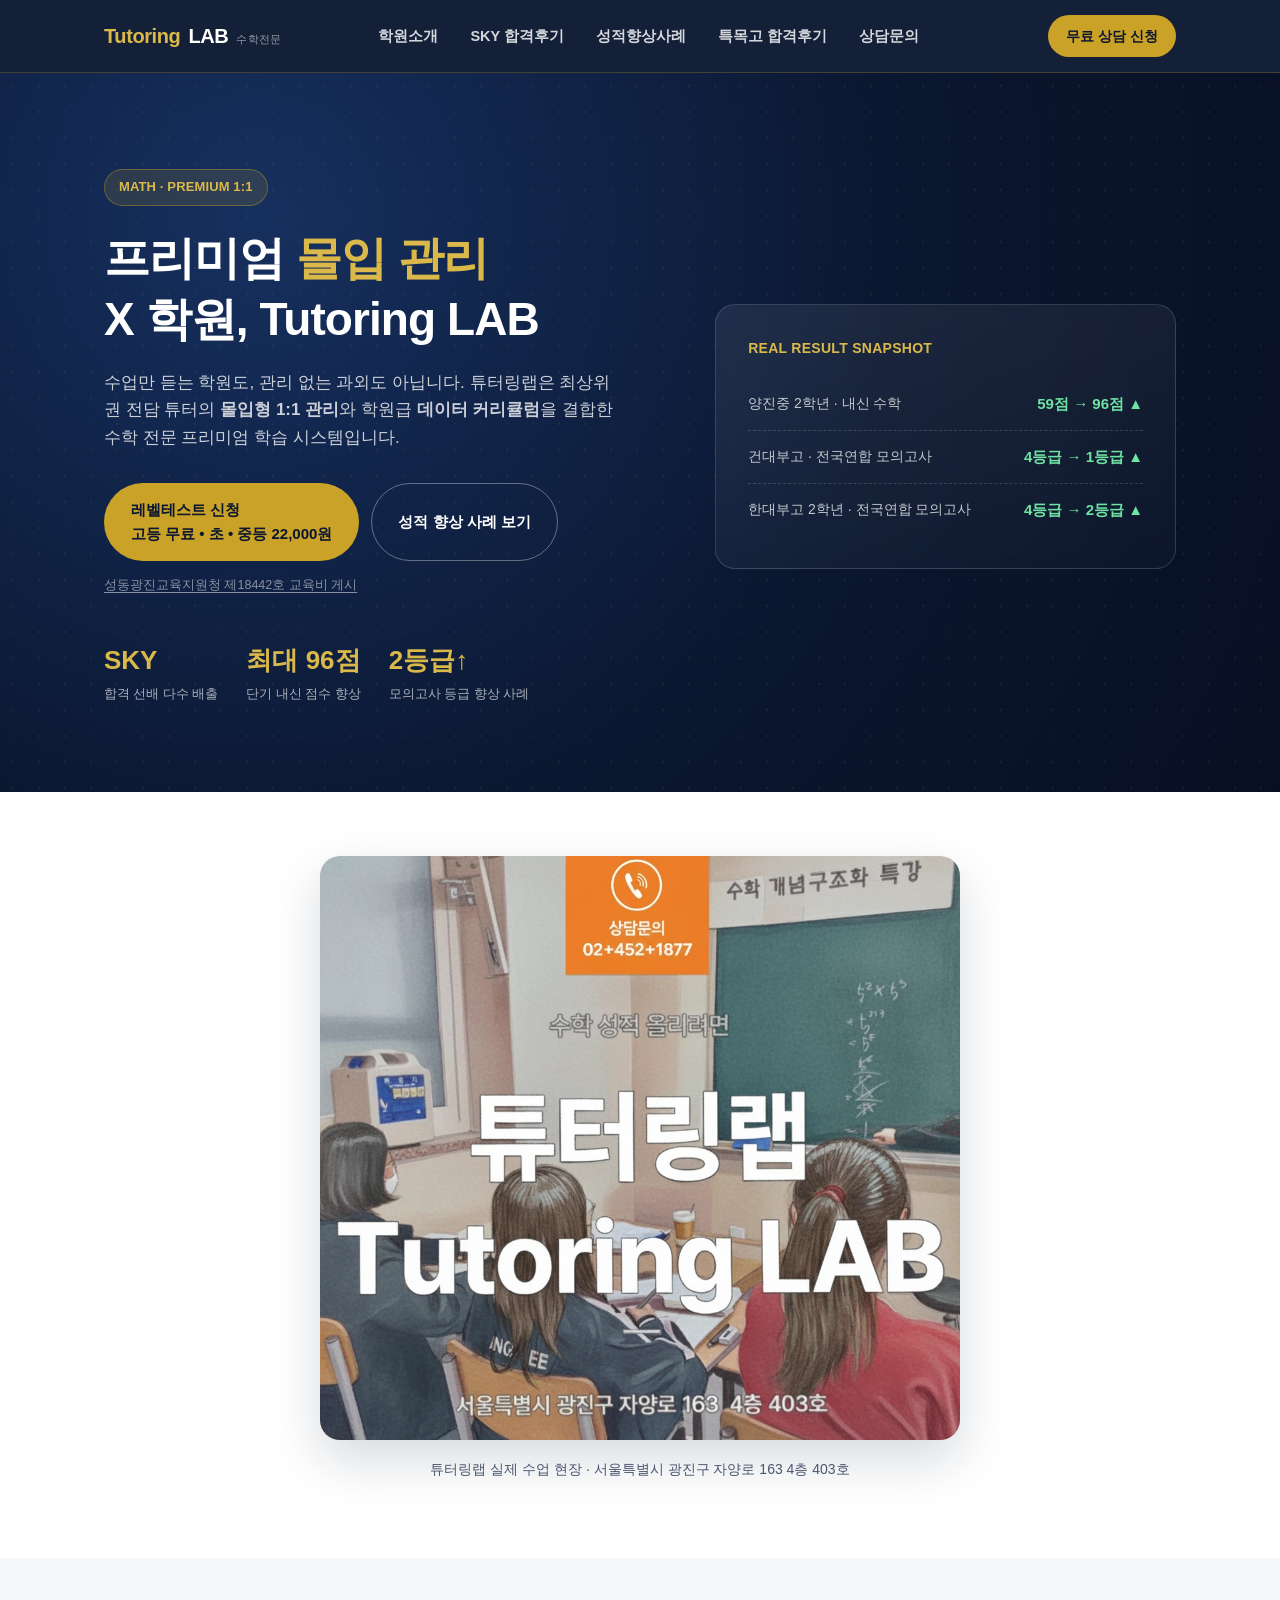
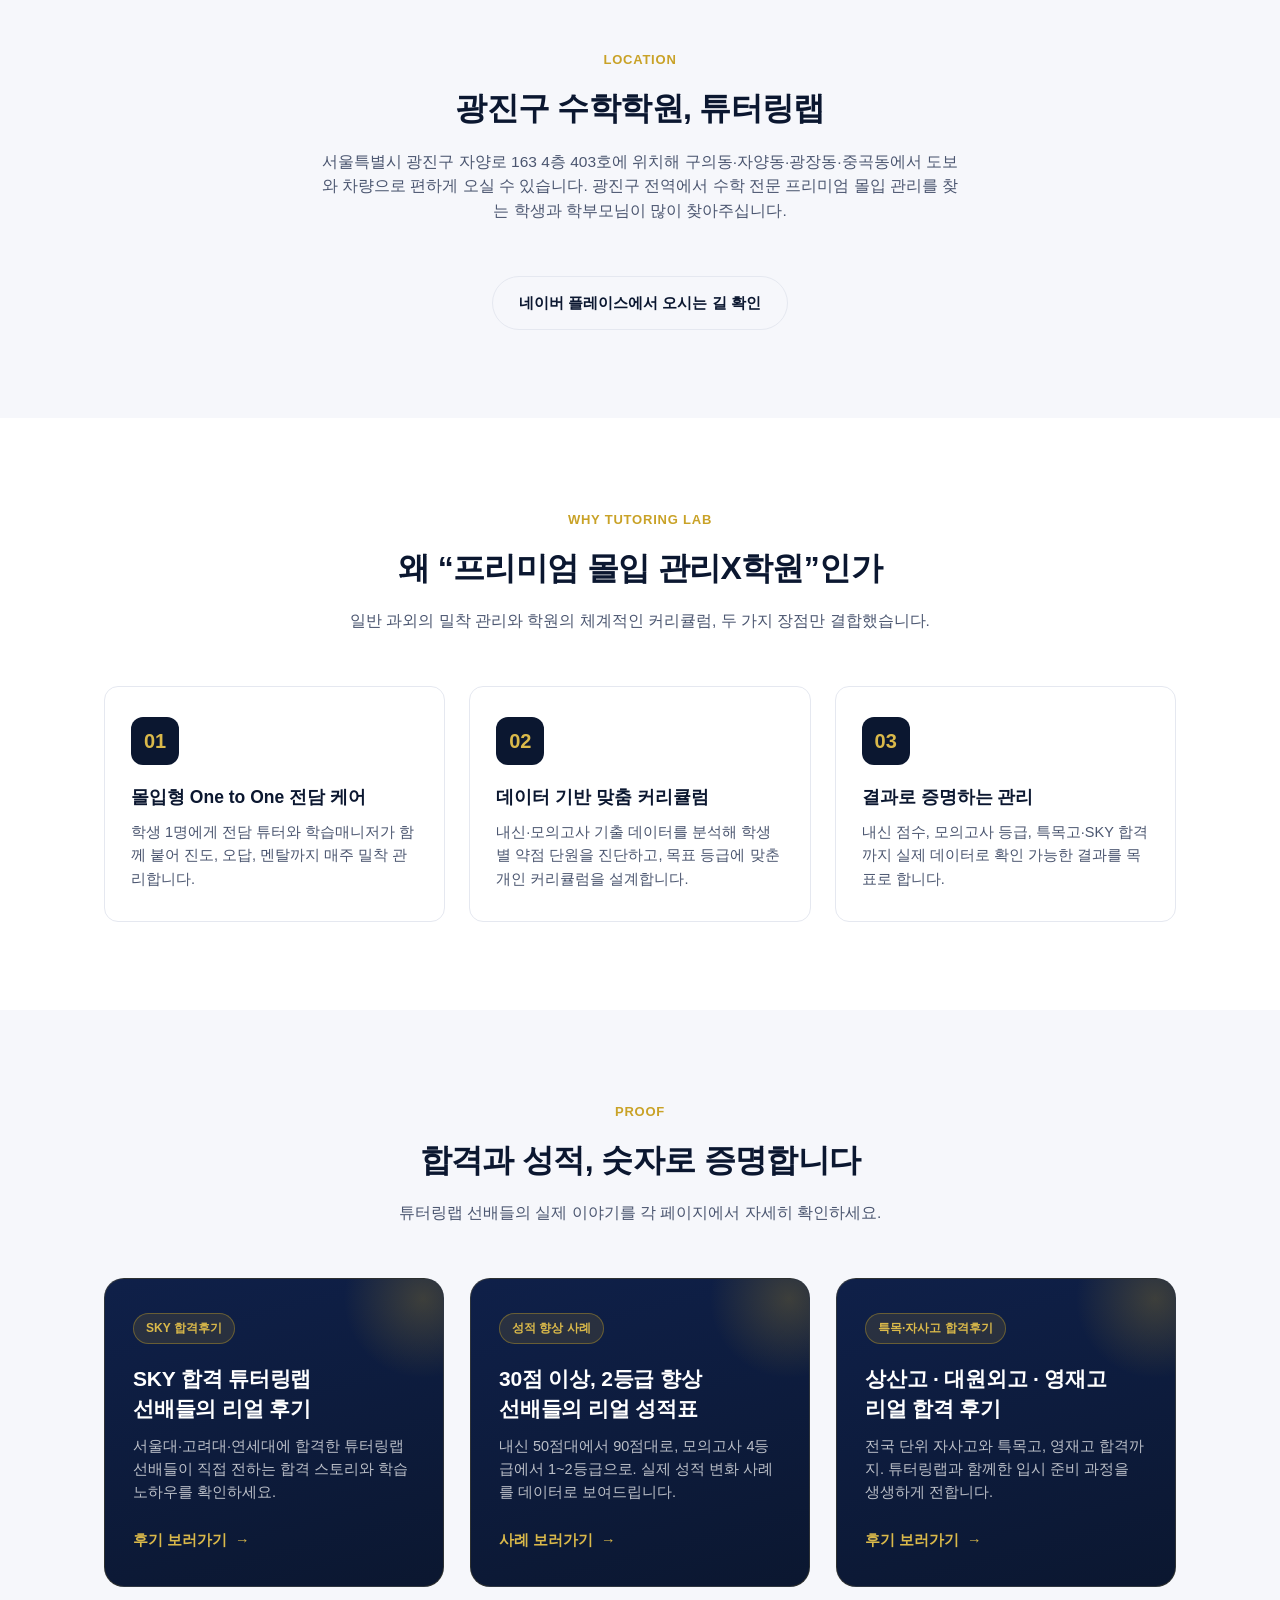
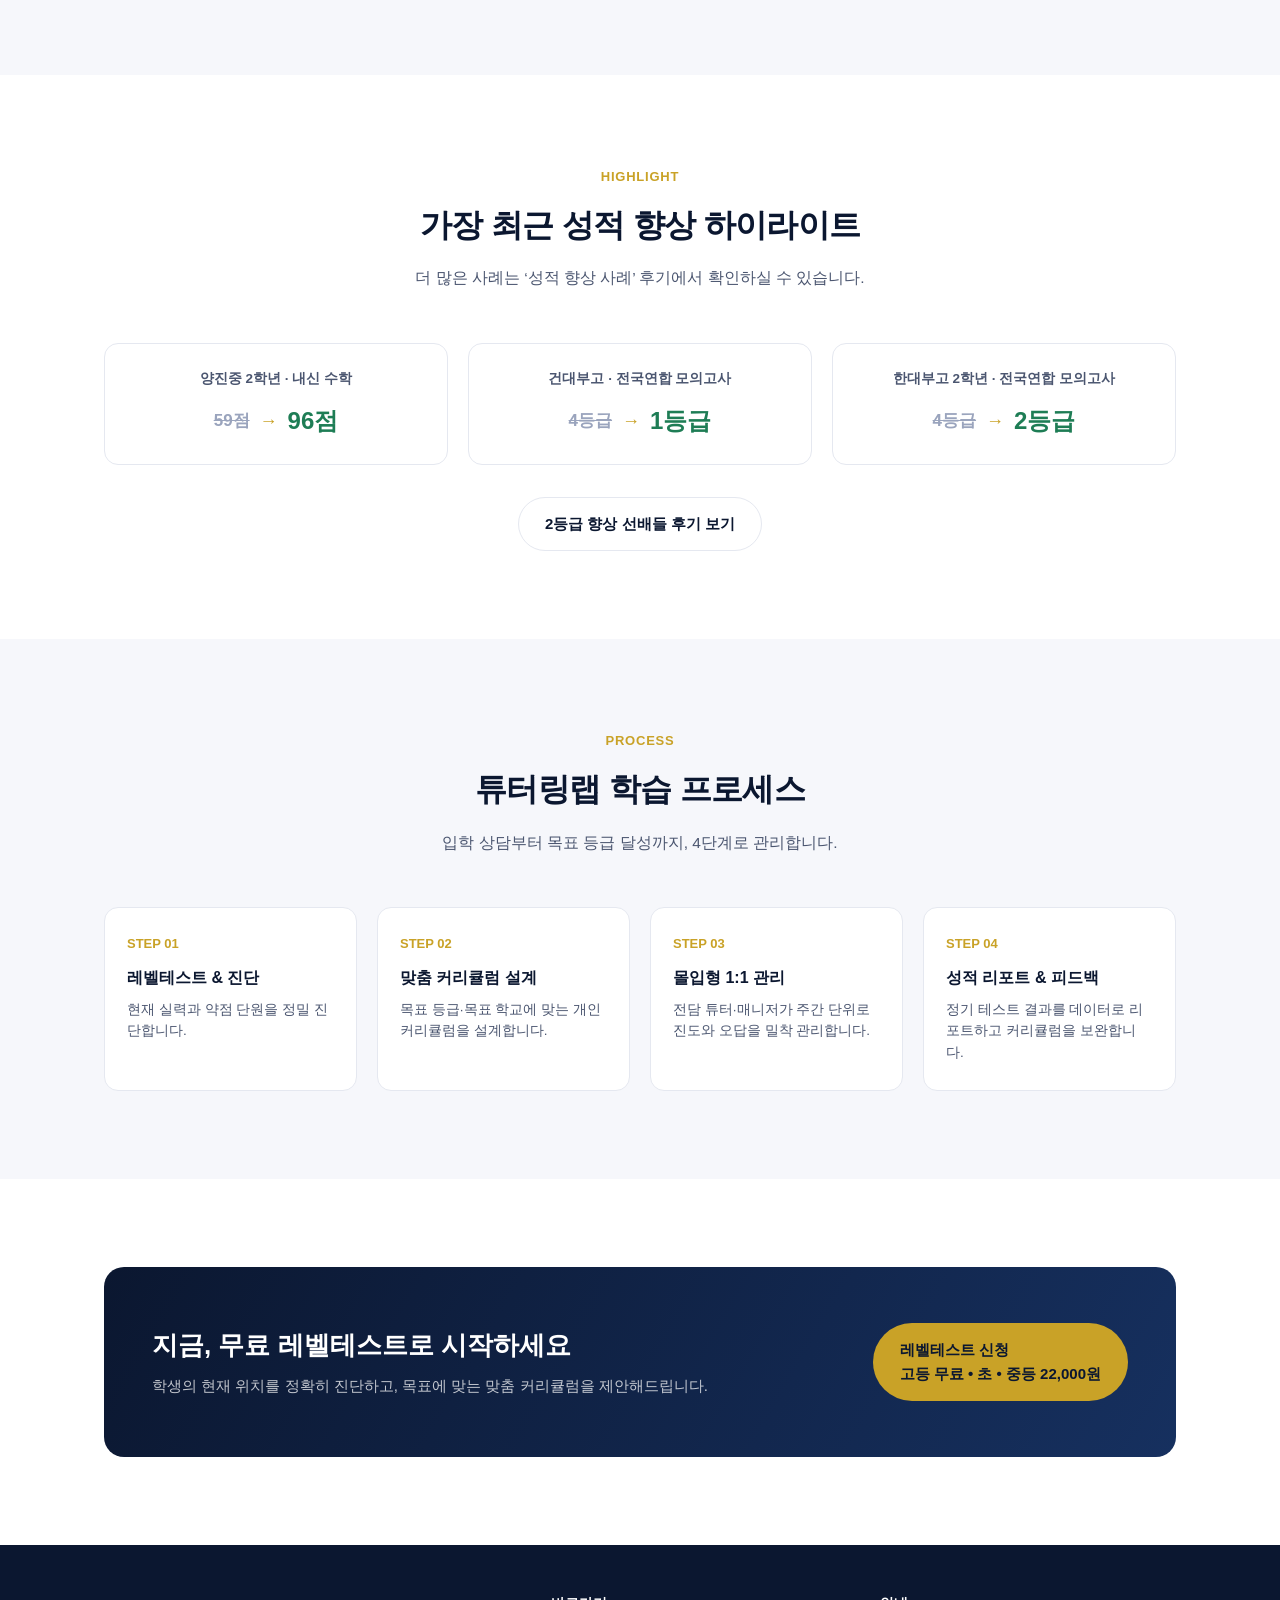
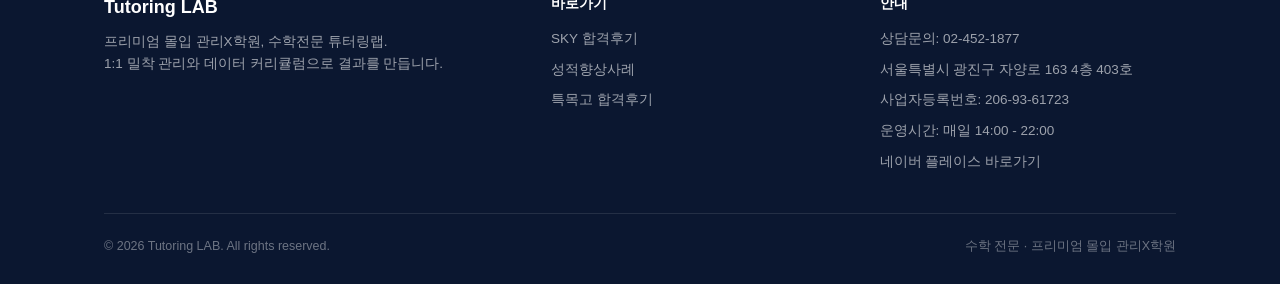
==== index.html @ e4d22ae3 "Add business registration number to footer Co-Authored-By: Claude Sonnet 5 <noreply@anthropic.com> C" ====
<!doctype html>
<html lang="ko">
<head>
<meta charset="UTF-8" />
<meta name="viewport" content="width=device-width, initial-scale=1.0" />
<title>튜터링랩 | 광진구 수학학원 · 구의동 자양동 광장동 중곡동 수학 몰입관리</title>
<meta name="description" content="광진구 자양동 수학 전문 프리미엄 몰입 관리학원 튜터링랩. 구의동·광장동·중곡동 학생 다수, SKY·특목고 합격 사례." />
<meta name="keywords" content="광진구 수학학원, 구의동 수학학원, 광장동 수학학원, 자양동 수학학원, 중곡동 수학학원, 수학전문학원, 튜터링랩" />
<meta name="naver-site-verification" content="ff962d729b522cd388557e573a7c097365133042" />
<link rel="canonical" href="https://tutoringlab.kr/" />
<meta property="og:type" content="website" />
<meta property="og:url" content="https://tutoringlab.kr/" />
<meta property="og:title" content="튜터링랩 | 광진구 수학학원 · 구의동 자양동 광장동 중곡동 수학 몰입관리" />
<meta property="og:description" content="광진구 자양동 수학 전문 프리미엄 몰입 관리학원 튜터링랩. 구의동·광장동·중곡동 학생 다수, SKY·특목고 합격 사례." />
<meta property="og:image" content="https://tutoringlab.kr/assets/tutoring-lab-classroom.jpg" />
<meta property="og:locale" content="ko_KR" />
<meta name="twitter:card" content="summary_large_image" />
<meta name="twitter:title" content="튜터링랩 | 광진구 수학학원 · 구의동 자양동 광장동 중곡동 수학 몰입관리" />
<meta name="twitter:description" content="광진구 자양동 수학 전문 프리미엄 몰입 관리학원 튜터링랩. 구의동·광장동·중곡동 학생 다수, SKY·특목고 합격 사례." />
<meta name="twitter:image" content="https://tutoringlab.kr/assets/tutoring-lab-classroom.jpg" />
<link rel="stylesheet" href="css/style.css" />
<script type="application/ld+json">
{
  "@context": "https://schema.org",
  "@type": "EducationalOrganization",
  "name": "튜터링랩 Tutoring LAB",
  "alternateName": "Tutoring LAB",
  "url": "https://tutoringlab.kr/",
  "image": "https://tutoringlab.kr/assets/tutoring-lab-classroom.jpg",
  "telephone": "+82-2-452-1877",
  "priceRange": "$$",
  "address": {
    "@type": "PostalAddress",
    "streetAddress": "자양로 163 4층 403호",
    "addressLocality": "광진구",
    "addressRegion": "서울특별시",
    "addressCountry": "KR"
  },
  "areaServed": ["광진구", "구의동", "자양동", "광장동", "중곡동"],
  "sameAs": ["https://m.place.naver.com/place/1545808390"]
}
</script>
</head>
<body>

<header class="site-header">
  <div class="container">
    <a href="index.html" class="brand">
      <span class="brand-mark">Tutoring</span>LAB
      <span class="brand-sub">수학전문</span>
    </a>
    <nav class="main-nav">
      <ul>
        <li><a href="index.html#philosophy">학원소개</a></li>
        <li><a href="https://m.blog.naver.com/PostView.naver?blogId=sallysc&logNo=222988472060&navType=by" target="_blank" rel="noopener">SKY 합격후기</a></li>
        <li><a href="https://m.blog.naver.com/sallysc/223062977881" target="_blank" rel="noopener">성적향상사례</a></li>
        <li><a href="https://m.blog.naver.com/sallysc/223741832704" target="_blank" rel="noopener">특목고 합격후기</a></li>
        <li><a href="index.html#contact">상담문의</a></li>
        <li><a href="https://m.place.naver.com/place/1545808390" target="_blank" rel="noopener" class="nav-cta-mobile">무료 상담 신청</a></li>
      </ul>
    </nav>
    <a href="https://m.place.naver.com/place/1545808390" target="_blank" rel="noopener" class="header-cta">무료 상담 신청</a>
    <button class="nav-toggle" aria-label="메뉴 열기" aria-expanded="false">
      <span></span><span></span><span></span>
    </button>
  </div>
</header>

<section class="hero">
  <div class="container">
    <div class="hero-text">
      <span class="eyebrow">MATH · PREMIUM 1:1</span>
      <h1>프리미엄 <span class="highlight">몰입 관리</span><br />X 학원, Tutoring LAB</h1>
      <p class="lead">
        수업만 듣는 학원도, 관리 없는 과외도 아닙니다. 튜터링랩은 최상위권 전담 튜터의
        <strong>몰입형 1:1 관리</strong>와 학원급 <strong>데이터 커리큘럼</strong>을 결합한
        수학 전문 프리미엄 학습 시스템입니다.
      </p>
      <div class="hero-actions">
        <a href="https://m.place.naver.com/place/1545808390" target="_blank" rel="noopener" class="btn btn-primary">레벨테스트 신청<br />고등 무료 • 초 • 중등 22,000원</a>
        <a href="https://m.blog.naver.com/sallysc/223062977881" target="_blank" rel="noopener" class="btn btn-outline">성적 향상 사례 보기</a>
      </div>
      <a href="https://m.blog.naver.com/PostView.naver?blogId=sallysc&logNo=222870520125&navType=by" target="_blank" rel="noopener" class="hero-registration">성동광진교육지원청 제18442호 교육비 게시</a>
      <div class="hero-stats">
        <div>
          <div class="stat-num">SKY</div>
          <div class="stat-label">합격 선배 다수 배출</div>
        </div>
        <div>
          <div class="stat-num">최대 96점</div>
          <div class="stat-label">단기 내신 점수 향상</div>
        </div>
        <div>
          <div class="stat-num">2등급↑</div>
          <div class="stat-label">모의고사 등급 향상 사례</div>
        </div>
      </div>
    </div>

    <div class="hero-card">
      <h3>Real Result Snapshot</h3>
      <div class="metric-row">
        <span class="metric-name">양진중 2학년 · 내신 수학</span>
        <span class="metric-change">59점 → 96점 ▲</span>
      </div>
      <div class="metric-row">
        <span class="metric-name">건대부고 · 전국연합 모의고사</span>
        <span class="metric-change">4등급 → 1등급 ▲</span>
      </div>
      <div class="metric-row">
        <span class="metric-name">한대부고 2학년 · 전국연합 모의고사</span>
        <span class="metric-change">4등급 → 2등급 ▲</span>
      </div>
    </div>
  </div>
</section>

<section class="campus-section">
  <div class="container">
    <div class="campus-frame">
      <img src="assets/tutoring-lab-classroom.jpg" alt="튜터링랩 수학 개념구조화 특강 수업 현장, 서울특별시 광진구 자양로 163 4층 403호" loading="lazy" />
    </div>
    <p class="campus-caption">튜터링랩 실제 수업 현장 · 서울특별시 광진구 자양로 163 4층 403호</p>
  </div>
</section>

<section class="section-alt" id="location">
  <div class="container">
    <div class="section-head">
      <span class="section-tag">Location</span>
      <h2>광진구 수학학원, 튜터링랩</h2>
      <p>
        서울특별시 광진구 자양로 163 4층 403호에 위치해 구의동·자양동·광장동·중곡동에서
        도보와 차량으로 편하게 오실 수 있습니다. 광진구 전역에서 수학 전문
        프리미엄 몰입 관리를 찾는 학생과 학부모님이 많이 찾아주십니다.
      </p>
    </div>
    <div class="case-strip-cta">
      <a href="https://m.place.naver.com/place/1545808390" target="_blank" rel="noopener" class="btn btn-outline-dark">네이버 플레이스에서 오시는 길 확인</a>
    </div>
  </div>
</section>

<section id="philosophy">
  <div class="container">
    <div class="section-head">
      <span class="section-tag">Why Tutoring LAB</span>
      <h2>왜 &ldquo;프리미엄 몰입 관리X학원&rdquo;인가</h2>
      <p>일반 과외의 밀착 관리와 학원의 체계적인 커리큘럼, 두 가지 장점만 결합했습니다.</p>
    </div>
    <div class="philosophy-grid">
      <div class="philosophy-card">
        <div class="icon">01</div>
        <h3>몰입형 One to One 전담 케어</h3>
        <p>학생 1명에게 전담 튜터와 학습매니저가 함께 붙어 진도, 오답, 멘탈까지 매주 밀착 관리합니다.</p>
      </div>
      <div class="philosophy-card">
        <div class="icon">02</div>
        <h3>데이터 기반 맞춤 커리큘럼</h3>
        <p>내신·모의고사 기출 데이터를 분석해 학생별 약점 단원을 진단하고, 목표 등급에 맞춘 개인 커리큘럼을 설계합니다.</p>
      </div>
      <div class="philosophy-card">
        <div class="icon">03</div>
        <h3>결과로 증명하는 관리</h3>
        <p>내신 점수, 모의고사 등급, 특목고·SKY 합격까지 실제 데이터로 확인 가능한 결과를 목표로 합니다.</p>
      </div>
    </div>
  </div>
</section>

<section class="section-alt">
  <div class="container">
    <div class="section-head">
      <span class="section-tag">Proof</span>
      <h2>합격과 성적, 숫자로 증명합니다</h2>
      <p>튜터링랩 선배들의 실제 이야기를 각 페이지에서 자세히 확인하세요.</p>
    </div>
    <div class="proof-grid">
      <a class="proof-card" href="https://m.blog.naver.com/PostView.naver?blogId=sallysc&logNo=222988472060&navType=by" target="_blank" rel="noopener">
        <span class="proof-badge">SKY 합격후기</span>
        <h3>SKY 합격 튜터링랩<br />선배들의 리얼 후기</h3>
        <p>서울대·고려대·연세대에 합격한 튜터링랩 선배들이 직접 전하는 합격 스토리와 학습 노하우를 확인하세요.</p>
        <span class="proof-link">후기 보러가기 <span class="arrow">→</span></span>
      </a>
      <a class="proof-card" href="https://m.blog.naver.com/sallysc/223062977881" target="_blank" rel="noopener">
        <span class="proof-badge">성적 향상 사례</span>
        <h3>30점 이상, 2등급 향상<br />선배들의 리얼 성적표</h3>
        <p>내신 50점대에서 90점대로, 모의고사 4등급에서 1~2등급으로. 실제 성적 변화 사례를 데이터로 보여드립니다.</p>
        <span class="proof-link">사례 보러가기 <span class="arrow">→</span></span>
      </a>
      <a class="proof-card" href="https://m.blog.naver.com/sallysc/223741832704" target="_blank" rel="noopener">
        <span class="proof-badge">특목·자사고 합격후기</span>
        <h3>상산고 · 대원외고 · 영재고<br />리얼 합격 후기</h3>
        <p>전국 단위 자사고와 특목고, 영재고 합격까지. 튜터링랩과 함께한 입시 준비 과정을 생생하게 전합니다.</p>
        <span class="proof-link">후기 보러가기 <span class="arrow">→</span></span>
      </a>
    </div>
  </div>
</section>

<section>
  <div class="container">
    <div class="section-head">
      <span class="section-tag">Highlight</span>
      <h2>가장 최근 성적 향상 하이라이트</h2>
      <p>더 많은 사례는 &lsquo;성적 향상 사례&rsquo; 후기에서 확인하실 수 있습니다.</p>
    </div>
    <div class="case-strip">
      <div class="case-mini">
        <div class="case-name">양진중 2학년 · 내신 수학</div>
        <div class="case-move">
          <span class="before">59점</span>
          <span class="arrow-ico">→</span>
          <span class="after">96점</span>
        </div>
      </div>
      <div class="case-mini">
        <div class="case-name">건대부고 · 전국연합 모의고사</div>
        <div class="case-move">
          <span class="before">4등급</span>
          <span class="arrow-ico">→</span>
          <span class="after">1등급</span>
        </div>
      </div>
      <div class="case-mini">
        <div class="case-name">한대부고 2학년 · 전국연합 모의고사</div>
        <div class="case-move">
          <span class="before">4등급</span>
          <span class="arrow-ico">→</span>
          <span class="after">2등급</span>
        </div>
      </div>
    </div>
    <div class="case-strip-cta">
      <a href="https://m.blog.naver.com/sallysc/223062977881" target="_blank" rel="noopener" class="btn btn-outline-dark">2등급 향상 선배들 후기 보기</a>
    </div>
  </div>
</section>

<section class="section-alt">
  <div class="container">
    <div class="section-head">
      <span class="section-tag">Process</span>
      <h2>튜터링랩 학습 프로세스</h2>
      <p>입학 상담부터 목표 등급 달성까지, 4단계로 관리합니다.</p>
    </div>
    <div class="process-list">
      <div class="process-step">
        <div class="step-num">STEP 01</div>
        <h4>레벨테스트 &amp; 진단</h4>
        <p>현재 실력과 약점 단원을 정밀 진단합니다.</p>
      </div>
      <div class="process-step">
        <div class="step-num">STEP 02</div>
        <h4>맞춤 커리큘럼 설계</h4>
        <p>목표 등급·목표 학교에 맞는 개인 커리큘럼을 설계합니다.</p>
      </div>
      <div class="process-step">
        <div class="step-num">STEP 03</div>
        <h4>몰입형 1:1 관리</h4>
        <p>전담 튜터·매니저가 주간 단위로 진도와 오답을 밀착 관리합니다.</p>
      </div>
      <div class="process-step">
        <div class="step-num">STEP 04</div>
        <h4>성적 리포트 &amp; 피드백</h4>
        <p>정기 테스트 결과를 데이터로 리포트하고 커리큘럼을 보완합니다.</p>
      </div>
    </div>
  </div>
</section>

<section id="contact">
  <div class="container">
    <div class="cta-band">
      <div>
        <h2>지금, 무료 레벨테스트로 시작하세요</h2>
        <p>학생의 현재 위치를 정확히 진단하고, 목표에 맞는 맞춤 커리큘럼을 제안해드립니다.</p>
      </div>
      <a href="https://m.place.naver.com/place/1545808390" target="_blank" rel="noopener" class="btn btn-primary">레벨테스트 신청<br />고등 무료 • 초 • 중등 22,000원</a>
    </div>
  </div>
</section>

<footer class="site-footer">
  <div class="container">
    <div class="footer-grid">
      <div>
        <div class="footer-brand">Tutoring LAB</div>
        <p>프리미엄 몰입 관리X학원, 수학전문 튜터링랩.<br />1:1 밀착 관리와 데이터 커리큘럼으로 결과를 만듭니다.</p>
      </div>
      <div class="footer-col">
        <h5>바로가기</h5>
        <ul>
          <li><a href="https://m.blog.naver.com/PostView.naver?blogId=sallysc&logNo=222988472060&navType=by" target="_blank" rel="noopener">SKY 합격후기</a></li>
          <li><a href="https://m.blog.naver.com/sallysc/223062977881" target="_blank" rel="noopener">성적향상사례</a></li>
          <li><a href="https://m.blog.naver.com/sallysc/223741832704" target="_blank" rel="noopener">특목고 합격후기</a></li>
        </ul>
      </div>
      <div class="footer-col">
        <h5>안내</h5>
        <ul>
          <li><a href="tel:02-452-1877">상담문의: 02-452-1877</a></li>
          <li>서울특별시 광진구 자양로 163 4층 403호</li>
          <li>사업자등록번호: 206-93-61723</li>
          <li>운영시간: 매일 14:00 - 22:00</li>
          <li><a href="https://m.place.naver.com/place/1545808390" target="_blank" rel="noopener">네이버 플레이스 바로가기</a></li>
        </ul>
      </div>
    </div>
    <div class="footer-bottom">
      <span>&copy; 2026 Tutoring LAB. All rights reserved.</span>
      <span>수학 전문 · 프리미엄 몰입 관리X학원</span>
    </div>
  </div>
</footer>

<script src="js/main.js"></script>
</body>
</html>
---- css/style.css ----
/* ==========================================================================
   Tutoring Lab — 공통 스타일
   ========================================================================== */

:root {
  --navy-900: #0b1730;
  --navy-800: #0f2049;
  --navy-700: #16305f;
  --navy-600: #1e3d75;
  --gold-500: #c9a227;
  --gold-400: #dab94a;
  --gold-100: #f7edcf;
  --ink: #14213d;
  --ink-soft: #4b5670;
  --paper: #ffffff;
  --paper-soft: #f6f7fb;
  --line: #e5e8f0;
  --success: #1e7d55;
  --radius-lg: 20px;
  --radius-md: 14px;
  --radius-sm: 8px;
  --shadow-soft: 0 10px 30px rgba(11, 23, 48, 0.08);
  --shadow-strong: 0 20px 50px rgba(11, 23, 48, 0.16);
  --max-width: 1120px;
}

* {
  box-sizing: border-box;
}

html {
  scroll-behavior: smooth;
}

body {
  margin: 0;
  font-family: "Pretendard", "Apple SD Gothic Neo", "Malgun Gothic", -apple-system,
    BlinkMacSystemFont, "Segoe UI", sans-serif;
  color: var(--ink);
  background: var(--paper);
  line-height: 1.6;
  -webkit-font-smoothing: antialiased;
}

img {
  max-width: 100%;
  display: block;
}

a {
  color: inherit;
  text-decoration: none;
}

ul {
  margin: 0;
  padding: 0;
  list-style: none;
}

.container {
  width: 100%;
  max-width: var(--max-width);
  margin: 0 auto;
  padding: 0 24px;
}

/* ---------- Header ---------- */

.site-header {
  position: sticky;
  top: 0;
  z-index: 100;
  background: rgba(11, 23, 48, 0.96);
  backdrop-filter: blur(8px);
  border-bottom: 1px solid rgba(201, 162, 39, 0.25);
}

.site-header .container {
  display: flex;
  align-items: center;
  justify-content: space-between;
  height: 72px;
}

.brand {
  display: flex;
  align-items: baseline;
  gap: 8px;
  color: var(--paper);
  font-weight: 800;
  font-size: 20px;
  letter-spacing: -0.02em;
}

.brand .brand-mark {
  color: var(--gold-400);
}

.brand .brand-sub {
  font-size: 11px;
  font-weight: 500;
  color: rgba(255, 255, 255, 0.55);
  letter-spacing: 0.02em;
}

.main-nav ul {
  display: flex;
  gap: 32px;
}

.main-nav a {
  color: rgba(255, 255, 255, 0.82);
  font-size: 14.5px;
  font-weight: 600;
  transition: color 0.2s ease;
}

.main-nav a:hover,
.main-nav a.active {
  color: var(--gold-400);
}

.header-cta {
  display: inline-flex;
  align-items: center;
  gap: 6px;
  background: var(--gold-500);
  color: var(--navy-900);
  font-weight: 700;
  font-size: 14px;
  padding: 10px 18px;
  border-radius: 999px;
  transition: transform 0.15s ease, background 0.2s ease;
}

.header-cta:hover {
  background: var(--gold-400);
  transform: translateY(-1px);
}

.nav-toggle {
  display: none;
  flex-direction: column;
  justify-content: center;
  gap: 5px;
  width: 40px;
  height: 40px;
  background: none;
  border: none;
  cursor: pointer;
  padding: 8px;
}

.nav-toggle span {
  display: block;
  width: 100%;
  height: 2px;
  background: var(--paper);
  transition: transform 0.2s ease, opacity 0.2s ease;
}

.nav-toggle.open span:nth-child(1) {
  transform: translateY(7px) rotate(45deg);
}

.nav-toggle.open span:nth-child(2) {
  opacity: 0;
}

.nav-toggle.open span:nth-child(3) {
  transform: translateY(-7px) rotate(-45deg);
}

.nav-cta-mobile {
  display: none;
}

/* ---------- Hero ---------- */

.hero {
  position: relative;
  background: radial-gradient(circle at 20% 20%, #16305f 0%, #0b1730 55%, #070f22 100%);
  color: var(--paper);
  overflow: hidden;
  padding: 96px 0 88px;
}

.hero::before {
  content: "";
  position: absolute;
  inset: 0;
  background-image: radial-gradient(rgba(201, 162, 39, 0.18) 1px, transparent 1px);
  background-size: 26px 26px;
  opacity: 0.5;
  pointer-events: none;
}

.hero .container {
  position: relative;
  display: grid;
  grid-template-columns: 1.1fr 0.9fr;
  gap: 48px;
  align-items: center;
}

.eyebrow {
  display: inline-flex;
  align-items: center;
  gap: 8px;
  background: rgba(201, 162, 39, 0.14);
  border: 1px solid rgba(201, 162, 39, 0.4);
  color: var(--gold-400);
  font-size: 13px;
  font-weight: 700;
  padding: 7px 14px;
  border-radius: 999px;
  margin-bottom: 22px;
  letter-spacing: 0.01em;
}

.hero h1 {
  font-size: clamp(30px, 4.2vw, 46px);
  line-height: 1.32;
  font-weight: 800;
  letter-spacing: -0.02em;
  margin: 0 0 20px;
}

.hero h1 .highlight {
  color: var(--gold-400);
}

.hero p.lead {
  font-size: 17px;
  color: rgba(255, 255, 255, 0.78);
  max-width: 520px;
  margin: 0 0 32px;
}

.hero-actions {
  display: flex;
  gap: 12px;
  flex-wrap: wrap;
}

.hero-registration {
  display: inline-block;
  margin-top: 14px;
  font-size: 12.5px;
  color: rgba(255, 255, 255, 0.5);
  text-decoration: underline;
  text-underline-offset: 3px;
  transition: color 0.2s ease;
}

.hero-registration:hover {
  color: var(--gold-400);
}

.btn {
  display: inline-flex;
  align-items: center;
  justify-content: center;
  gap: 8px;
  font-weight: 700;
  font-size: 15px;
  padding: 14px 26px;
  border-radius: 999px;
  border: 1px solid transparent;
  cursor: pointer;
  transition: transform 0.15s ease, box-shadow 0.2s ease, background 0.2s ease;
}

.btn-primary {
  background: var(--gold-500);
  color: var(--navy-900);
}

.btn-primary:hover {
  background: var(--gold-400);
  transform: translateY(-2px);
  box-shadow: 0 12px 24px rgba(201, 162, 39, 0.28);
}

.btn-outline {
  border-color: rgba(255, 255, 255, 0.35);
  color: var(--paper);
}

.btn-outline:hover {
  border-color: var(--gold-400);
  color: var(--gold-400);
}

.btn-outline-dark {
  border-color: var(--line);
  color: var(--navy-900);
}

.btn-outline-dark:hover {
  border-color: var(--gold-500);
  color: var(--gold-500);
}

.case-strip-cta {
  text-align: center;
  margin-top: 32px;
}

/* ---------- Campus photo ---------- */

.campus-section {
  padding: 64px 0;
}

.campus-frame {
  max-width: 640px;
  margin: 0 auto;
  border-radius: var(--radius-lg);
  overflow: hidden;
  box-shadow: var(--shadow-strong);
}

.campus-frame img {
  width: 100%;
  display: block;
}

.campus-caption {
  text-align: center;
  margin-top: 18px;
  color: var(--ink-soft);
  font-size: 14px;
}

.hero-stats {
  display: flex;
  gap: 28px;
  margin-top: 44px;
  flex-wrap: wrap;
}

.hero-stats .stat-num {
  font-size: 26px;
  font-weight: 800;
  color: var(--gold-400);
}

.hero-stats .stat-label {
  font-size: 12.5px;
  color: rgba(255, 255, 255, 0.65);
  margin-top: 2px;
}

.hero-card {
  background: linear-gradient(160deg, rgba(255, 255, 255, 0.08), rgba(255, 255, 255, 0.02));
  border: 1px solid rgba(255, 255, 255, 0.14);
  border-radius: var(--radius-lg);
  padding: 32px;
  backdrop-filter: blur(6px);
}

.hero-card h3 {
  color: var(--gold-400);
  font-size: 14px;
  margin: 0 0 18px;
  letter-spacing: 0.02em;
  text-transform: uppercase;
}

.hero-card .metric-row {
  display: flex;
  align-items: center;
  justify-content: space-between;
  padding: 14px 0;
  border-bottom: 1px dashed rgba(255, 255, 255, 0.16);
}

.hero-card .metric-row:last-child {
  border-bottom: none;
}

.hero-card .metric-name {
  font-size: 14px;
  color: rgba(255, 255, 255, 0.75);
}

.hero-card .metric-change {
  font-weight: 800;
  font-size: 15px;
  color: #6fe3a3;
  display: flex;
  align-items: center;
  gap: 6px;
}

/* ---------- Section shared ---------- */

section {
  padding: 88px 0;
}

.section-head {
  text-align: center;
  max-width: 640px;
  margin: 0 auto 52px;
}

.section-tag {
  display: inline-block;
  color: var(--gold-500);
  font-weight: 800;
  font-size: 13px;
  letter-spacing: 0.06em;
  text-transform: uppercase;
  margin-bottom: 12px;
}

.section-head h2 {
  font-size: clamp(24px, 3vw, 32px);
  font-weight: 800;
  letter-spacing: -0.02em;
  margin: 0 0 14px;
  color: var(--navy-900);
}

.section-head p {
  color: var(--ink-soft);
  font-size: 15.5px;
}

.section-alt {
  background: var(--paper-soft);
}

/* ---------- Philosophy / Premium block ---------- */

.philosophy-grid {
  display: grid;
  grid-template-columns: repeat(3, 1fr);
  gap: 24px;
}

.philosophy-card {
  background: var(--paper);
  border: 1px solid var(--line);
  border-radius: var(--radius-md);
  padding: 30px 26px;
  transition: transform 0.2s ease, box-shadow 0.2s ease;
}

.philosophy-card:hover {
  transform: translateY(-4px);
  box-shadow: var(--shadow-soft);
}

.philosophy-card .icon {
  width: 48px;
  height: 48px;
  border-radius: 12px;
  background: var(--navy-900);
  color: var(--gold-400);
  display: flex;
  align-items: center;
  justify-content: center;
  font-size: 20px;
  font-weight: 800;
  margin-bottom: 18px;
}

.philosophy-card h3 {
  font-size: 17.5px;
  font-weight: 800;
  margin: 0 0 10px;
  color: var(--navy-900);
}

.philosophy-card p {
  color: var(--ink-soft);
  font-size: 14.5px;
  margin: 0;
}

/* ---------- Proof / Link cards (3 review entry points) ---------- */

.proof-grid {
  display: grid;
  grid-template-columns: repeat(3, 1fr);
  gap: 26px;
}

.proof-card {
  position: relative;
  display: flex;
  flex-direction: column;
  background: linear-gradient(165deg, var(--navy-800), var(--navy-900));
  color: var(--paper);
  border-radius: var(--radius-lg);
  padding: 34px 28px;
  min-height: 300px;
  overflow: hidden;
  transition: transform 0.22s ease, box-shadow 0.22s ease;
  border: 1px solid rgba(201, 162, 39, 0.18);
}

.proof-card::after {
  content: "";
  position: absolute;
  top: -60px;
  right: -60px;
  width: 160px;
  height: 160px;
  background: radial-gradient(circle, rgba(201, 162, 39, 0.25), transparent 70%);
}

.proof-card:hover {
  transform: translateY(-6px);
  box-shadow: var(--shadow-strong);
  border-color: var(--gold-400);
}

.proof-card .proof-badge {
  align-self: flex-start;
  font-size: 12px;
  font-weight: 800;
  color: var(--gold-400);
  background: rgba(201, 162, 39, 0.14);
  border: 1px solid rgba(201, 162, 39, 0.4);
  padding: 5px 12px;
  border-radius: 999px;
  margin-bottom: 20px;
}

.proof-card h3 {
  font-size: 21px;
  font-weight: 800;
  line-height: 1.4;
  margin: 0 0 12px;
  letter-spacing: -0.01em;
}

.proof-card p {
  color: rgba(255, 255, 255, 0.72);
  font-size: 14.5px;
  margin: 0 0 24px;
  flex-grow: 1;
}

.proof-card .proof-link {
  display: inline-flex;
  align-items: center;
  gap: 8px;
  font-weight: 700;
  font-size: 14.5px;
  color: var(--gold-400);
}

.proof-card .proof-link .arrow {
  transition: transform 0.2s ease;
}

.proof-card:hover .proof-link .arrow {
  transform: translateX(4px);
}

/* ---------- Highlight score cases (home teaser) ---------- */

.case-strip {
  display: grid;
  grid-template-columns: repeat(3, 1fr);
  gap: 20px;
  margin-top: 20px;
}

.case-mini {
  background: var(--paper);
  border: 1px solid var(--line);
  border-radius: var(--radius-md);
  padding: 24px;
  text-align: center;
}

.case-mini .case-name {
  font-size: 13.5px;
  color: var(--ink-soft);
  font-weight: 600;
  margin-bottom: 12px;
}

.case-mini .case-move {
  display: flex;
  align-items: center;
  justify-content: center;
  gap: 10px;
  font-weight: 800;
}

.case-mini .before {
  font-size: 17px;
  color: #9aa4bd;
  text-decoration: line-through;
}

.case-mini .after {
  font-size: 24px;
  color: var(--success);
}

.case-mini .arrow-ico {
  color: var(--gold-500);
  font-size: 18px;
}

/* ---------- Process ---------- */

.process-list {
  display: grid;
  grid-template-columns: repeat(4, 1fr);
  gap: 20px;
}

.process-step {
  background: var(--paper);
  border: 1px solid var(--line);
  border-radius: var(--radius-md);
  padding: 26px 22px;
  position: relative;
}

.process-step .step-num {
  font-size: 13px;
  font-weight: 800;
  color: var(--gold-500);
  margin-bottom: 10px;
}

.process-step h4 {
  font-size: 16px;
  font-weight: 800;
  margin: 0 0 8px;
  color: var(--navy-900);
}

.process-step p {
  font-size: 13.5px;
  color: var(--ink-soft);
  margin: 0;
}

/* ---------- CTA band ---------- */

.cta-band {
  background: linear-gradient(120deg, var(--navy-900), var(--navy-700));
  color: var(--paper);
  border-radius: var(--radius-lg);
  padding: 56px 48px;
  display: flex;
  align-items: center;
  justify-content: space-between;
  gap: 32px;
  flex-wrap: wrap;
}

.cta-band h2 {
  font-size: 26px;
  font-weight: 800;
  margin: 0 0 8px;
}

.cta-band p {
  color: rgba(255, 255, 255, 0.75);
  margin: 0;
  font-size: 15px;
}

/* ---------- Footer ---------- */

.site-footer {
  background: var(--navy-900);
  color: rgba(255, 255, 255, 0.65);
  padding: 48px 0 28px;
}

.footer-grid {
  display: grid;
  grid-template-columns: 1.4fr 1fr 1fr;
  gap: 32px;
  padding-bottom: 32px;
  border-bottom: 1px solid rgba(255, 255, 255, 0.1);
}

.footer-brand {
  color: var(--paper);
  font-weight: 800;
  font-size: 18px;
  margin-bottom: 10px;
}

.footer-grid p {
  font-size: 13.5px;
  margin: 0;
  color: rgba(255, 255, 255, 0.6);
}

.footer-col h5 {
  color: var(--paper);
  font-size: 13.5px;
  margin: 0 0 14px;
}

.footer-col ul li {
  font-size: 13.5px;
  margin-bottom: 9px;
  color: rgba(255, 255, 255, 0.6);
}

.footer-bottom {
  padding-top: 22px;
  font-size: 12.5px;
  color: rgba(255, 255, 255, 0.4);
  display: flex;
  justify-content: space-between;
  flex-wrap: wrap;
  gap: 8px;
}

/* ---------- Sub-page: breadcrumb / page hero ---------- */

.page-hero {
  background: linear-gradient(150deg, var(--navy-800), var(--navy-900));
  color: var(--paper);
  padding: 64px 0 56px;
}

.breadcrumb {
  font-size: 13px;
  color: rgba(255, 255, 255, 0.55);
  margin-bottom: 18px;
}

.breadcrumb a {
  color: rgba(255, 255, 255, 0.75);
  font-weight: 600;
}

.breadcrumb a:hover {
  color: var(--gold-400);
}

.page-hero h1 {
  font-size: clamp(26px, 3.6vw, 36px);
  font-weight: 800;
  margin: 0 0 14px;
  letter-spacing: -0.02em;
}

.page-hero p {
  color: rgba(255, 255, 255, 0.75);
  font-size: 15.5px;
  max-width: 600px;
  margin: 0;
}

/* ---------- Review cards (subpages) ---------- */

.review-grid {
  display: grid;
  grid-template-columns: repeat(2, 1fr);
  gap: 24px;
}

.review-card {
  background: var(--paper);
  border: 1px solid var(--line);
  border-radius: var(--radius-md);
  padding: 28px;
  box-shadow: var(--shadow-soft);
}

.review-card .review-top {
  display: flex;
  align-items: center;
  gap: 14px;
  margin-bottom: 16px;
}

.review-avatar {
  width: 46px;
  height: 46px;
  border-radius: 50%;
  background: var(--navy-900);
  color: var(--gold-400);
  display: flex;
  align-items: center;
  justify-content: center;
  font-weight: 800;
  font-size: 15px;
  flex-shrink: 0;
}

.review-who .name {
  font-weight: 800;
  font-size: 15px;
  color: var(--navy-900);
}

.review-who .tag {
  font-size: 12.5px;
  color: var(--ink-soft);
}

.review-stars {
  color: var(--gold-500);
  font-size: 13px;
  margin-bottom: 10px;
}

.review-card p.quote {
  font-size: 14.5px;
  color: var(--ink-soft);
  margin: 0;
}

.result-pill {
  display: inline-flex;
  align-items: center;
  gap: 6px;
  margin-top: 16px;
  background: var(--gold-100);
  color: #7a5c0c;
  font-weight: 800;
  font-size: 13px;
  padding: 6px 12px;
  border-radius: 999px;
}

/* ---------- Score case cards (grade-up page) ---------- */

.score-cases {
  display: grid;
  grid-template-columns: repeat(3, 1fr);
  gap: 26px;
}

.score-card {
  background: var(--paper);
  border: 1px solid var(--line);
  border-radius: var(--radius-lg);
  padding: 30px 26px;
  box-shadow: var(--shadow-soft);
  text-align: center;
}

.score-card .score-tag {
  display: inline-block;
  font-size: 12.5px;
  font-weight: 800;
  color: var(--gold-500);
  background: var(--gold-100);
  padding: 5px 12px;
  border-radius: 999px;
  margin-bottom: 18px;
}

.score-card .score-student {
  font-size: 16px;
  font-weight: 800;
  color: var(--navy-900);
  margin-bottom: 4px;
}

.score-card .score-subject {
  font-size: 13px;
  color: var(--ink-soft);
  margin-bottom: 24px;
}

.score-compare {
  display: flex;
  align-items: center;
  justify-content: center;
  gap: 18px;
  margin-bottom: 22px;
}

.score-box {
  flex: 1;
  border-radius: var(--radius-sm);
  padding: 16px 8px;
}

.score-box.before {
  background: #f2f3f7;
}

.score-box.after {
  background: #e8f6ee;
}

.score-box .score-label {
  font-size: 11.5px;
  font-weight: 700;
  color: var(--ink-soft);
  margin-bottom: 6px;
}

.score-box.before .score-value {
  font-size: 24px;
  font-weight: 800;
  color: #7c8296;
}

.score-box.after .score-value {
  font-size: 28px;
  font-weight: 800;
  color: var(--success);
}

.score-arrow {
  color: var(--gold-500);
  font-size: 20px;
  font-weight: 800;
}

.score-card .score-note {
  font-size: 13.5px;
  color: var(--ink-soft);
  border-top: 1px dashed var(--line);
  padding-top: 16px;
}

/* ---------- Admission logos (admission-review page) ---------- */

.school-strip {
  display: grid;
  grid-template-columns: repeat(3, 1fr);
  gap: 20px;
  margin-bottom: 52px;
}

.school-chip {
  background: var(--navy-900);
  color: var(--paper);
  border-radius: var(--radius-md);
  padding: 22px;
  text-align: center;
}

.school-chip .school-name {
  font-weight: 800;
  font-size: 17px;
  color: var(--gold-400);
  margin-bottom: 4px;
}

.school-chip .school-type {
  font-size: 12.5px;
  color: rgba(255, 255, 255, 0.6);
}

/* ---------- Responsive ---------- */

@media (max-width: 960px) {
  .hero .container {
    grid-template-columns: 1fr;
  }

  .philosophy-grid,
  .proof-grid,
  .case-strip,
  .review-grid,
  .score-cases,
  .school-strip {
    grid-template-columns: repeat(2, 1fr);
  }

  .process-list {
    grid-template-columns: repeat(2, 1fr);
  }

  .footer-grid {
    grid-template-columns: 1fr;
  }
}

@media (max-width: 680px) {
  .nav-toggle {
    display: flex;
  }

  .main-nav {
    display: none;
    position: absolute;
    top: 72px;
    left: 0;
    right: 0;
    background: var(--navy-900);
    border-bottom: 1px solid rgba(201, 162, 39, 0.25);
    box-shadow: var(--shadow-strong);
  }

  .main-nav.open {
    display: block;
  }

  .main-nav ul {
    flex-direction: column;
    gap: 0;
    padding: 8px 24px 18px;
  }

  .main-nav a {
    display: block;
    padding: 13px 2px;
    border-bottom: 1px solid rgba(255, 255, 255, 0.08);
  }

  .nav-cta-mobile {
    display: block;
    margin-top: 14px;
    text-align: center;
    background: var(--gold-500);
    color: var(--navy-900);
    font-weight: 700;
    padding: 12px;
    border-radius: 999px;
  }

  .philosophy-grid,
  .proof-grid,
  .case-strip,
  .review-grid,
  .score-cases,
  .school-strip,
  .process-list {
    grid-template-columns: 1fr;
  }

  section {
    padding: 60px 0;
  }

  .cta-band {
    padding: 40px 26px;
  }

  .header-cta {
    display: none;
  }
}
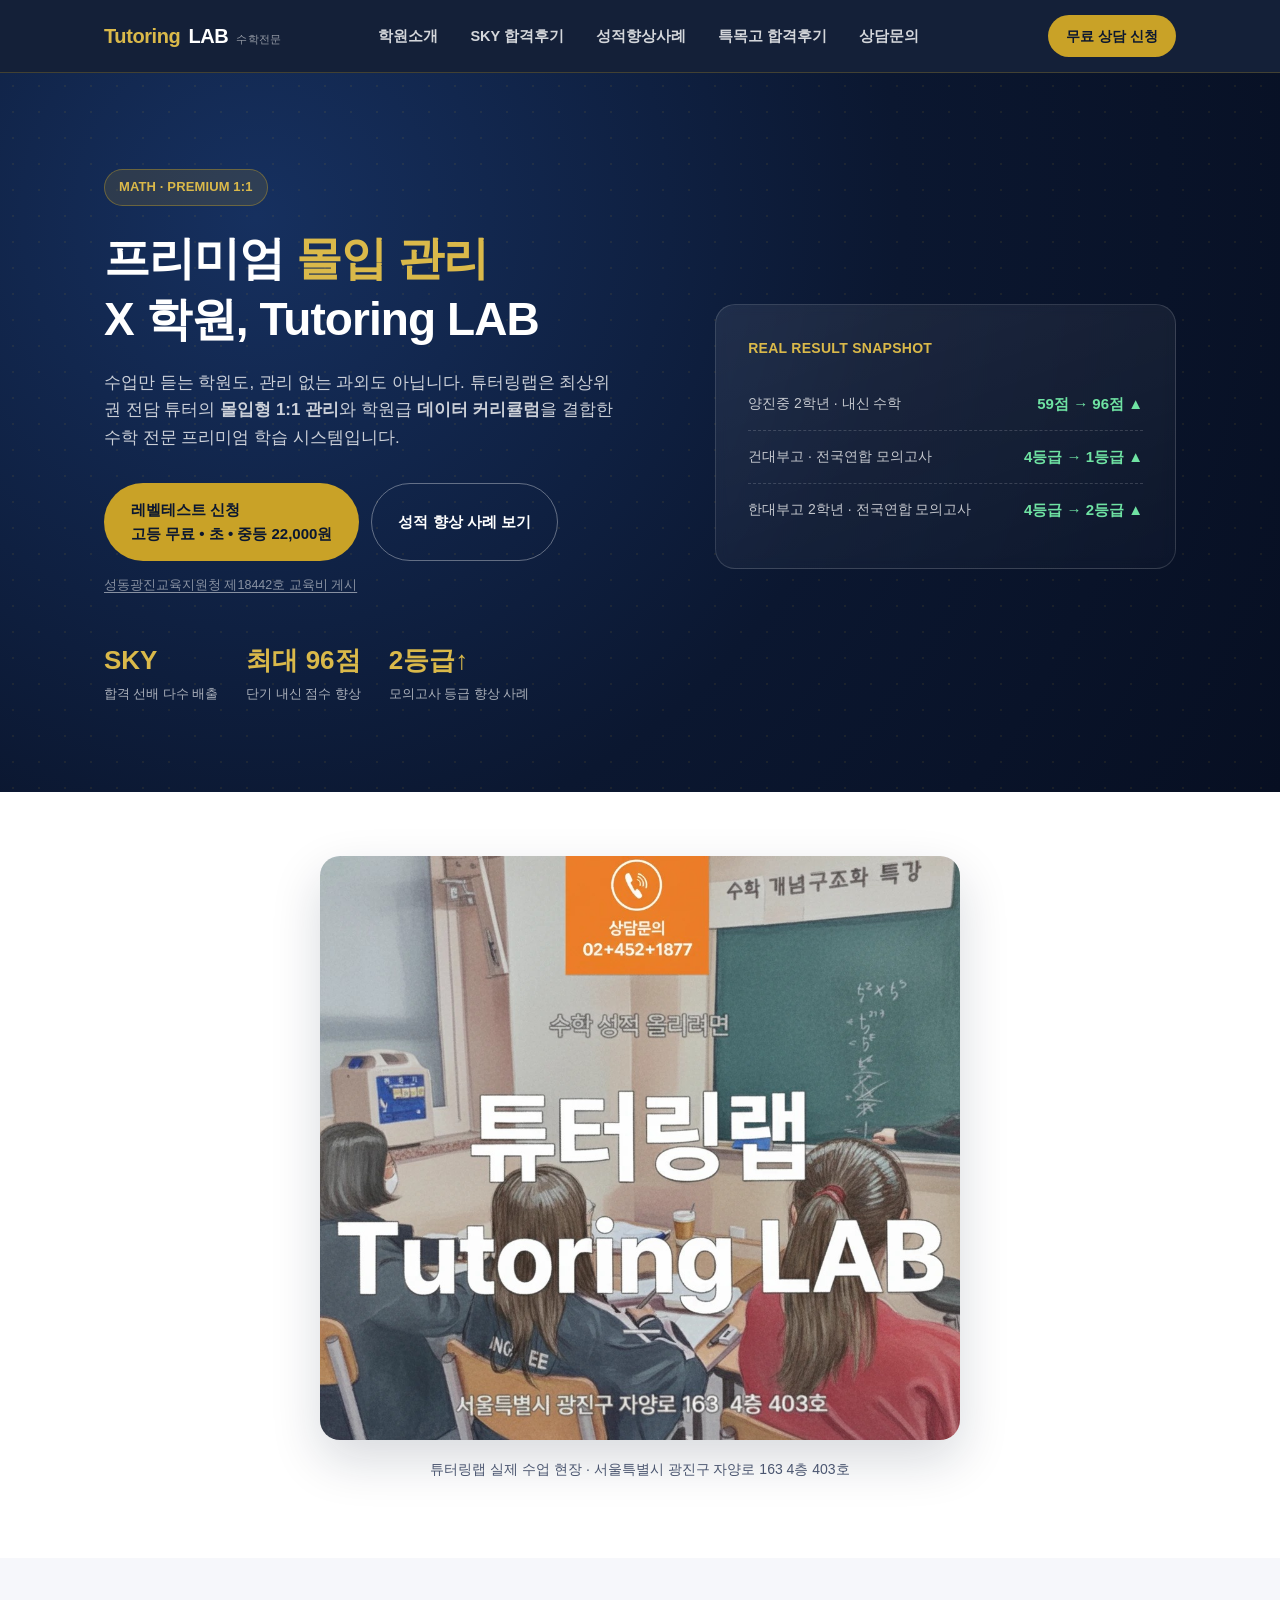
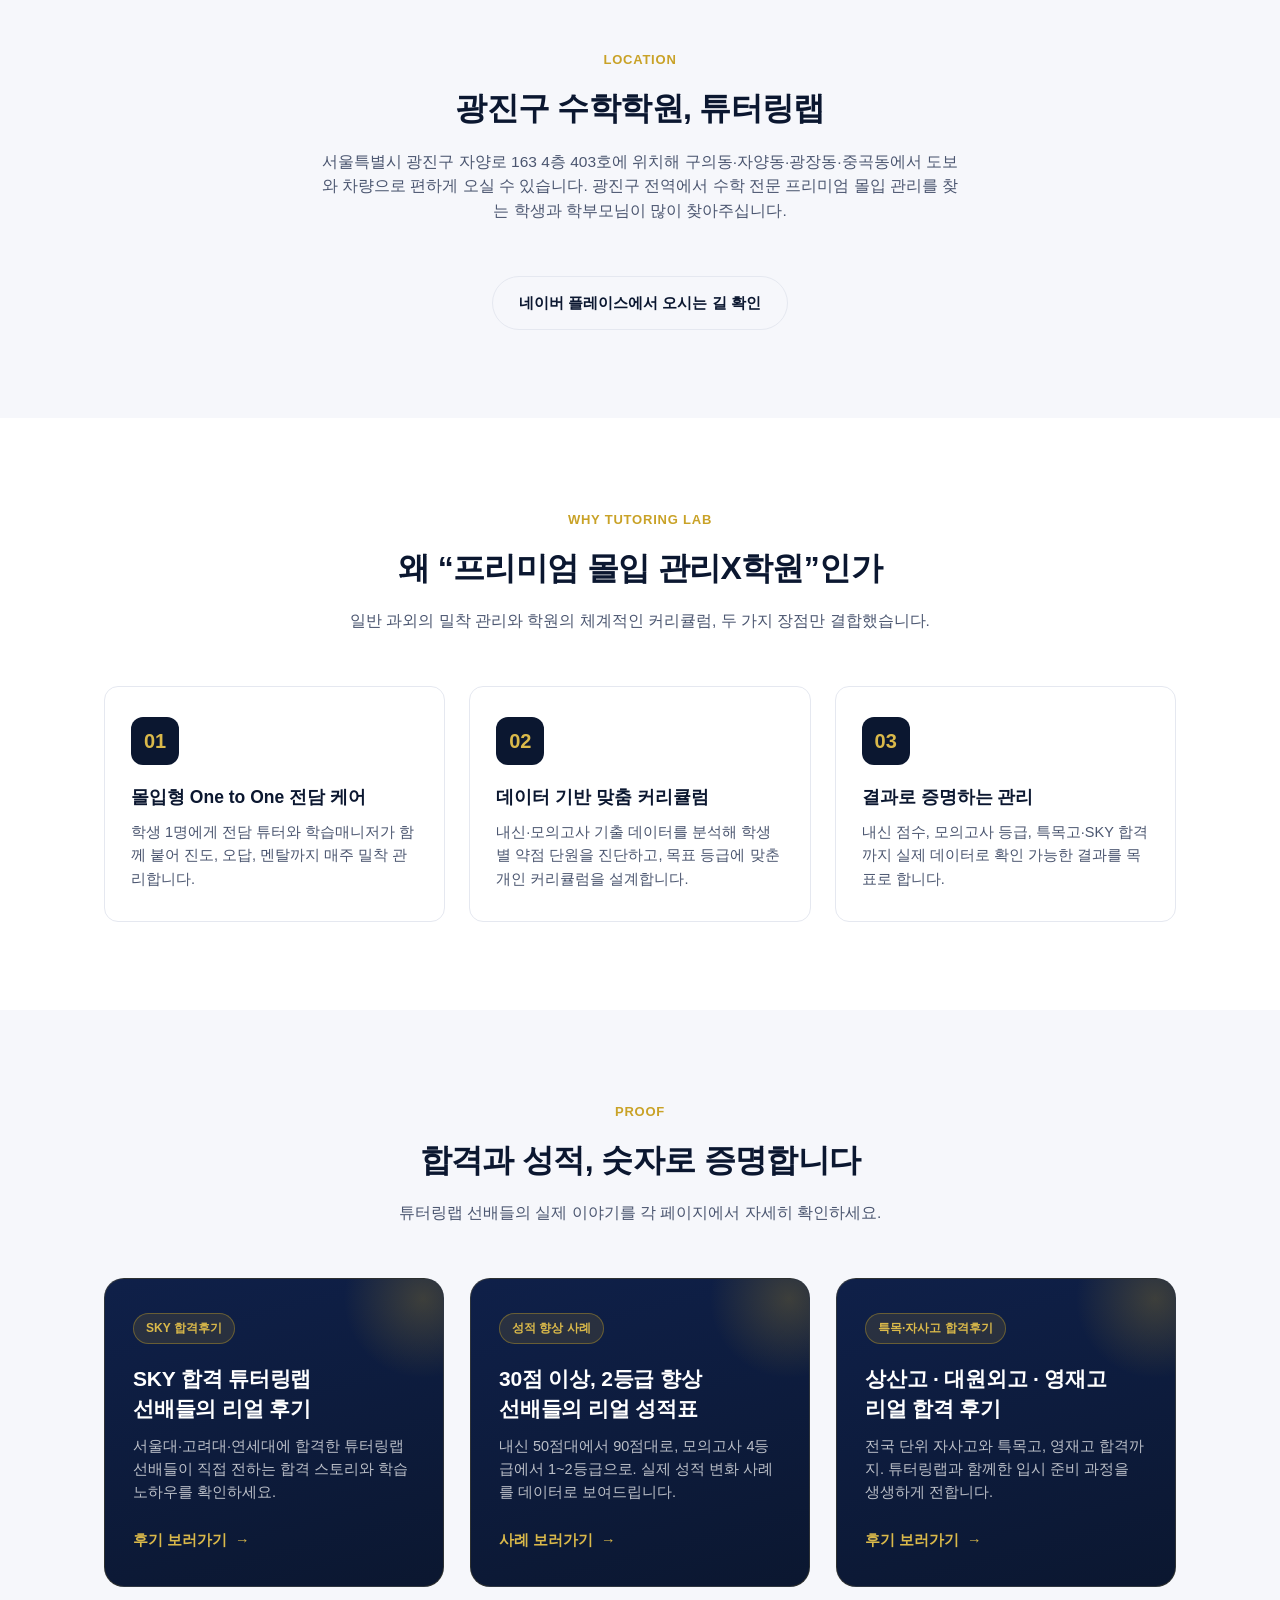
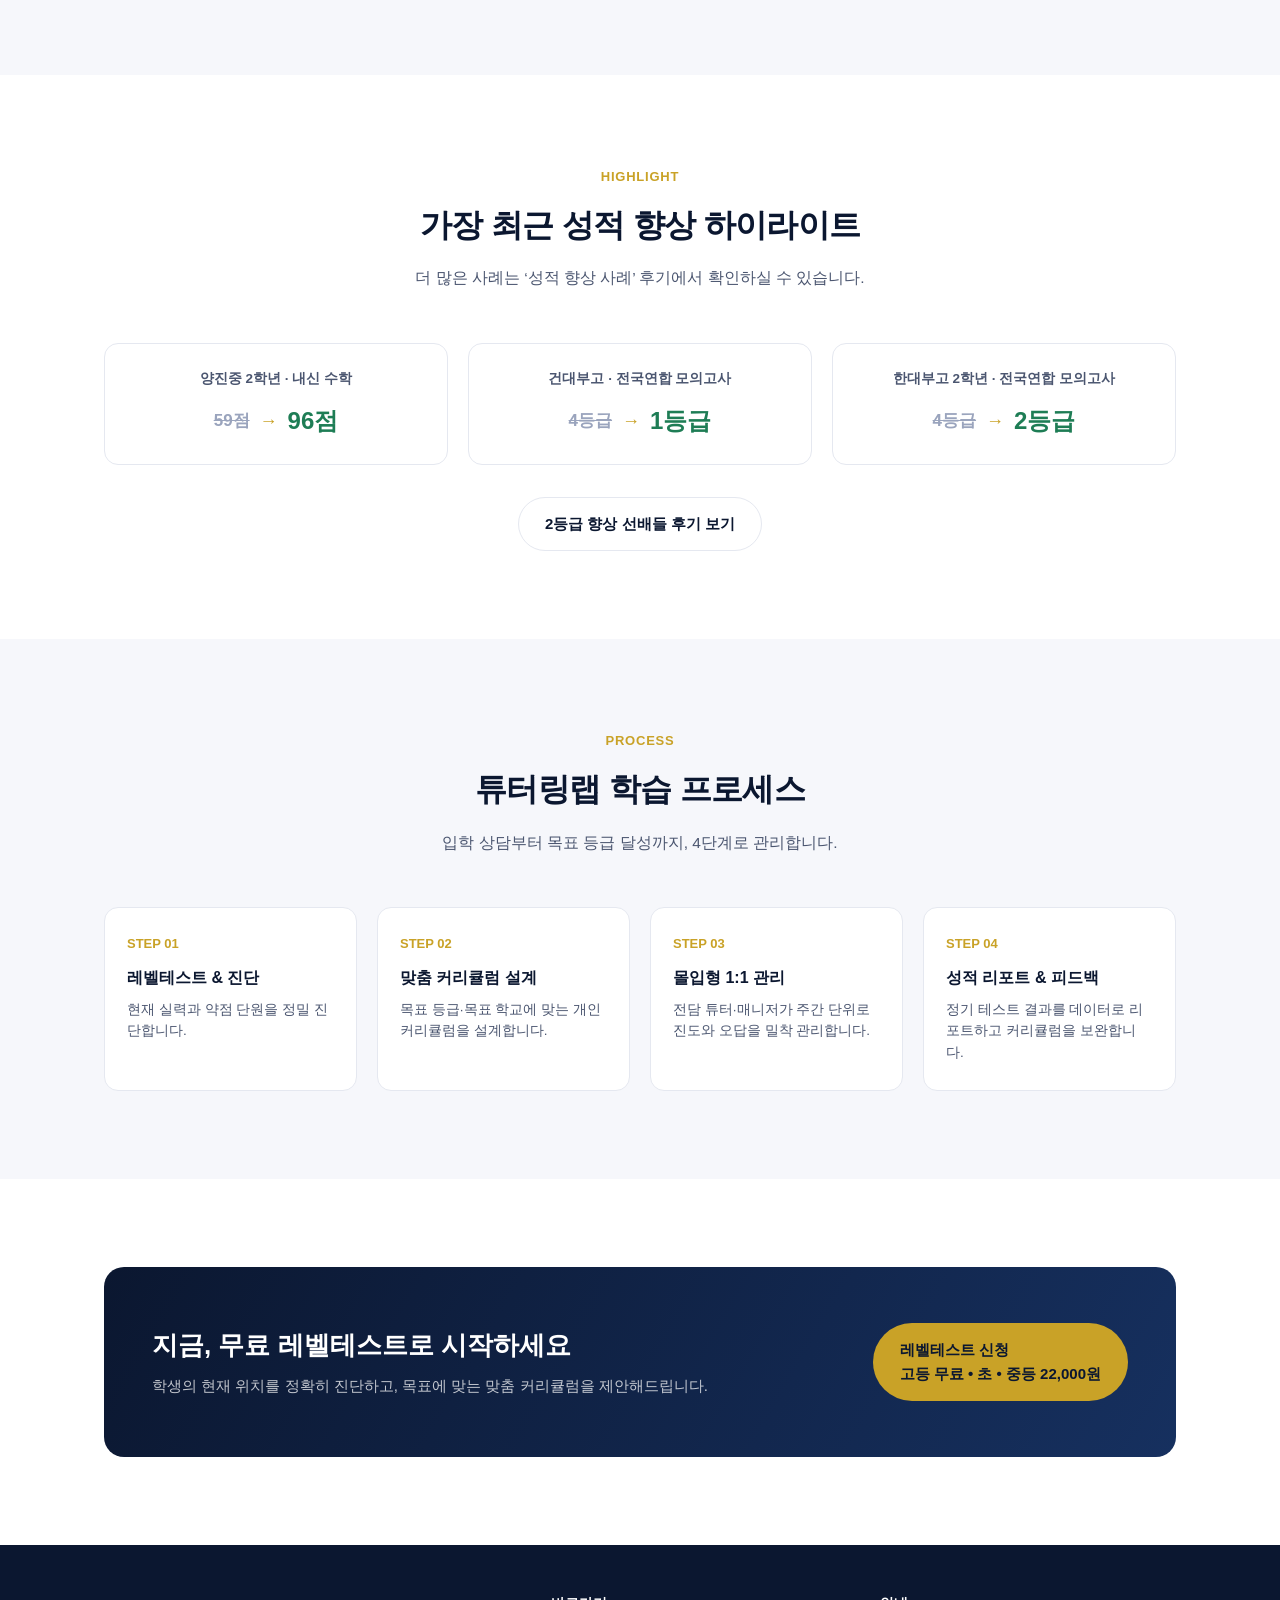
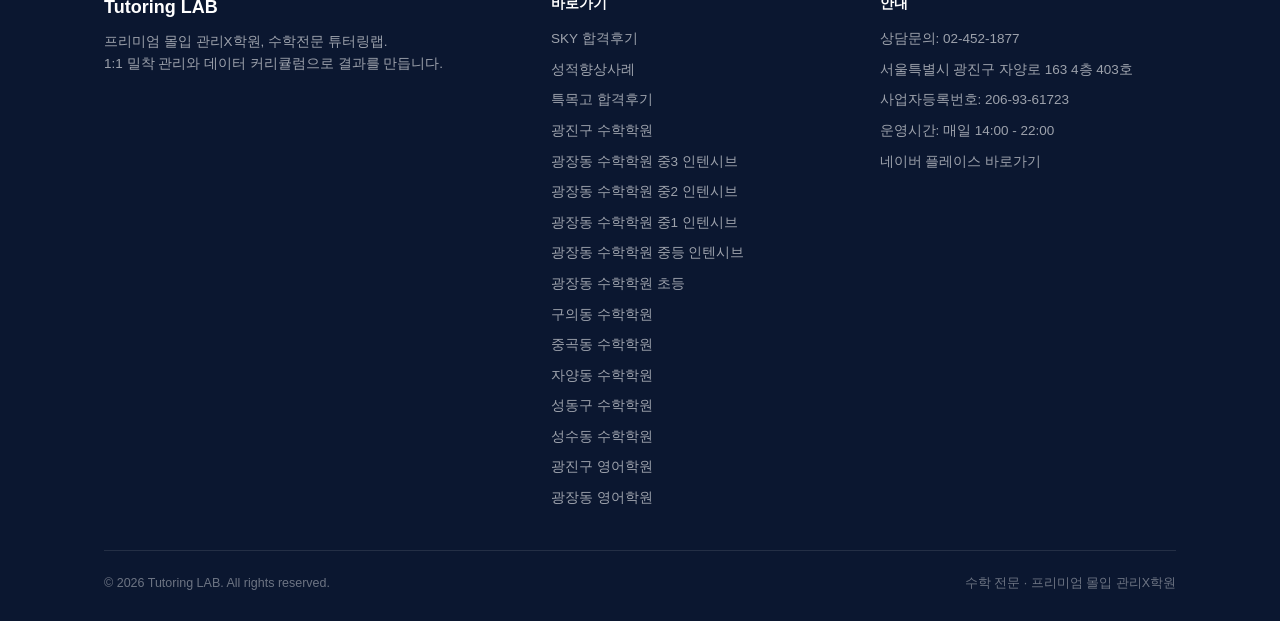
==== commit 3d588830: "Add neighborhood academy links to footer quick links Co-Authored-By: Claude Opus 5.5 <noreply@anthro" ====
--- a/index.html
+++ b/index.html
@@ -294,6 +294,19 @@
           <li><a href="https://m.blog.naver.com/PostView.naver?blogId=sallysc&logNo=222988472060&navType=by" target="_blank" rel="noopener">SKY 합격후기</a></li>
           <li><a href="https://m.blog.naver.com/sallysc/223062977881" target="_blank" rel="noopener">성적향상사례</a></li>
           <li><a href="https://m.blog.naver.com/sallysc/223741832704" target="_blank" rel="noopener">특목고 합격후기</a></li>
+          <li><a href="https://blog.naver.com/sallysc/223062977881" target="_blank" rel="noopener">광진구 수학학원</a></li>
+          <li><a href="https://blog.naver.com/sallysc/223062977881" target="_blank" rel="noopener">광장동 수학학원 중3 인텐시브</a></li>
+          <li><a href="https://blog.naver.com/sallysc/223062977881" target="_blank" rel="noopener">광장동 수학학원 중2 인텐시브</a></li>
+          <li><a href="https://blog.naver.com/sallysc/223741832704" target="_blank" rel="noopener">광장동 수학학원 중1 인텐시브</a></li>
+          <li><a href="https://blog.naver.com/sallysc/223741832704" target="_blank" rel="noopener">광장동 수학학원 중등 인텐시브</a></li>
+          <li><a href="https://blog.naver.com/sallysc/223741832704" target="_blank" rel="noopener">광장동 수학학원 초등</a></li>
+          <li><a href="https://blog.naver.com/sallysc/223062977881" target="_blank" rel="noopener">구의동 수학학원</a></li>
+          <li><a href="https://blog.naver.com/sallysc/223062977881" target="_blank" rel="noopener">중곡동 수학학원</a></li>
+          <li><a href="https://blog.naver.com/sallysc/223062977881" target="_blank" rel="noopener">자양동 수학학원</a></li>
+          <li><a href="https://blog.naver.com/sallysc/223062977881" target="_blank" rel="noopener">성동구 수학학원</a></li>
+          <li><a href="https://blog.naver.com/sallysc/223062977881" target="_blank" rel="noopener">성수동 수학학원</a></li>
+          <li><a href="https://blog.naver.com/tutoringlab777/224099893171" target="_blank" rel="noopener">광진구 영어학원</a></li>
+          <li><a href="https://blog.naver.com/tutoringlab777/224099893171" target="_blank" rel="noopener">광장동 영어학원</a></li>
         </ul>
       </div>
       <div class="footer-col">
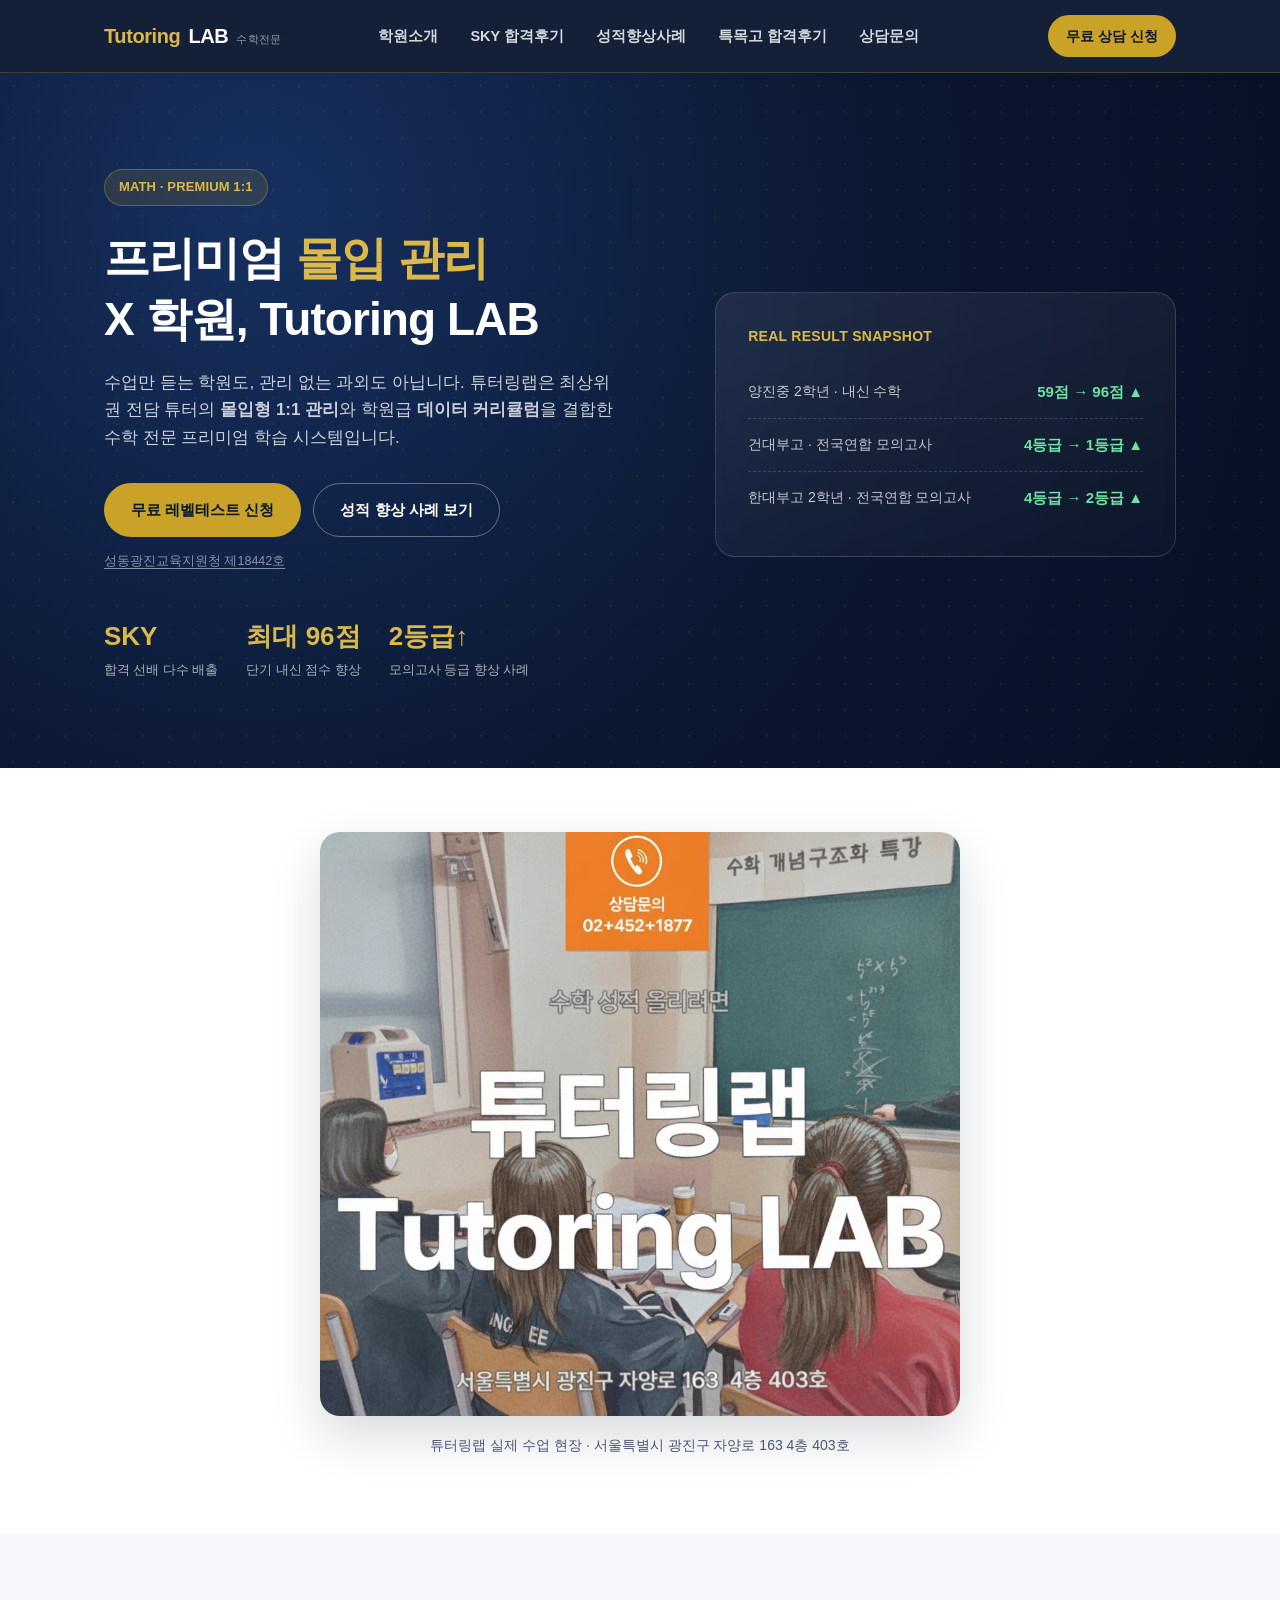
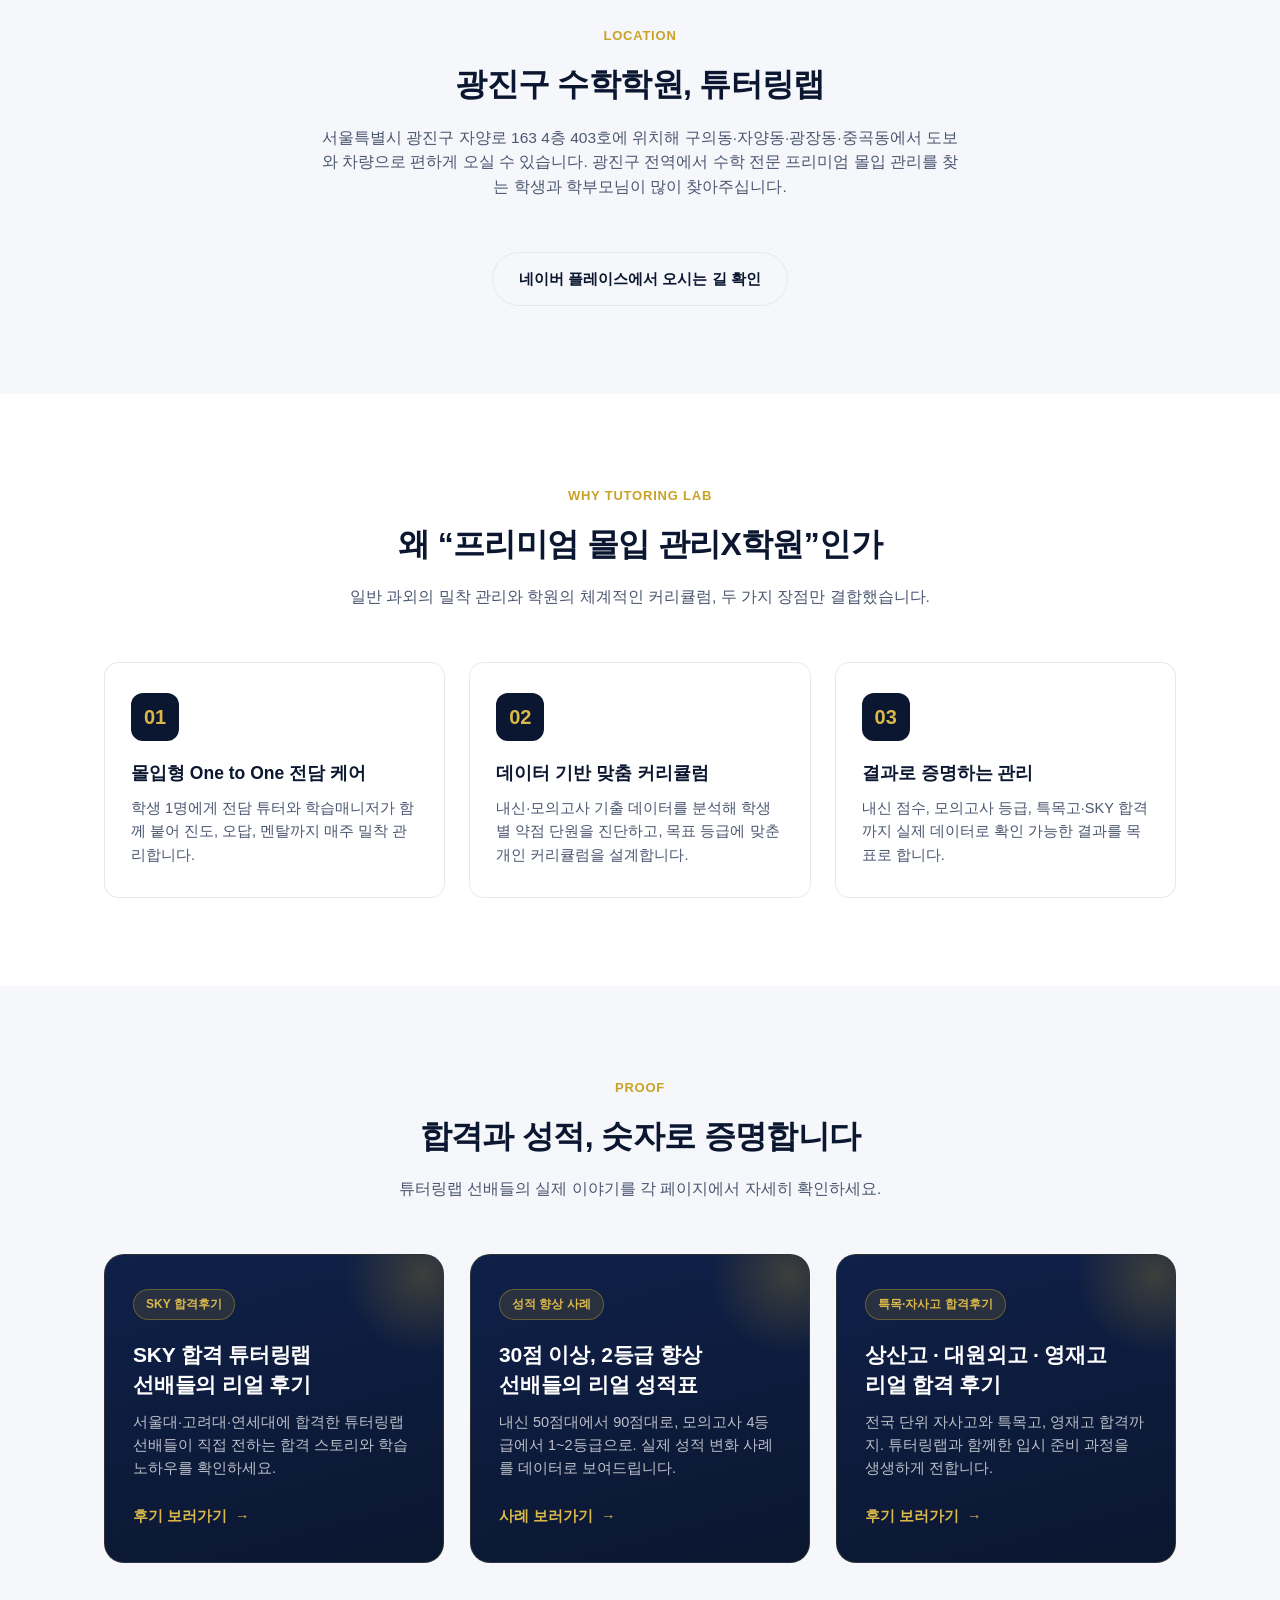
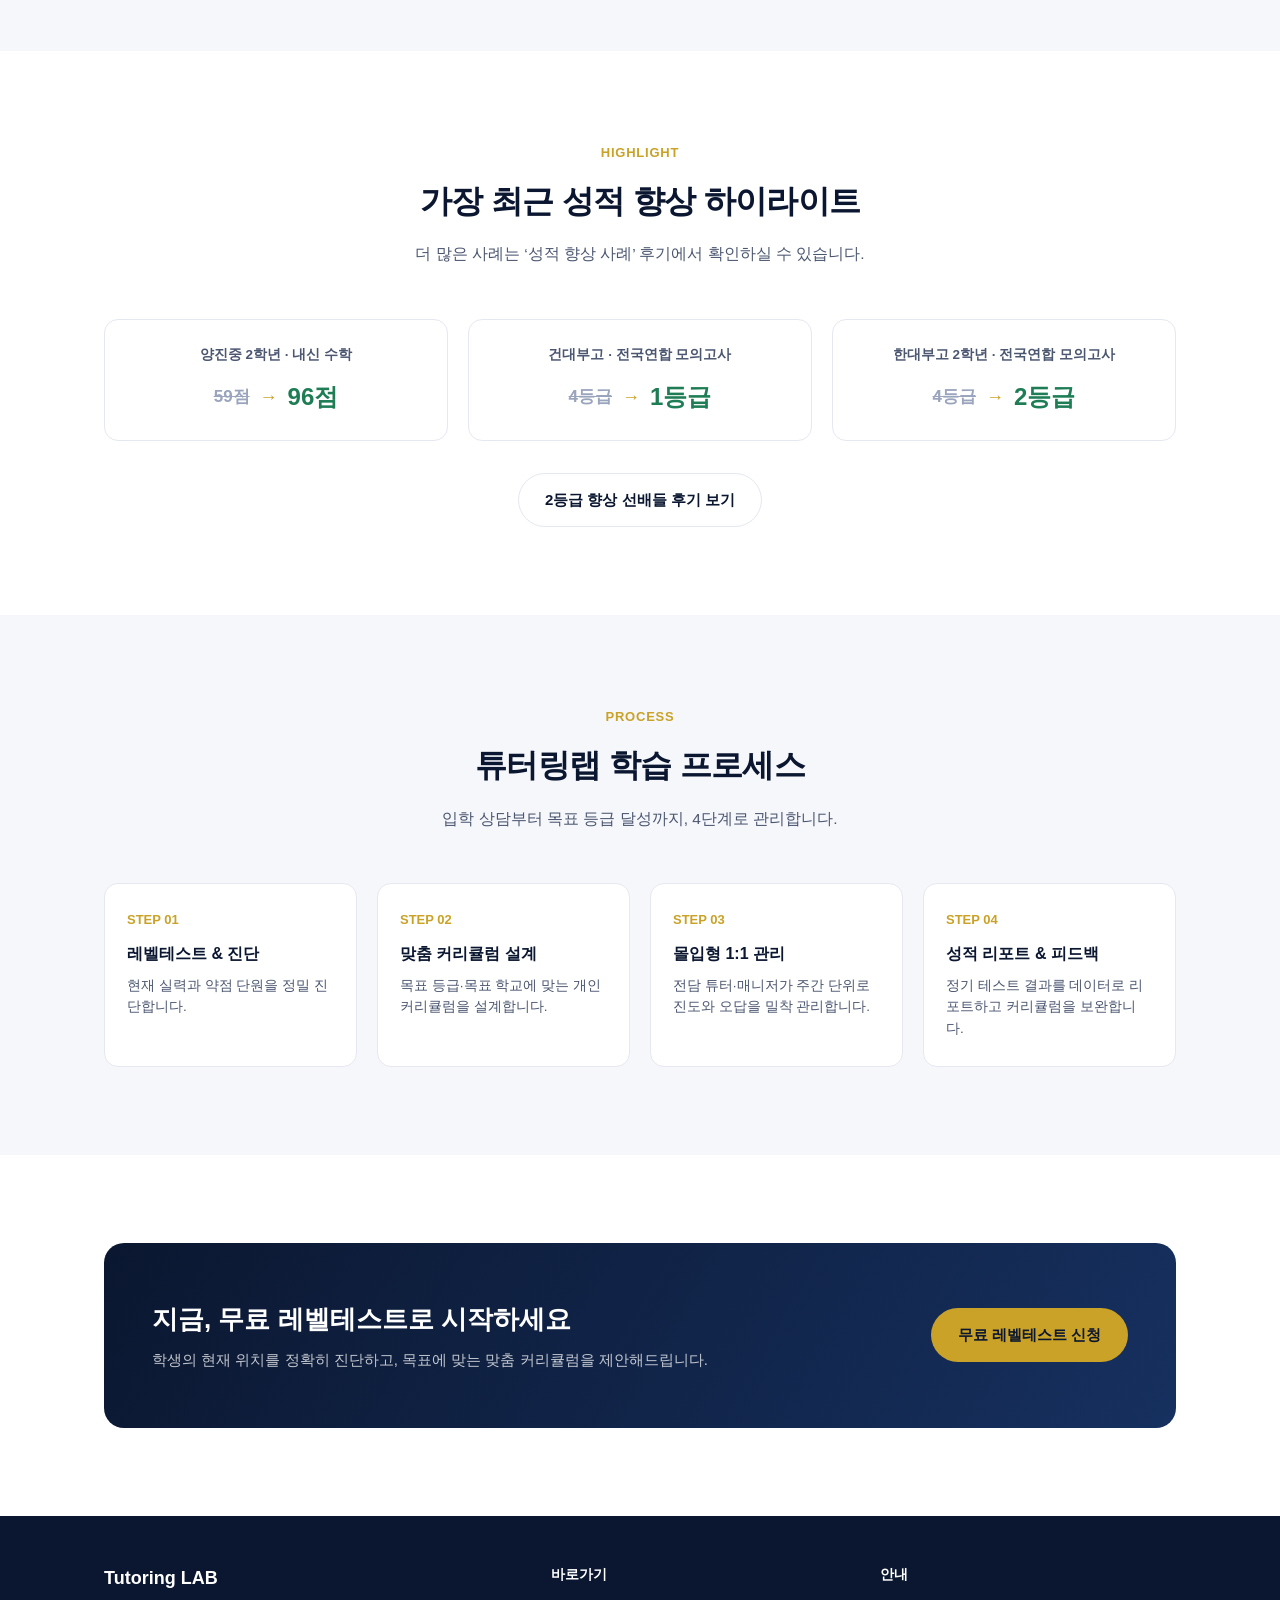
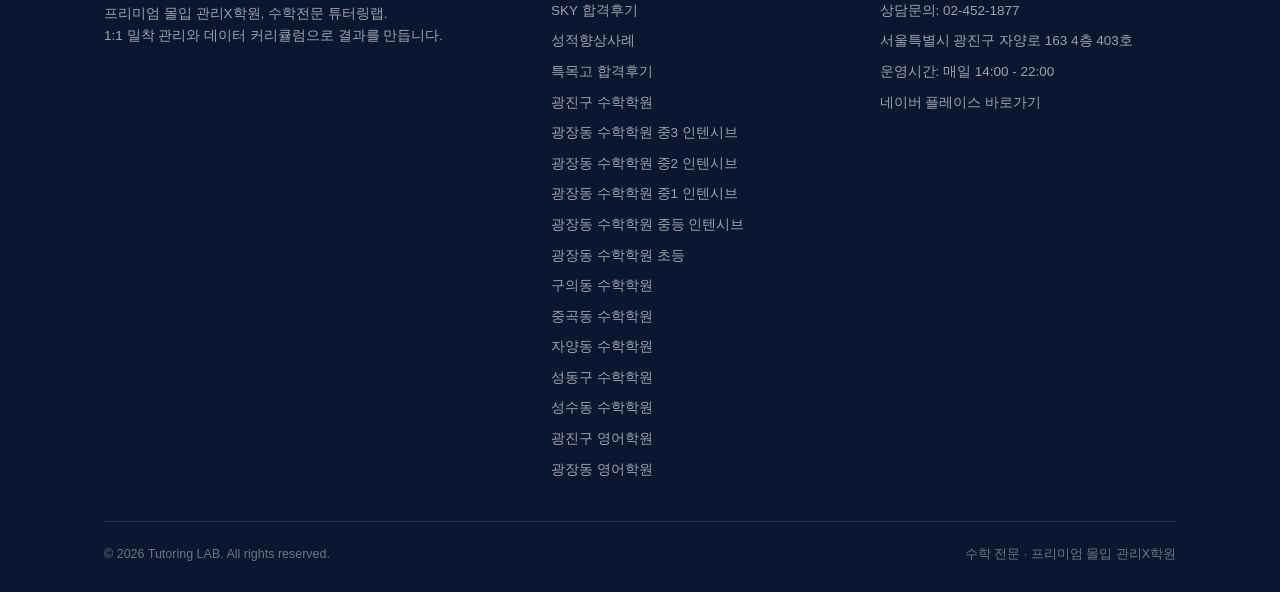
==== commit a5608893: "Add neighborhood academy links to footer quick links Co-Authored-By: Claude Opus 5.5 <noreply@anthro" ====
--- a/index.html
+++ b/index.html
@@ -77,10 +77,10 @@
         수학 전문 프리미엄 학습 시스템입니다.
       </p>
       <div class="hero-actions">
-        <a href="https://m.place.naver.com/place/1545808390" target="_blank" rel="noopener" class="btn btn-primary">레벨테스트 신청<br />고등 무료 • 초 • 중등 22,000원</a>
+        <a href="https://m.place.naver.com/place/1545808390" target="_blank" rel="noopener" class="btn btn-primary">무료 레벨테스트 신청</a>
         <a href="https://m.blog.naver.com/sallysc/223062977881" target="_blank" rel="noopener" class="btn btn-outline">성적 향상 사례 보기</a>
       </div>
-      <a href="https://m.blog.naver.com/PostView.naver?blogId=sallysc&logNo=222870520125&navType=by" target="_blank" rel="noopener" class="hero-registration">성동광진교육지원청 제18442호 교육비 게시</a>
+      <a href="https://m.blog.naver.com/sallysc/22287050125" target="_blank" rel="noopener" class="hero-registration">성동광진교육지원청 제18442호</a>
       <div class="hero-stats">
         <div>
           <div class="stat-num">SKY</div>
@@ -276,7 +276,7 @@
         <h2>지금, 무료 레벨테스트로 시작하세요</h2>
         <p>학생의 현재 위치를 정확히 진단하고, 목표에 맞는 맞춤 커리큘럼을 제안해드립니다.</p>
       </div>
-      <a href="https://m.place.naver.com/place/1545808390" target="_blank" rel="noopener" class="btn btn-primary">레벨테스트 신청<br />고등 무료 • 초 • 중등 22,000원</a>
+      <a href="https://m.place.naver.com/place/1545808390" target="_blank" rel="noopener" class="btn btn-primary">무료 레벨테스트 신청</a>
     </div>
   </div>
 </section>
@@ -314,7 +314,6 @@
         <ul>
           <li><a href="tel:02-452-1877">상담문의: 02-452-1877</a></li>
           <li>서울특별시 광진구 자양로 163 4층 403호</li>
-          <li>사업자등록번호: 206-93-61723</li>
           <li>운영시간: 매일 14:00 - 22:00</li>
           <li><a href="https://m.place.naver.com/place/1545808390" target="_blank" rel="noopener">네이버 플레이스 바로가기</a></li>
         </ul>
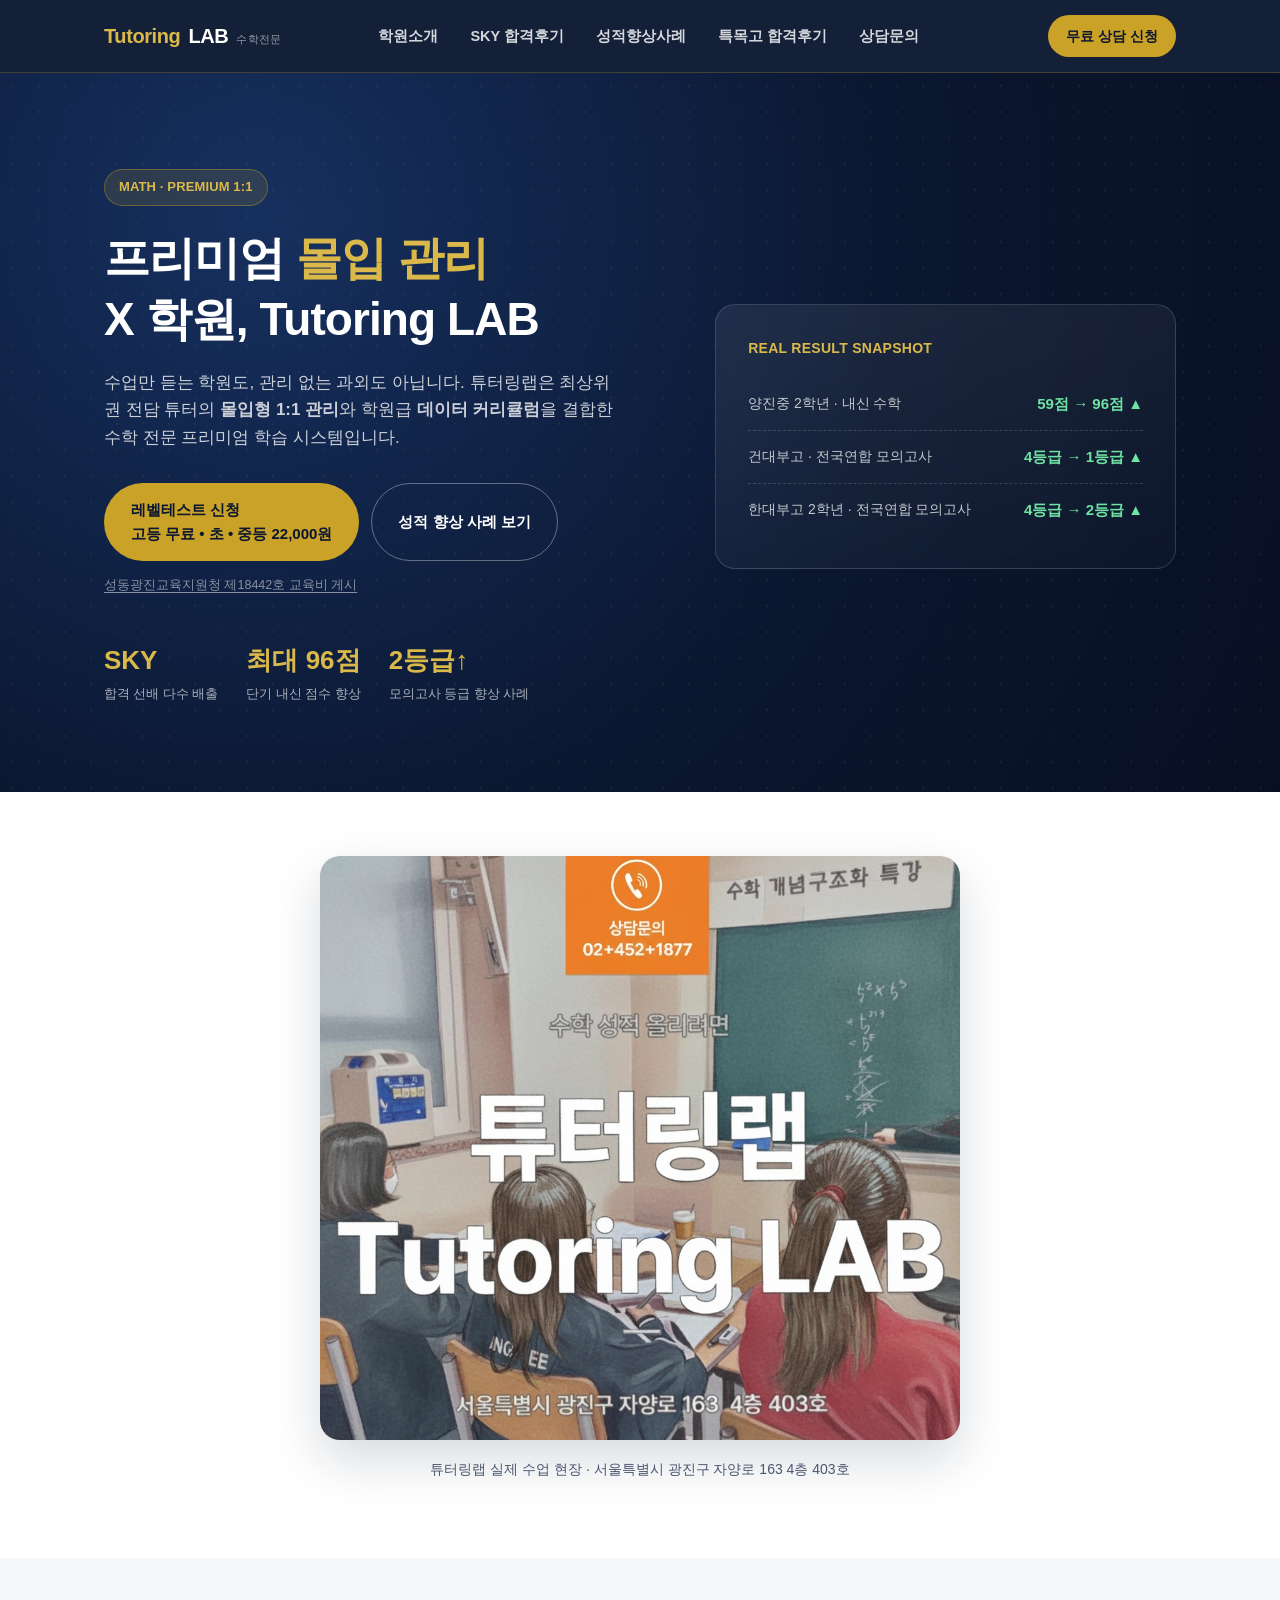
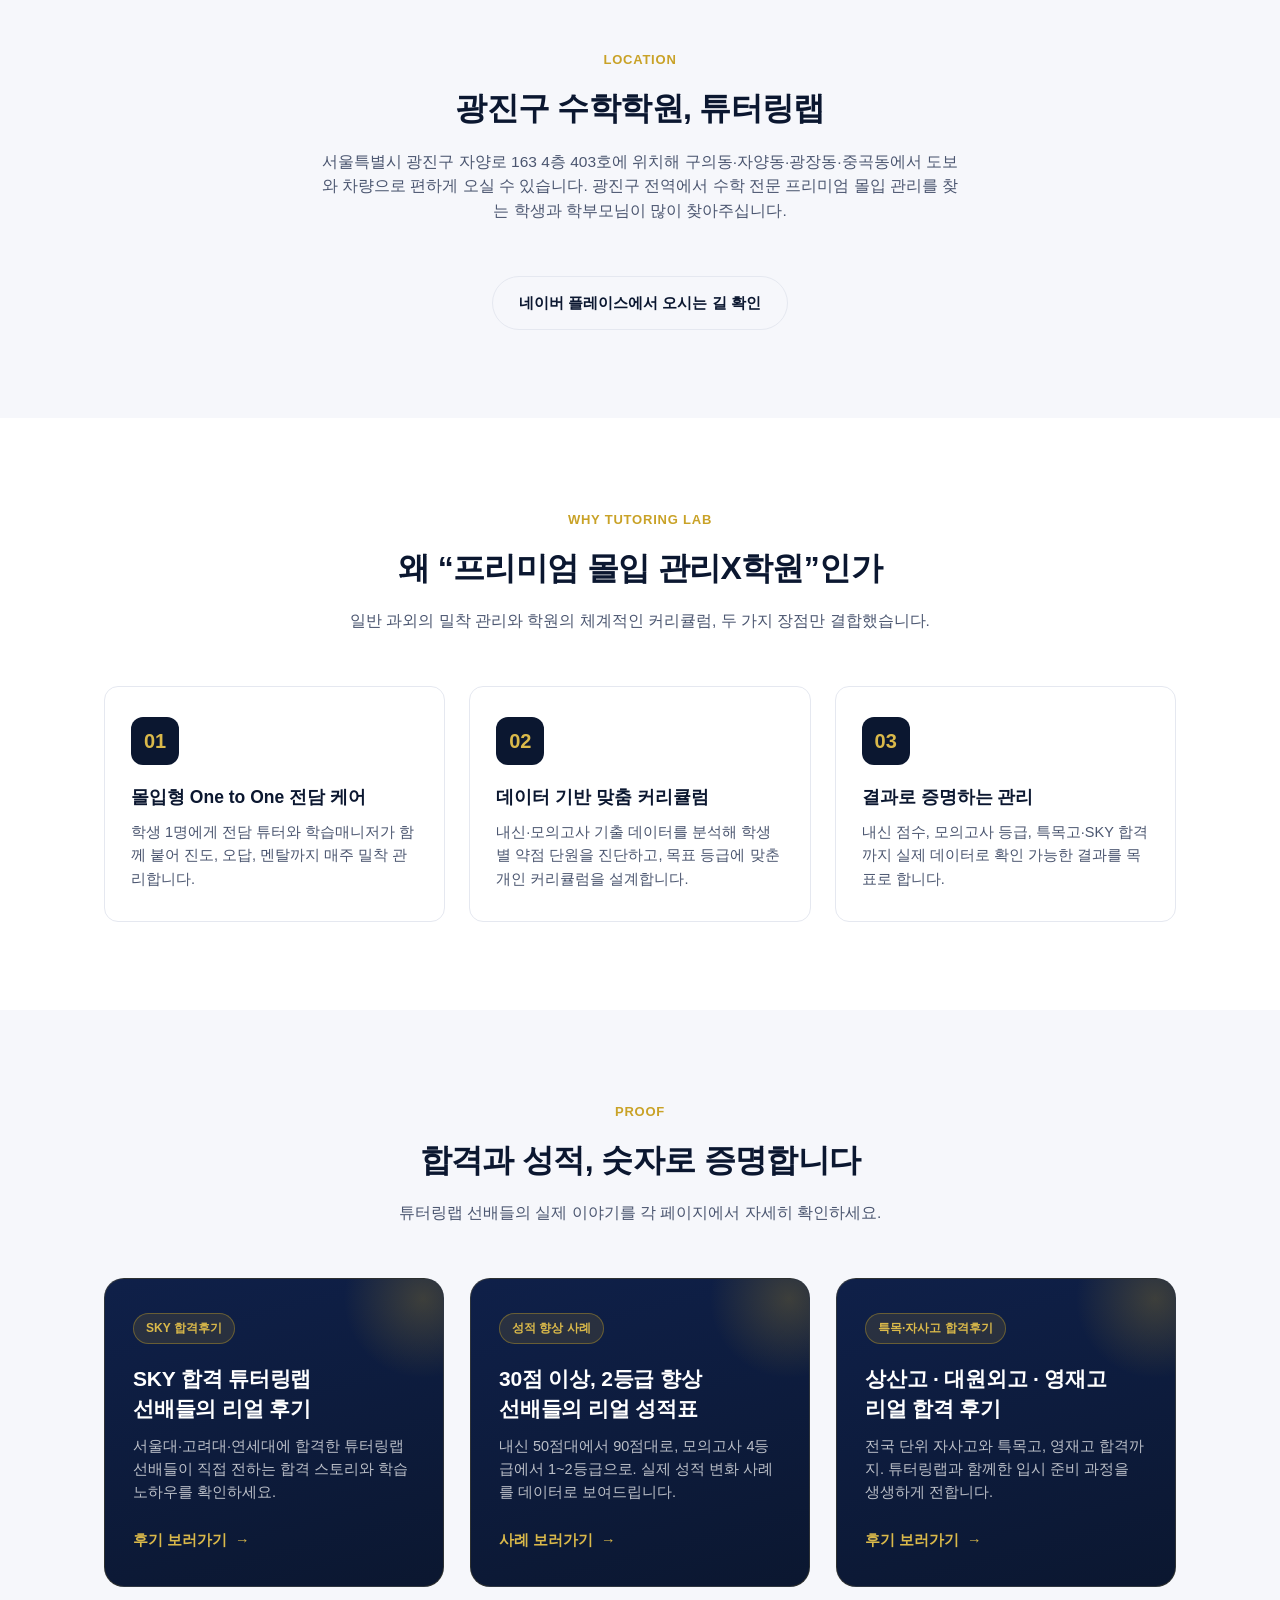
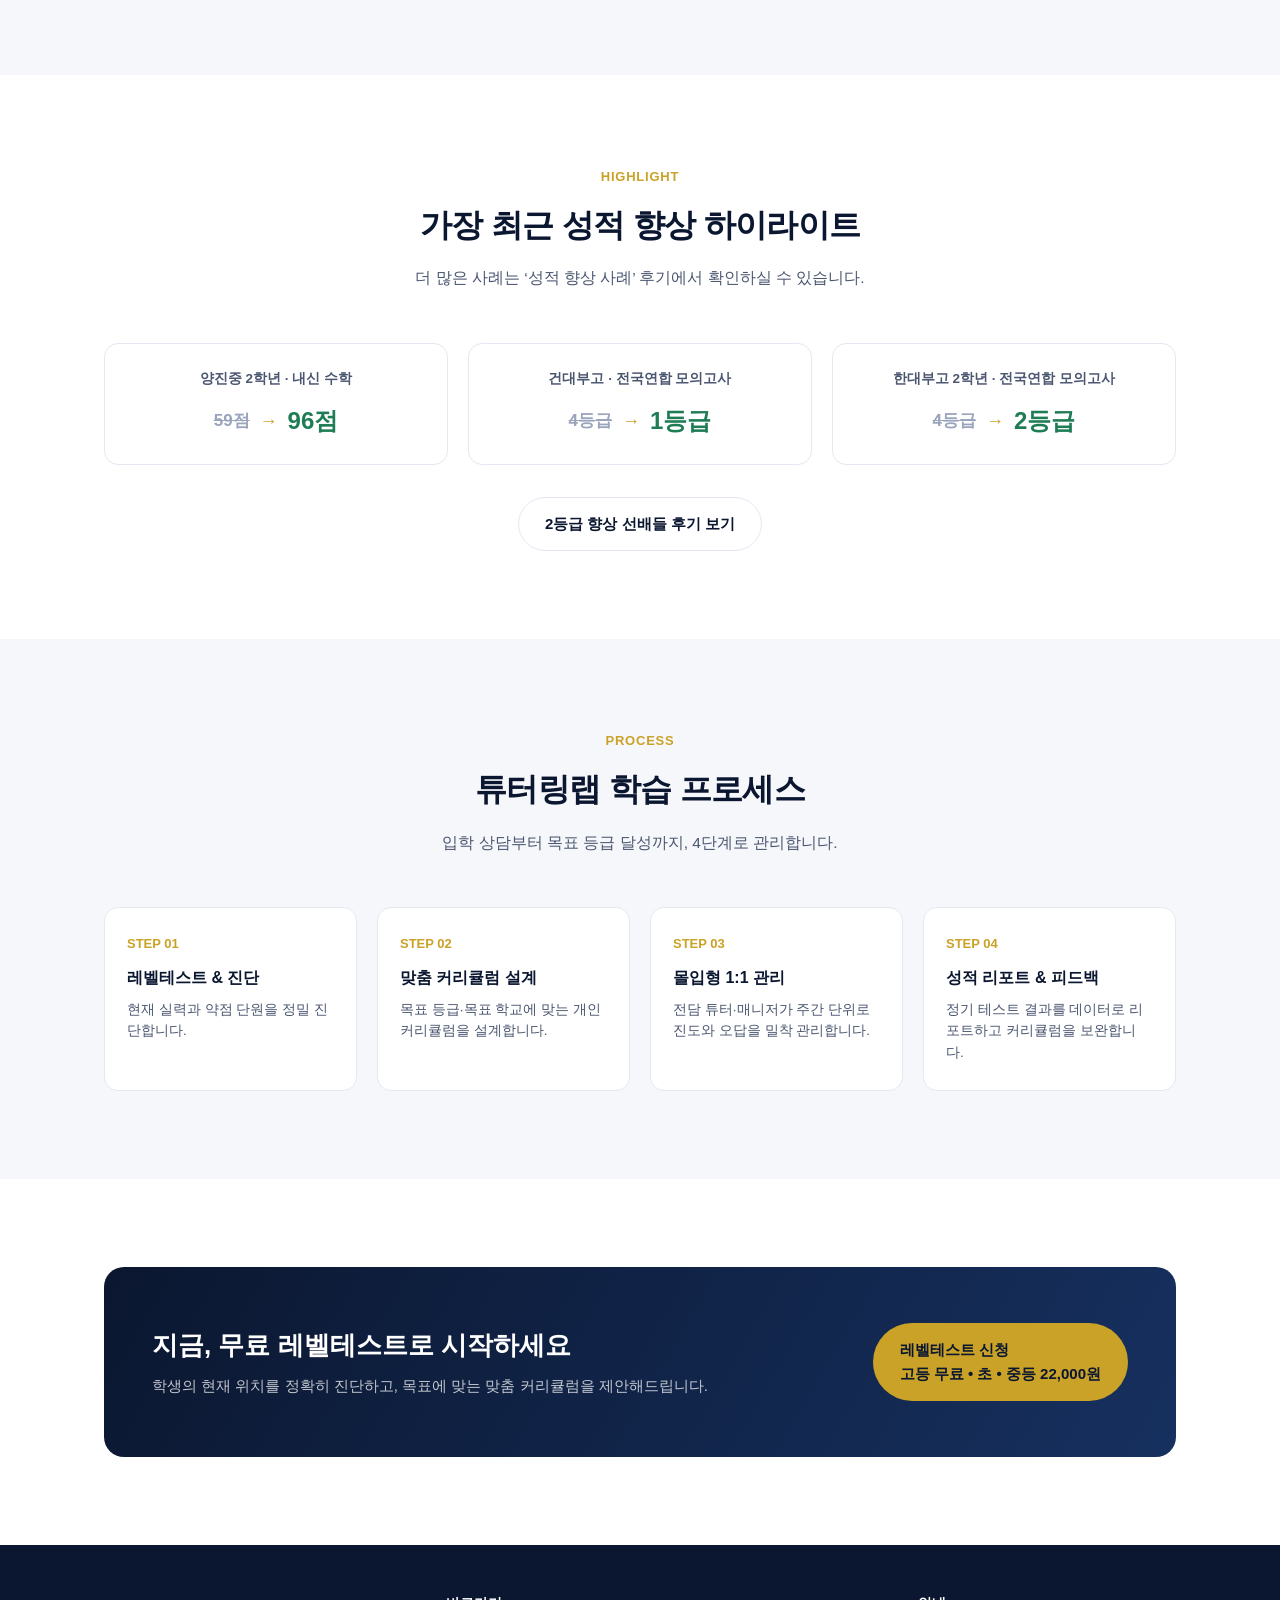
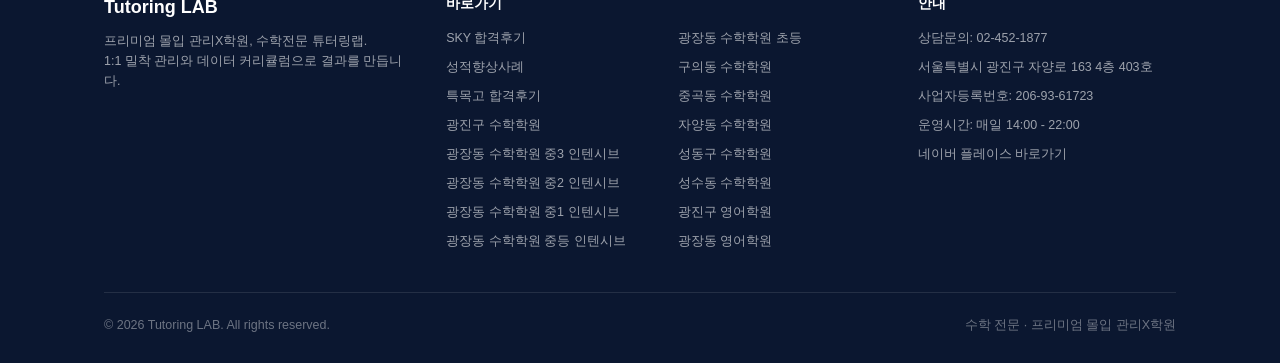
==== commit f32f37d2: "Split footer quick links into two columns and shrink footer text Co-Authored-By: Claude Opus 5.5 <no" ====
--- a/index.html
+++ b/index.html
@@ -77,10 +77,10 @@
         수학 전문 프리미엄 학습 시스템입니다.
       </p>
       <div class="hero-actions">
-        <a href="https://m.place.naver.com/place/1545808390" target="_blank" rel="noopener" class="btn btn-primary">무료 레벨테스트 신청</a>
+        <a href="https://m.place.naver.com/place/1545808390" target="_blank" rel="noopener" class="btn btn-primary">레벨테스트 신청<br />고등 무료 • 초 • 중등 22,000원</a>
         <a href="https://m.blog.naver.com/sallysc/223062977881" target="_blank" rel="noopener" class="btn btn-outline">성적 향상 사례 보기</a>
       </div>
-      <a href="https://m.blog.naver.com/sallysc/22287050125" target="_blank" rel="noopener" class="hero-registration">성동광진교육지원청 제18442호</a>
+      <a href="https://m.blog.naver.com/PostView.naver?blogId=sallysc&logNo=222870520125&navType=by" target="_blank" rel="noopener" class="hero-registration">성동광진교육지원청 제18442호 교육비 게시</a>
       <div class="hero-stats">
         <div>
           <div class="stat-num">SKY</div>
@@ -276,7 +276,7 @@
         <h2>지금, 무료 레벨테스트로 시작하세요</h2>
         <p>학생의 현재 위치를 정확히 진단하고, 목표에 맞는 맞춤 커리큘럼을 제안해드립니다.</p>
       </div>
-      <a href="https://m.place.naver.com/place/1545808390" target="_blank" rel="noopener" class="btn btn-primary">무료 레벨테스트 신청</a>
+      <a href="https://m.place.naver.com/place/1545808390" target="_blank" rel="noopener" class="btn btn-primary">레벨테스트 신청<br />고등 무료 • 초 • 중등 22,000원</a>
     </div>
   </div>
 </section>
@@ -290,7 +290,7 @@
       </div>
       <div class="footer-col">
         <h5>바로가기</h5>
-        <ul>
+        <ul class="footer-links-2col">
           <li><a href="https://m.blog.naver.com/PostView.naver?blogId=sallysc&logNo=222988472060&navType=by" target="_blank" rel="noopener">SKY 합격후기</a></li>
           <li><a href="https://m.blog.naver.com/sallysc/223062977881" target="_blank" rel="noopener">성적향상사례</a></li>
           <li><a href="https://m.blog.naver.com/sallysc/223741832704" target="_blank" rel="noopener">특목고 합격후기</a></li>
@@ -314,6 +314,7 @@
         <ul>
           <li><a href="tel:02-452-1877">상담문의: 02-452-1877</a></li>
           <li>서울특별시 광진구 자양로 163 4층 403호</li>
+          <li>사업자등록번호: 206-93-61723</li>
           <li>운영시간: 매일 14:00 - 22:00</li>
           <li><a href="https://m.place.naver.com/place/1545808390" target="_blank" rel="noopener">네이버 플레이스 바로가기</a></li>
         </ul>
--- a/css/style.css
+++ b/css/style.css
@@ -684,7 +684,7 @@
 
 .footer-grid {
   display: grid;
-  grid-template-columns: 1.4fr 1fr 1fr;
+  grid-template-columns: 1.2fr 1.7fr 1fr;
   gap: 32px;
   padding-bottom: 32px;
   border-bottom: 1px solid rgba(255, 255, 255, 0.1);
@@ -698,7 +698,7 @@
 }
 
 .footer-grid p {
-  font-size: 13.5px;
+  font-size: 12.5px;
   margin: 0;
   color: rgba(255, 255, 255, 0.6);
 }
@@ -710,9 +710,18 @@
 }
 
 .footer-col ul li {
-  font-size: 13.5px;
+  font-size: 12.5px;
   margin-bottom: 9px;
   color: rgba(255, 255, 255, 0.6);
+}
+
+.footer-links-2col {
+  columns: 2;
+  column-gap: 24px;
+}
+
+.footer-links-2col li {
+  break-inside: avoid;
 }
 
 .footer-bottom {
@@ -985,6 +994,10 @@
 }
 
 @media (max-width: 680px) {
+  .footer-links-2col {
+    columns: 1;
+  }
+
   .nav-toggle {
     display: flex;
   }
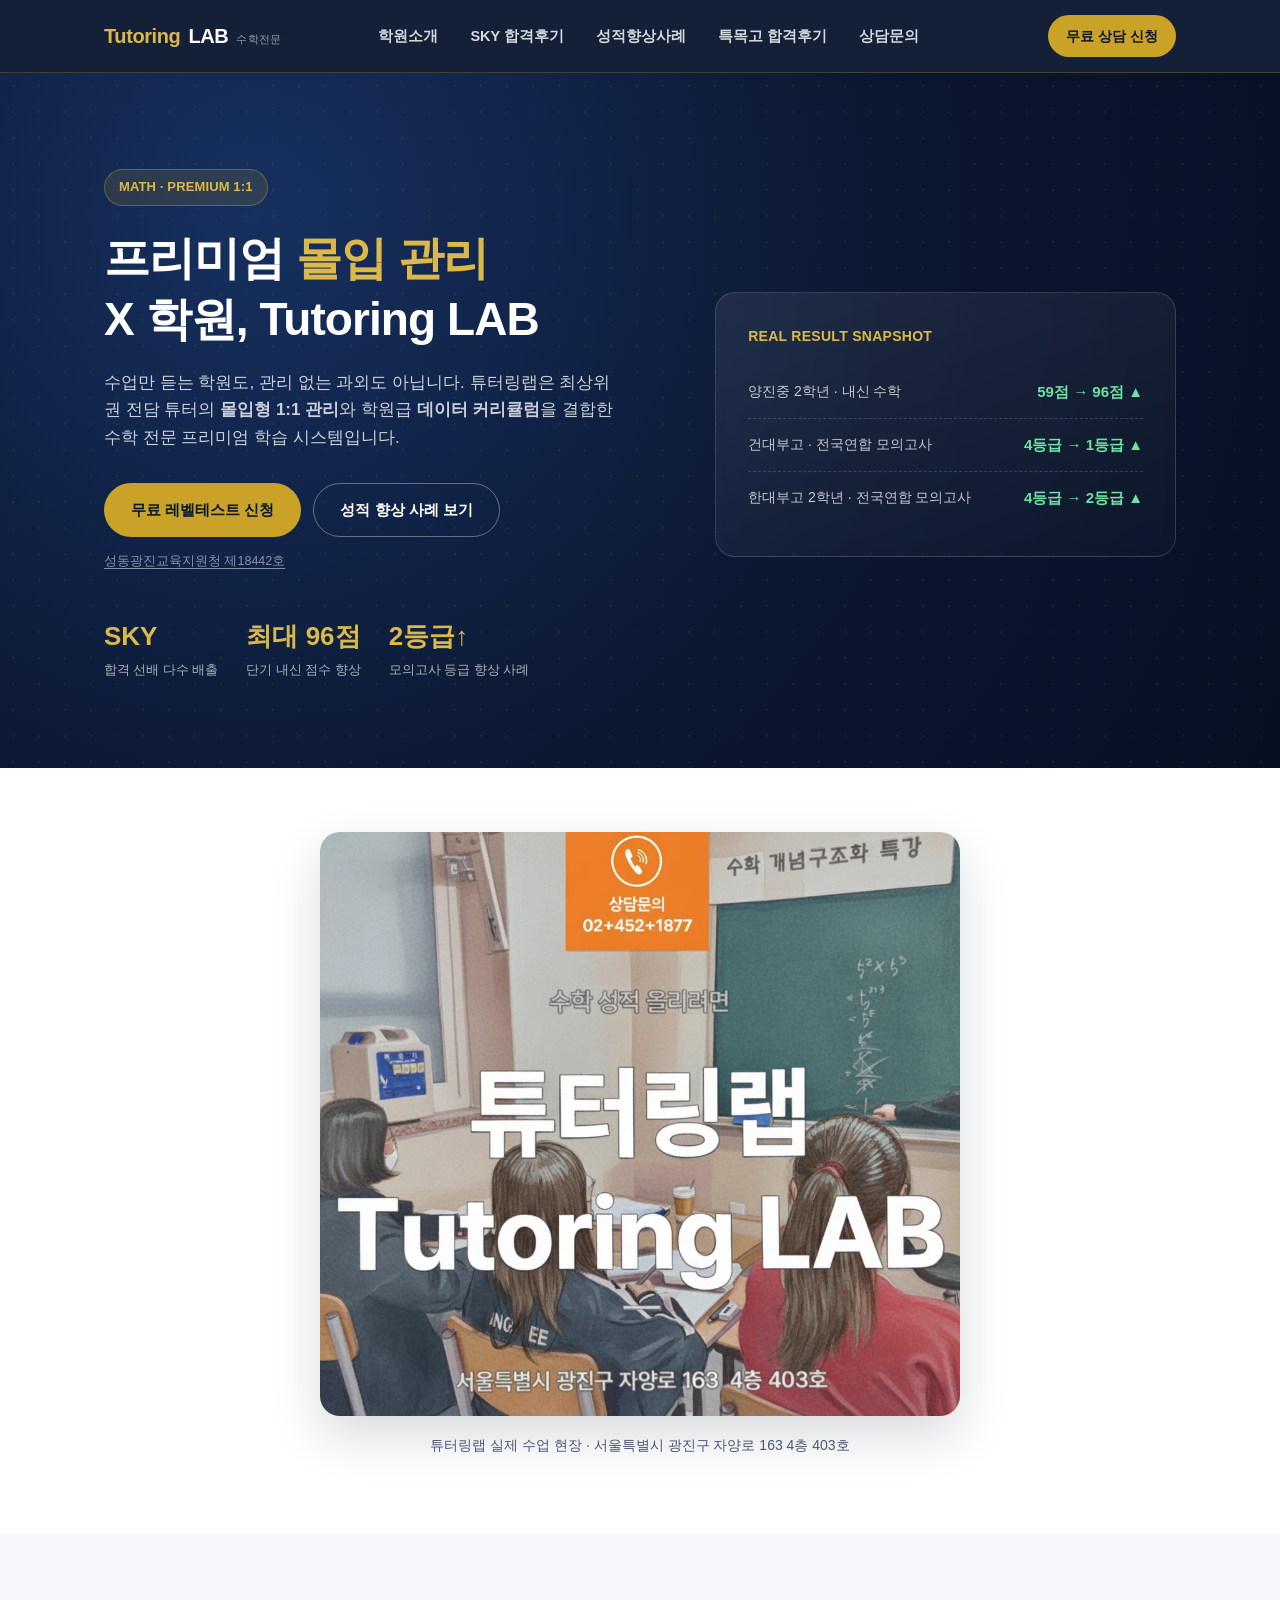
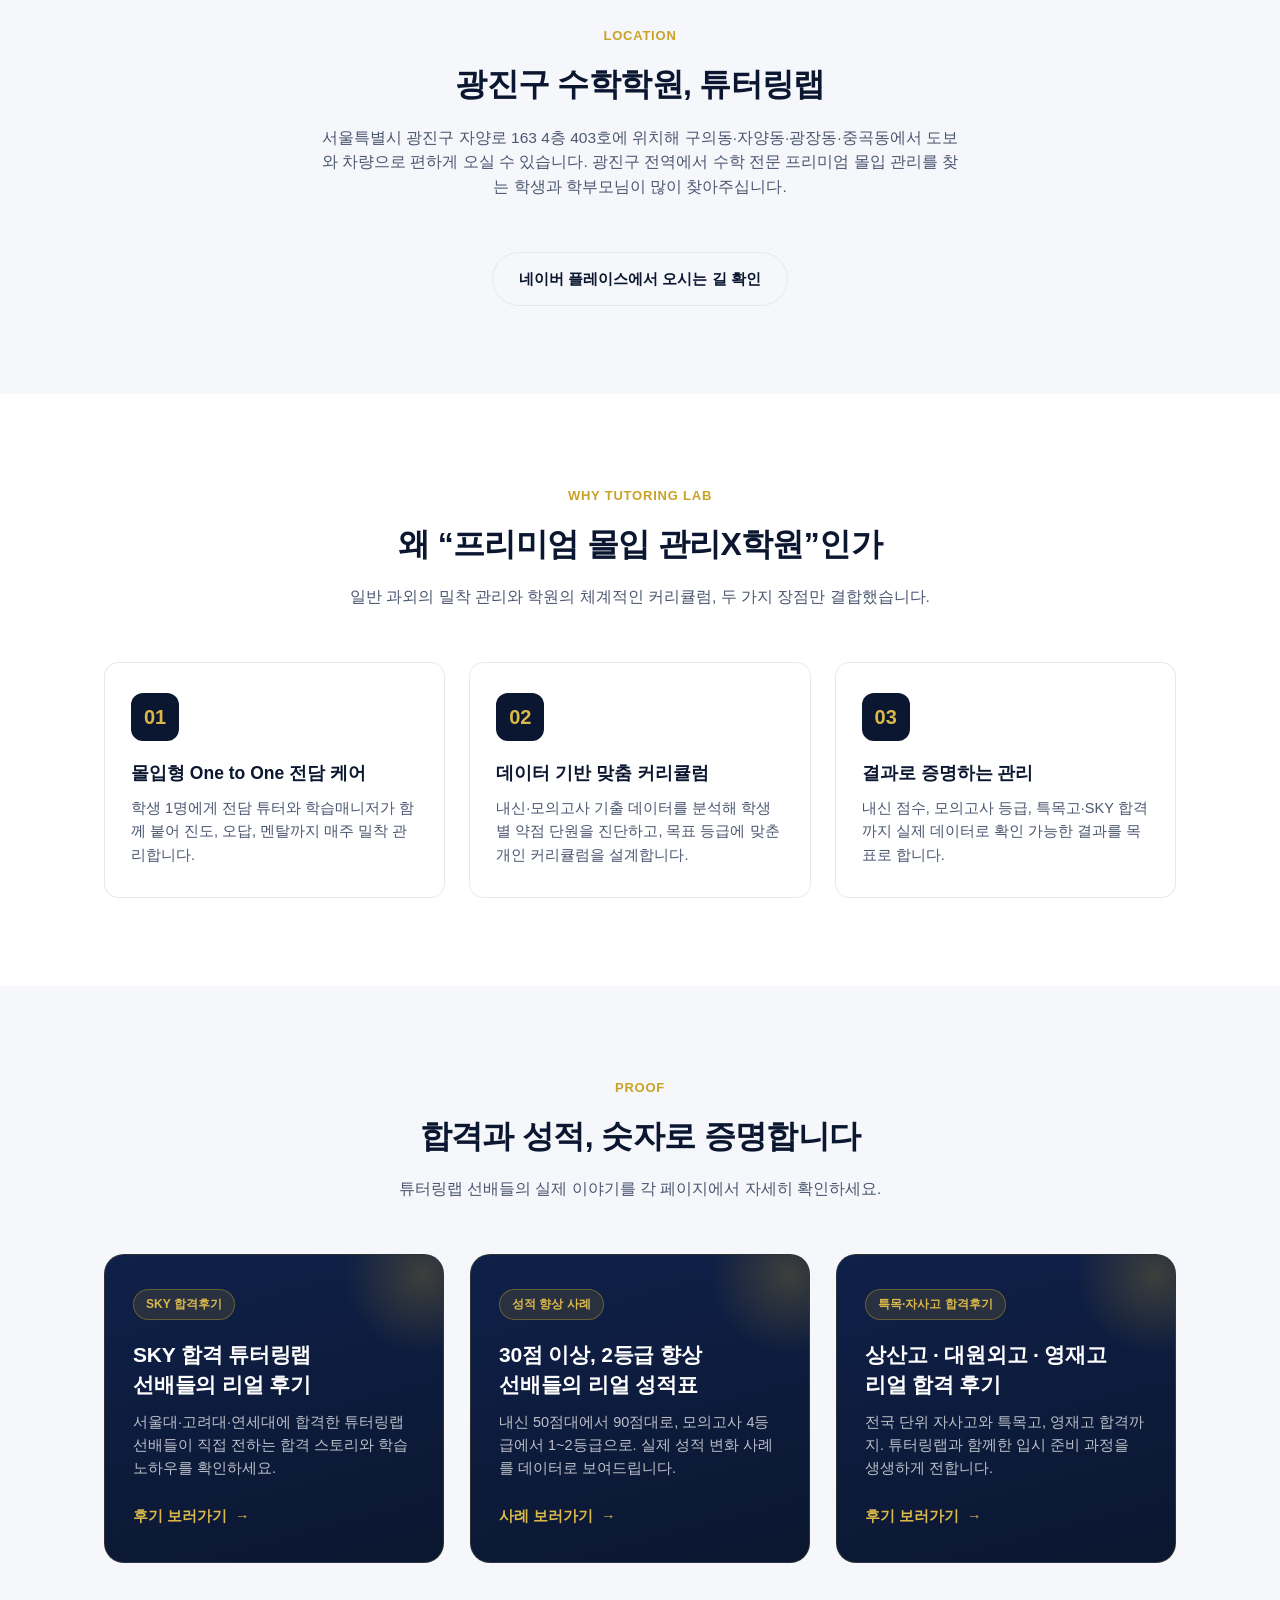
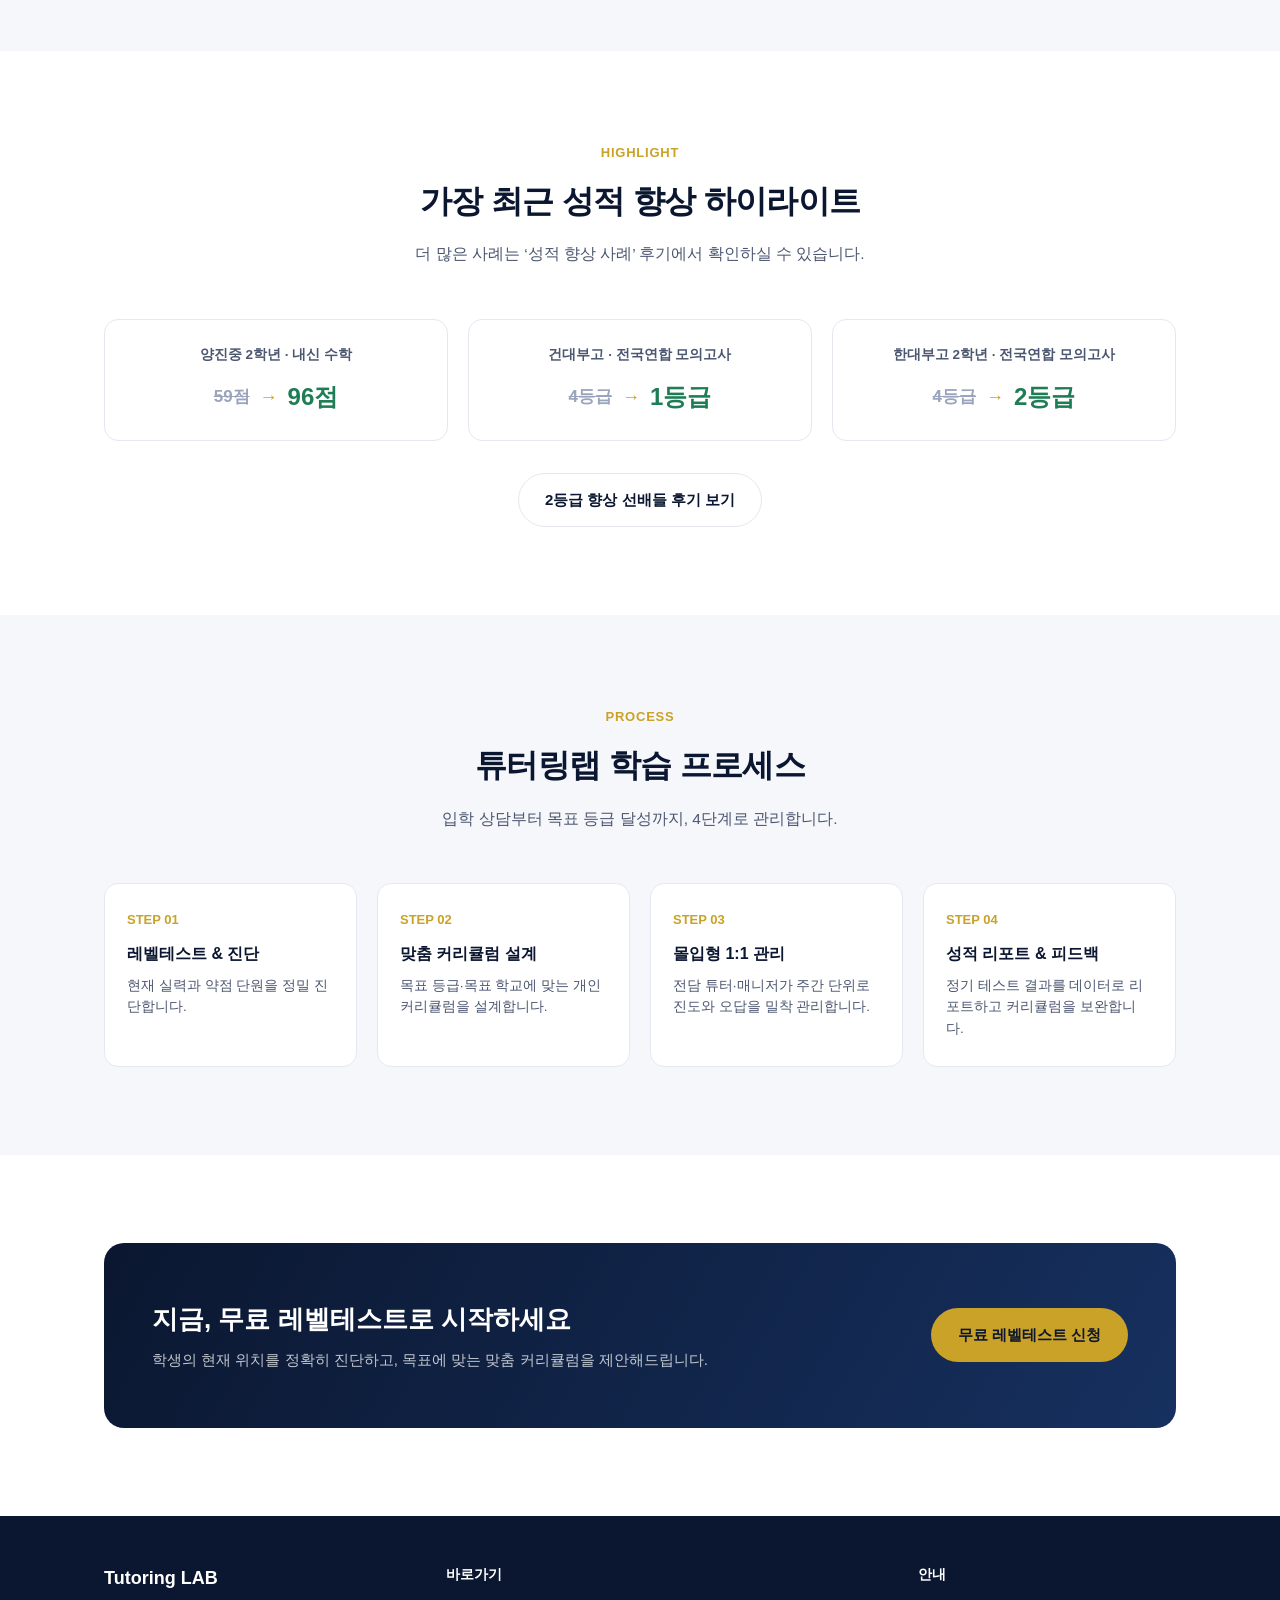
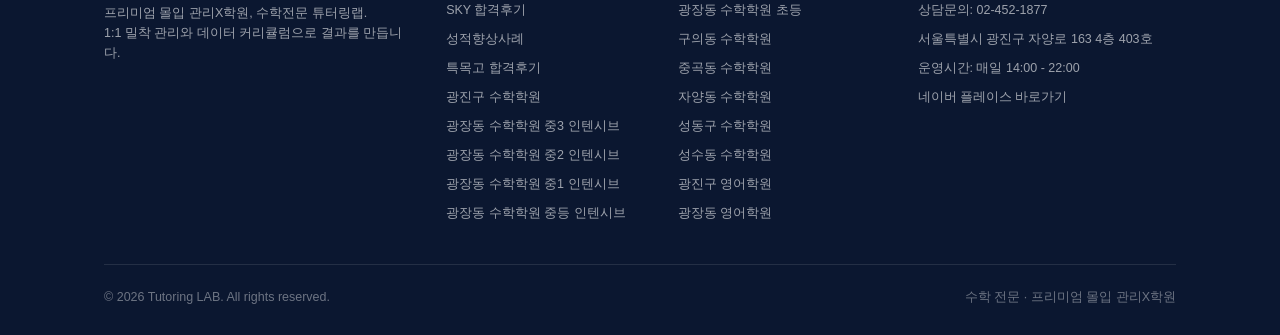
==== commit 75c4a892: "Split footer quick links into two columns and shrink footer text Co-Authored-By: Claude Opus 5.5 <no" ====
--- a/index.html
+++ b/index.html
@@ -77,10 +77,10 @@
         수학 전문 프리미엄 학습 시스템입니다.
       </p>
       <div class="hero-actions">
-        <a href="https://m.place.naver.com/place/1545808390" target="_blank" rel="noopener" class="btn btn-primary">레벨테스트 신청<br />고등 무료 • 초 • 중등 22,000원</a>
+        <a href="https://m.place.naver.com/place/1545808390" target="_blank" rel="noopener" class="btn btn-primary">무료 레벨테스트 신청</a>
         <a href="https://m.blog.naver.com/sallysc/223062977881" target="_blank" rel="noopener" class="btn btn-outline">성적 향상 사례 보기</a>
       </div>
-      <a href="https://m.blog.naver.com/PostView.naver?blogId=sallysc&logNo=222870520125&navType=by" target="_blank" rel="noopener" class="hero-registration">성동광진교육지원청 제18442호 교육비 게시</a>
+      <a href="https://m.blog.naver.com/sallysc/22287050125" target="_blank" rel="noopener" class="hero-registration">성동광진교육지원청 제18442호</a>
       <div class="hero-stats">
         <div>
           <div class="stat-num">SKY</div>
@@ -276,7 +276,7 @@
         <h2>지금, 무료 레벨테스트로 시작하세요</h2>
         <p>학생의 현재 위치를 정확히 진단하고, 목표에 맞는 맞춤 커리큘럼을 제안해드립니다.</p>
       </div>
-      <a href="https://m.place.naver.com/place/1545808390" target="_blank" rel="noopener" class="btn btn-primary">레벨테스트 신청<br />고등 무료 • 초 • 중등 22,000원</a>
+      <a href="https://m.place.naver.com/place/1545808390" target="_blank" rel="noopener" class="btn btn-primary">무료 레벨테스트 신청</a>
     </div>
   </div>
 </section>
@@ -314,7 +314,6 @@
         <ul>
           <li><a href="tel:02-452-1877">상담문의: 02-452-1877</a></li>
           <li>서울특별시 광진구 자양로 163 4층 403호</li>
-          <li>사업자등록번호: 206-93-61723</li>
           <li>운영시간: 매일 14:00 - 22:00</li>
           <li><a href="https://m.place.naver.com/place/1545808390" target="_blank" rel="noopener">네이버 플레이스 바로가기</a></li>
         </ul>
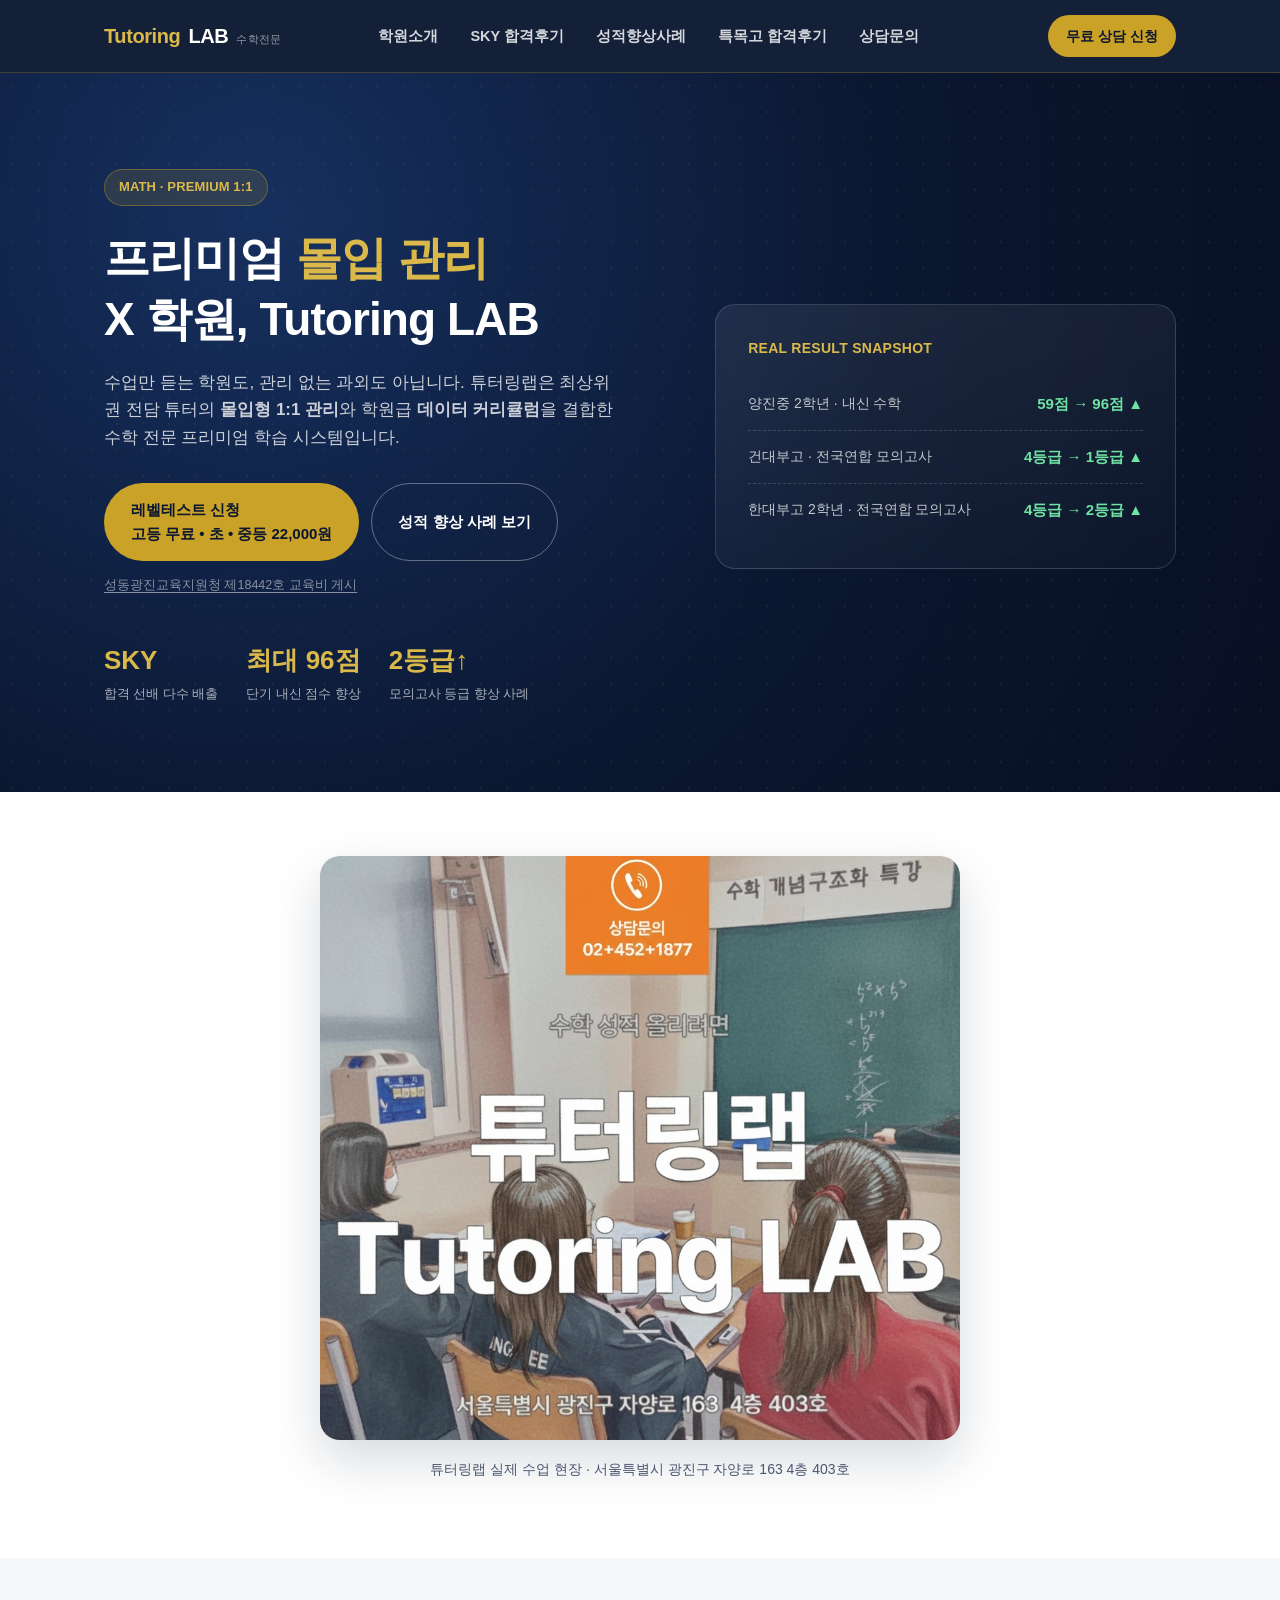
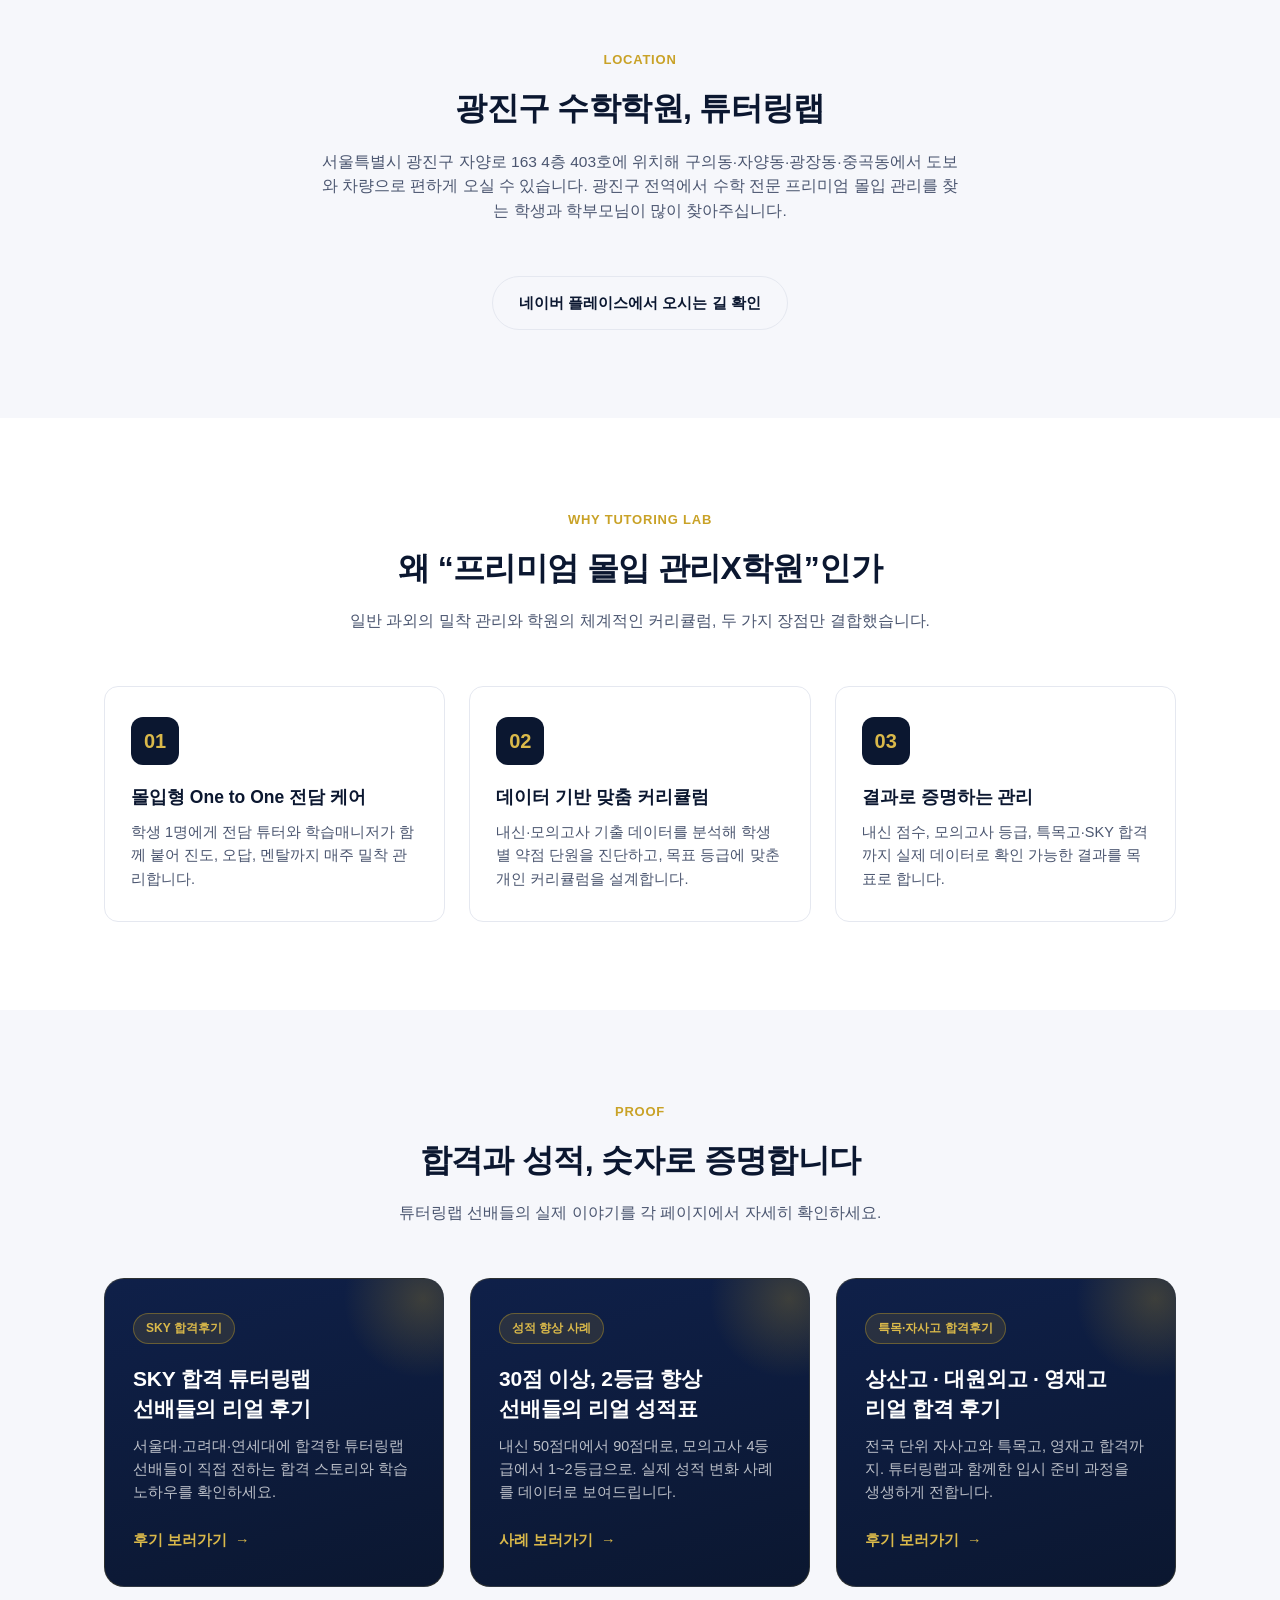
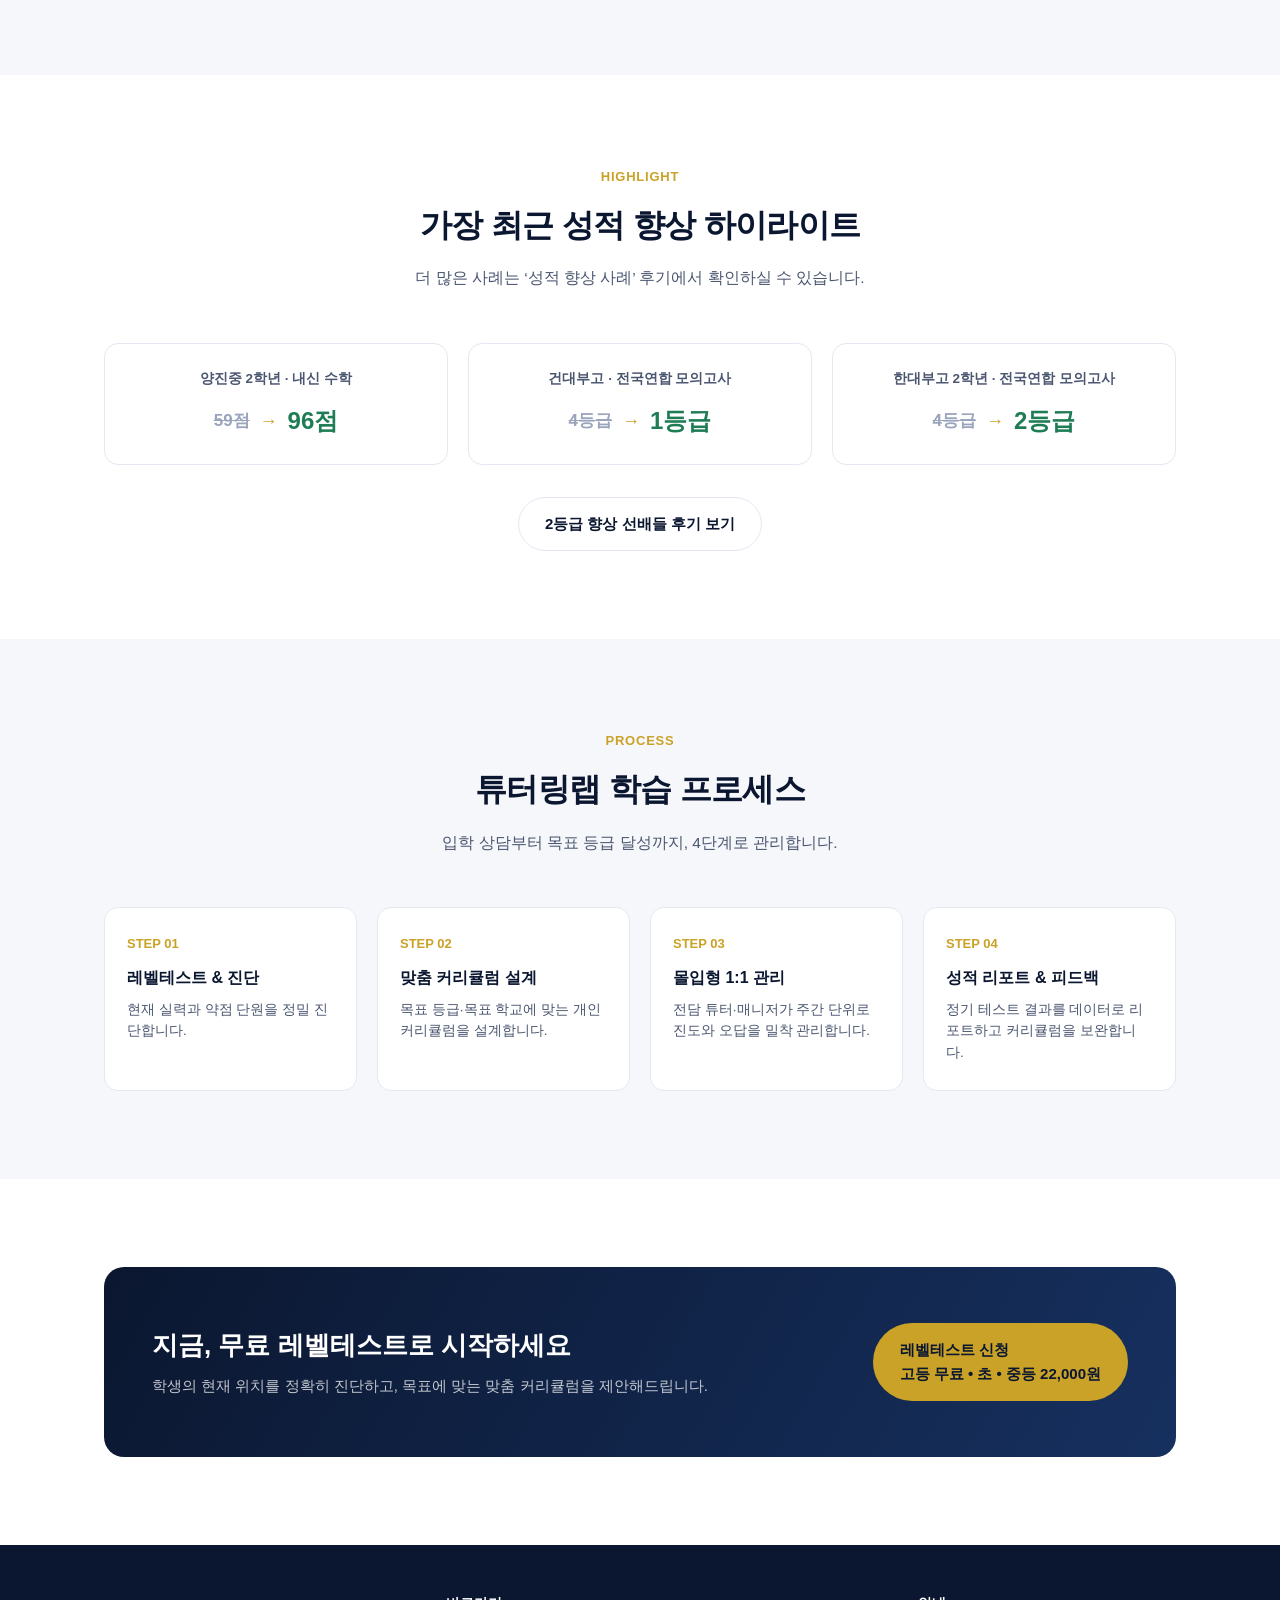
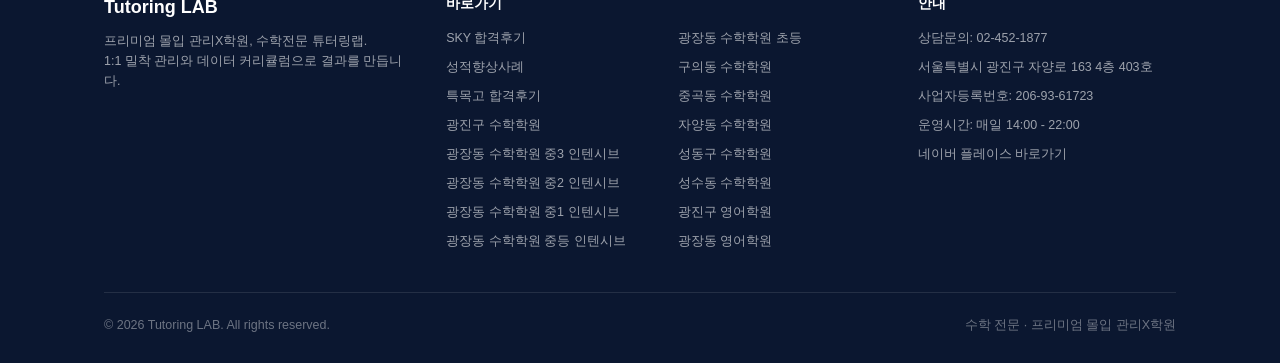
==== commit 69ad07d3: "푸터 바로가기에 지역별 학원 링크 추가 및 2열 배치 (#16) * Add neighborhood academy links to footer quick links  Co-Autho" ====
--- a/index.html
+++ b/index.html
@@ -77,10 +77,10 @@
         수학 전문 프리미엄 학습 시스템입니다.
       </p>
       <div class="hero-actions">
-        <a href="https://m.place.naver.com/place/1545808390" target="_blank" rel="noopener" class="btn btn-primary">무료 레벨테스트 신청</a>
+        <a href="https://m.place.naver.com/place/1545808390" target="_blank" rel="noopener" class="btn btn-primary">레벨테스트 신청<br />고등 무료 • 초 • 중등 22,000원</a>
         <a href="https://m.blog.naver.com/sallysc/223062977881" target="_blank" rel="noopener" class="btn btn-outline">성적 향상 사례 보기</a>
       </div>
-      <a href="https://m.blog.naver.com/sallysc/22287050125" target="_blank" rel="noopener" class="hero-registration">성동광진교육지원청 제18442호</a>
+      <a href="https://m.blog.naver.com/PostView.naver?blogId=sallysc&logNo=222870520125&navType=by" target="_blank" rel="noopener" class="hero-registration">성동광진교육지원청 제18442호 교육비 게시</a>
       <div class="hero-stats">
         <div>
           <div class="stat-num">SKY</div>
@@ -276,7 +276,7 @@
         <h2>지금, 무료 레벨테스트로 시작하세요</h2>
         <p>학생의 현재 위치를 정확히 진단하고, 목표에 맞는 맞춤 커리큘럼을 제안해드립니다.</p>
       </div>
-      <a href="https://m.place.naver.com/place/1545808390" target="_blank" rel="noopener" class="btn btn-primary">무료 레벨테스트 신청</a>
+      <a href="https://m.place.naver.com/place/1545808390" target="_blank" rel="noopener" class="btn btn-primary">레벨테스트 신청<br />고등 무료 • 초 • 중등 22,000원</a>
     </div>
   </div>
 </section>
@@ -314,6 +314,7 @@
         <ul>
           <li><a href="tel:02-452-1877">상담문의: 02-452-1877</a></li>
           <li>서울특별시 광진구 자양로 163 4층 403호</li>
+          <li>사업자등록번호: 206-93-61723</li>
           <li>운영시간: 매일 14:00 - 22:00</li>
           <li><a href="https://m.place.naver.com/place/1545808390" target="_blank" rel="noopener">네이버 플레이스 바로가기</a></li>
         </ul>
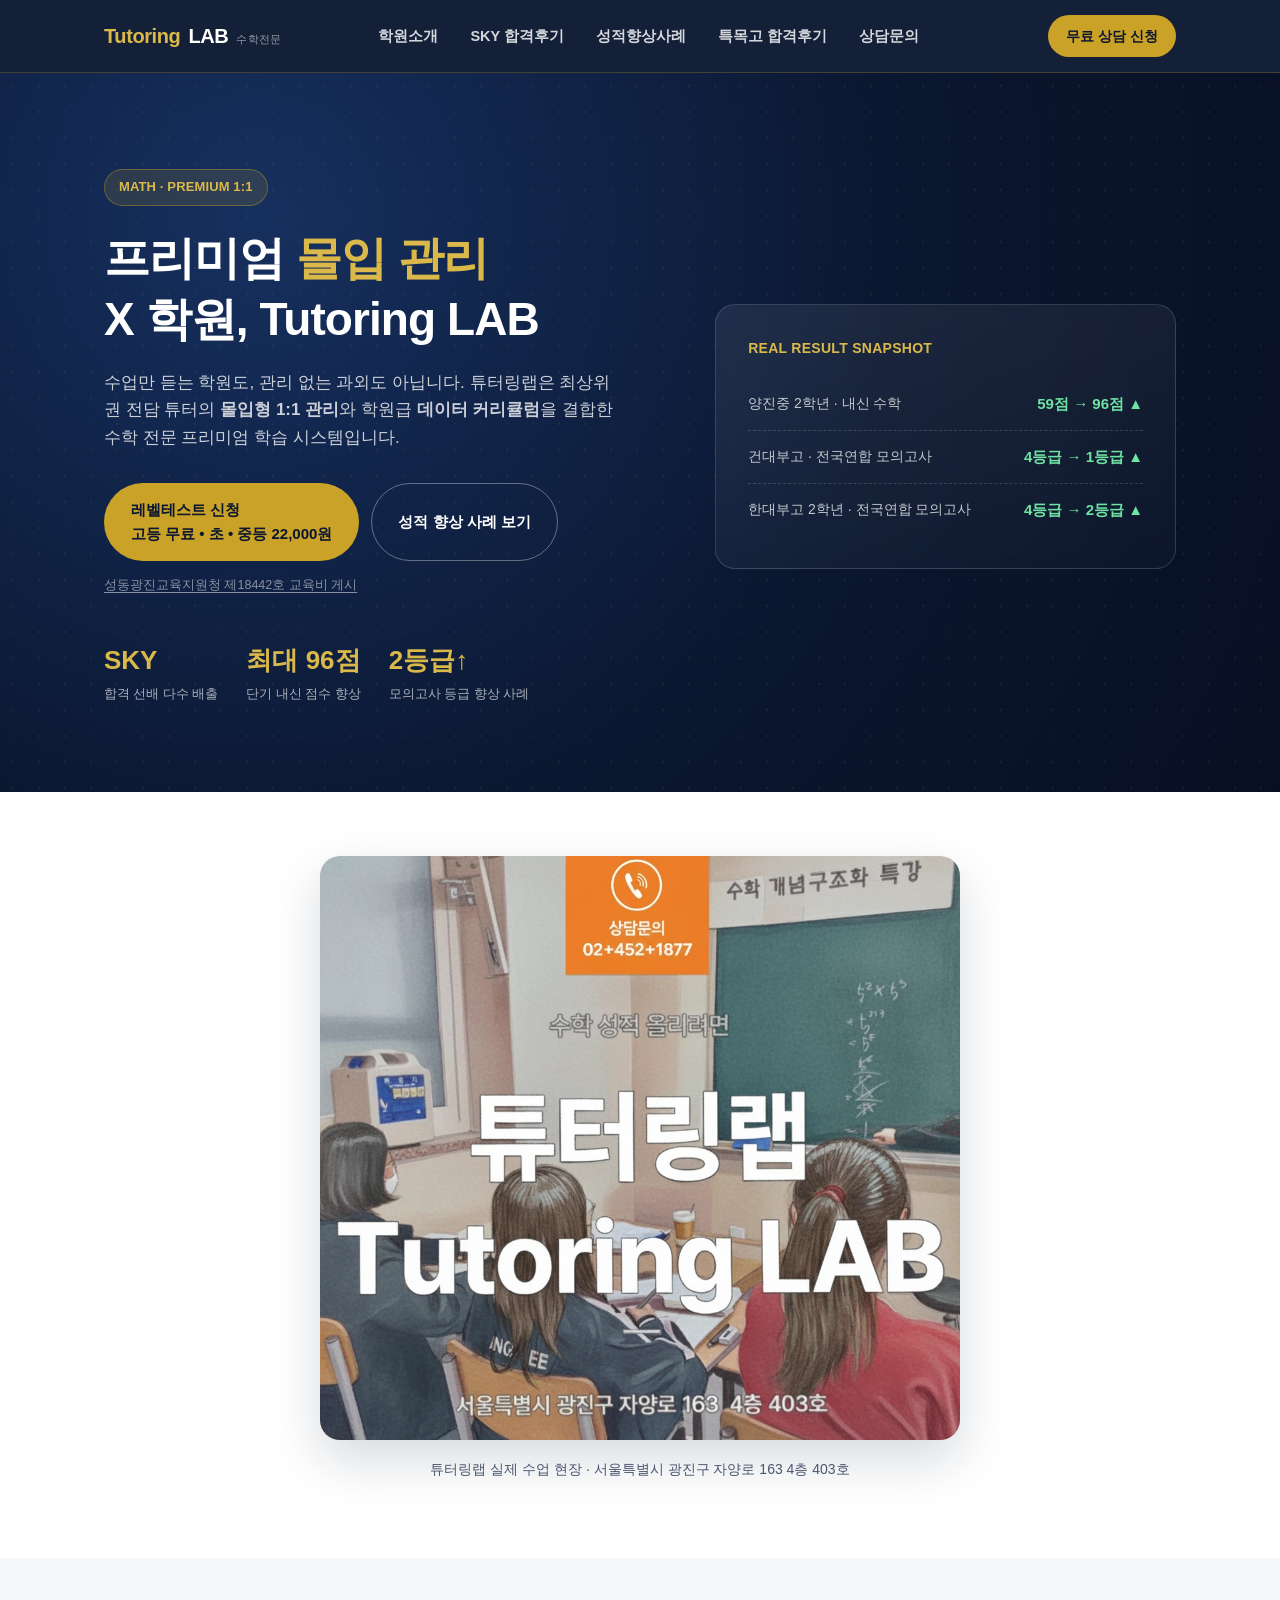
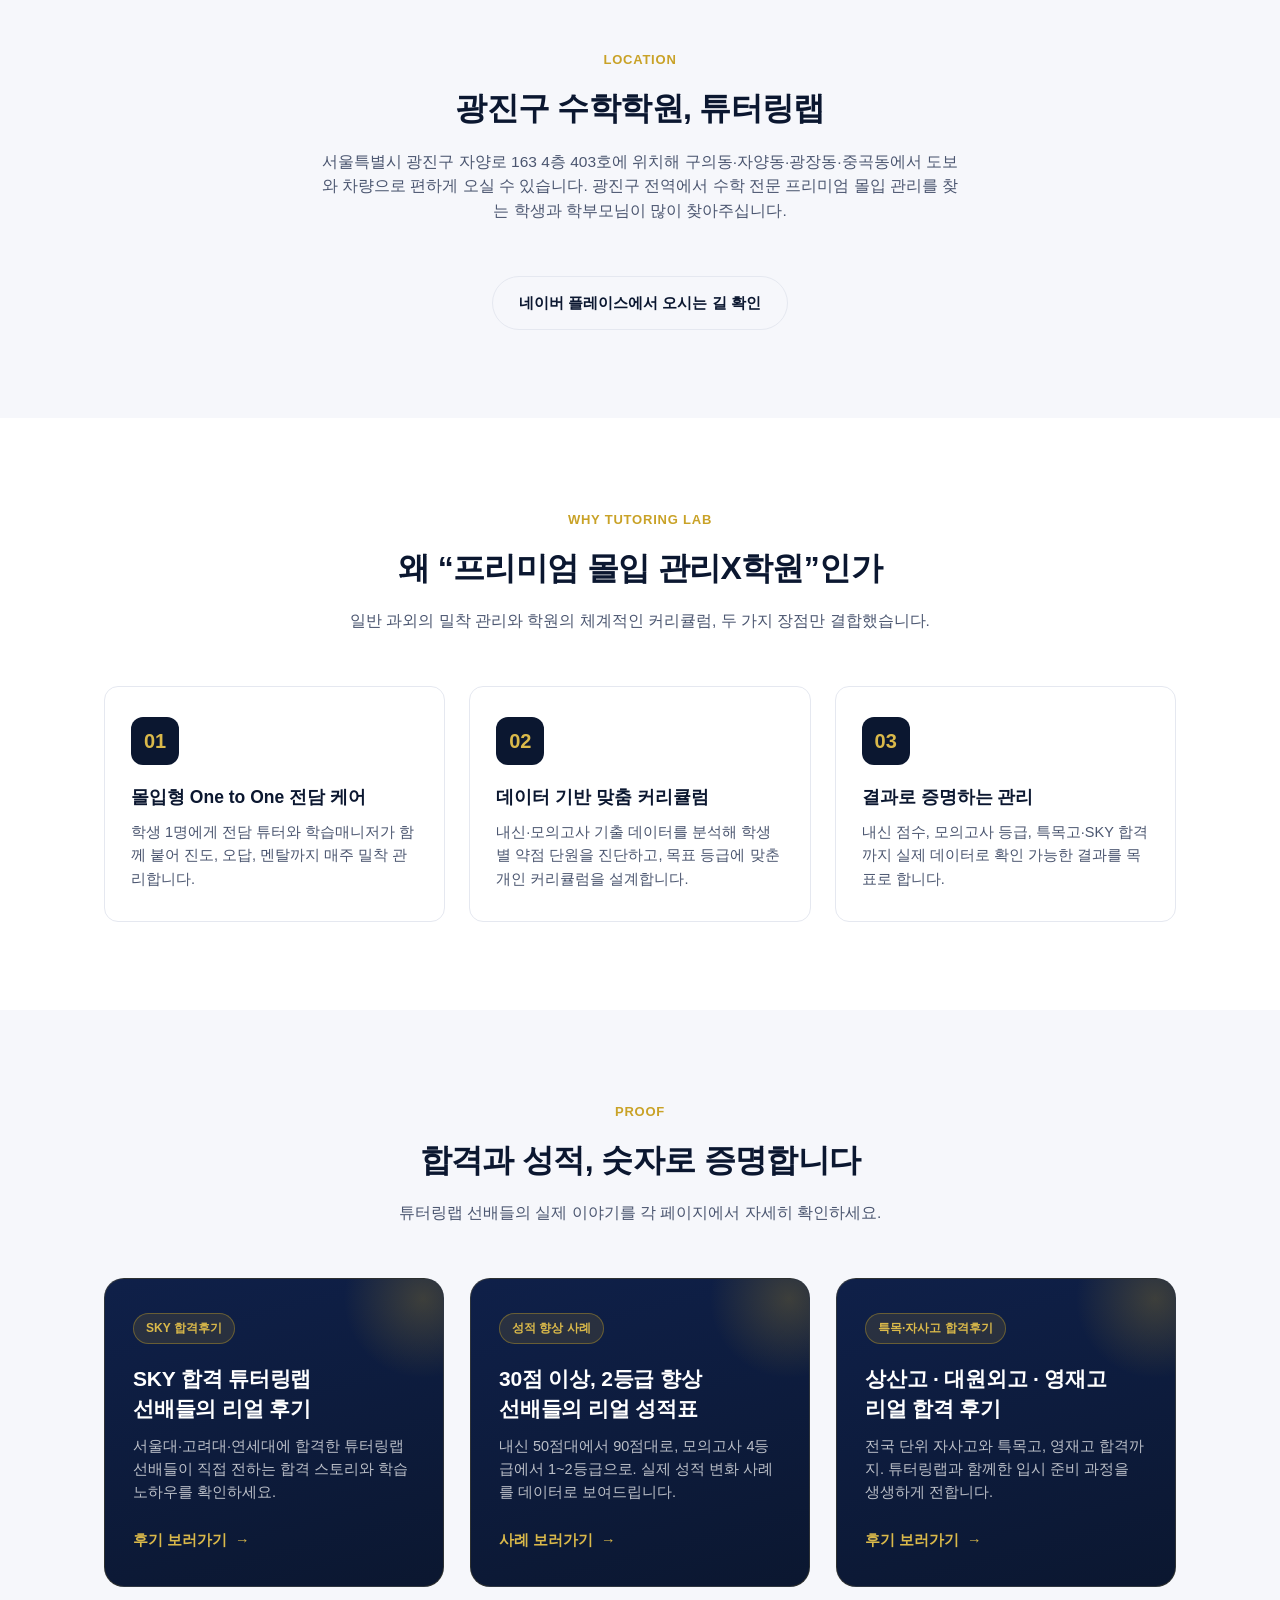
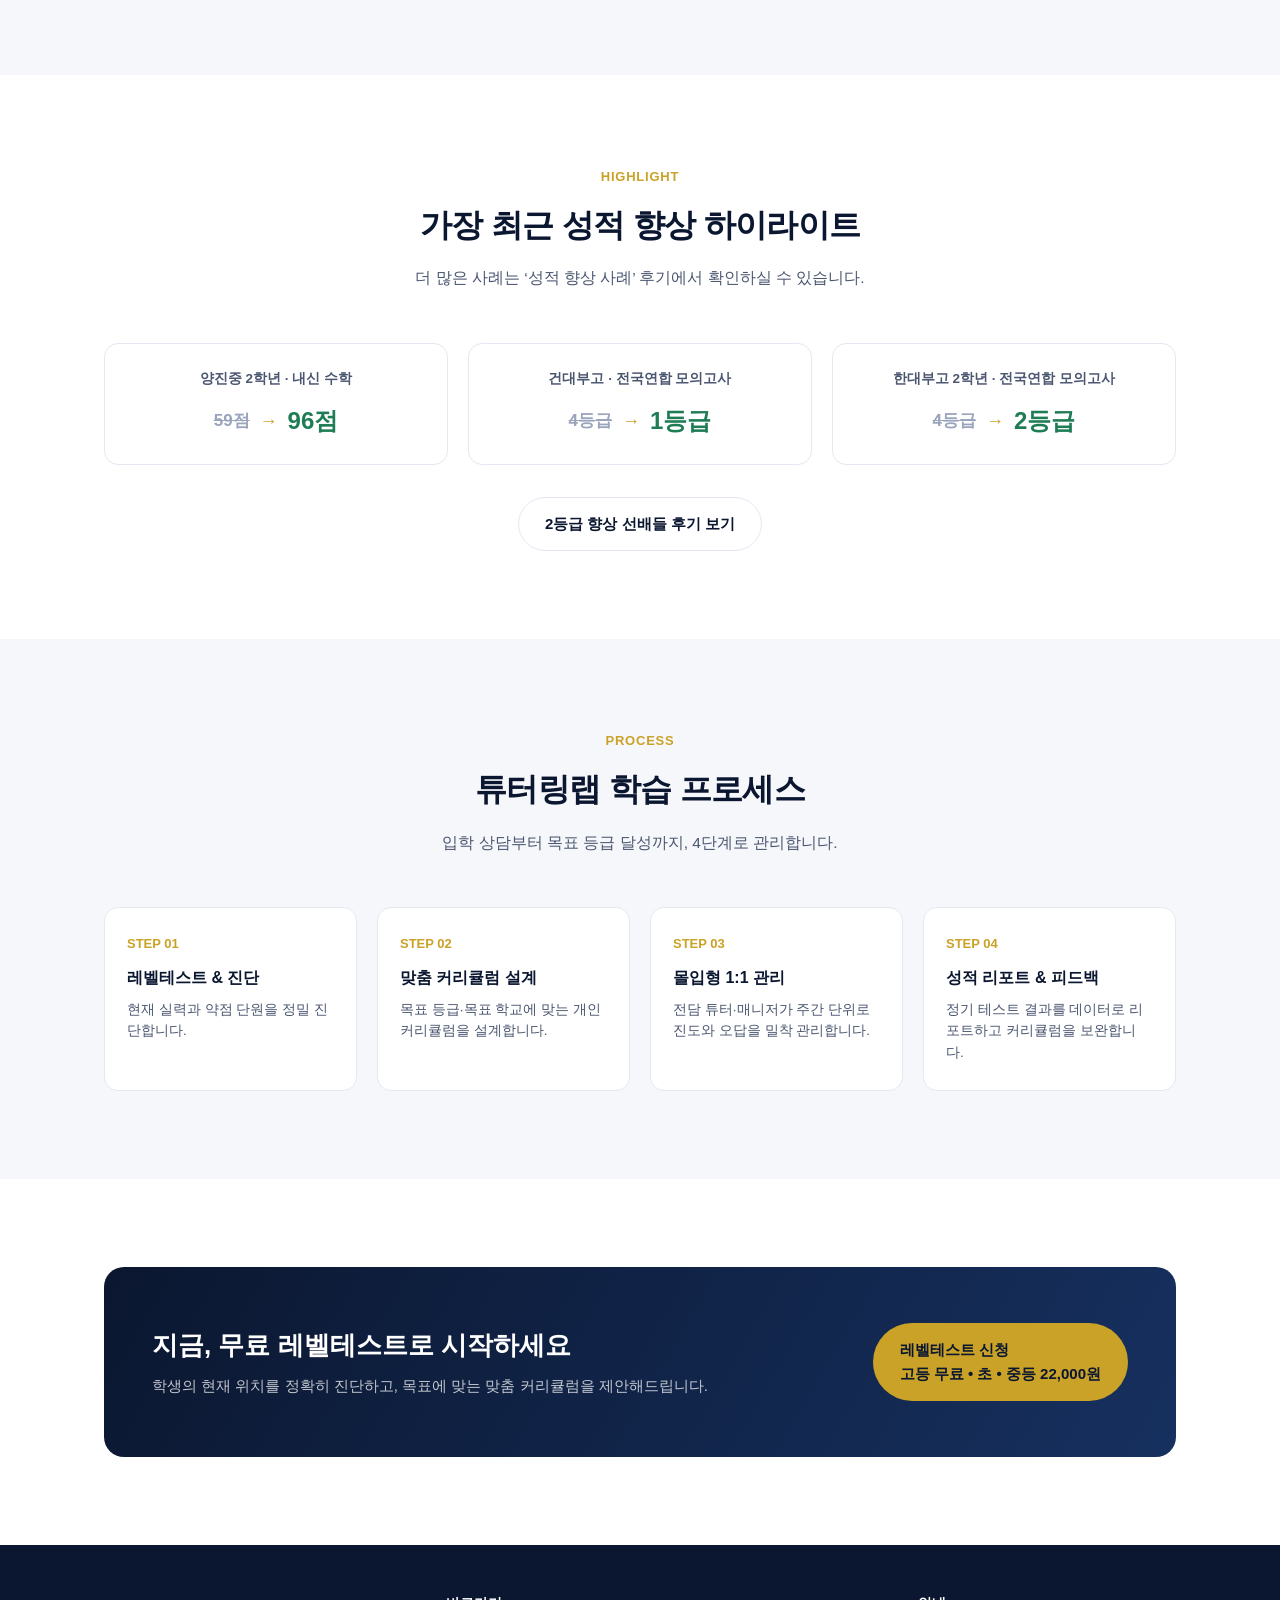
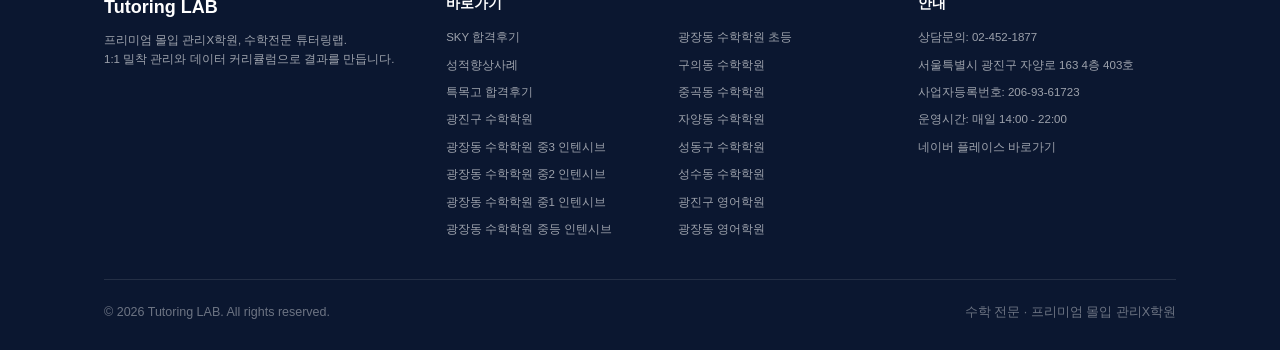
==== commit 1fd74403: "Shrink footer text by another 1px and cache-bust stylesheet Co-Authored-By: Claude Opus 5.5 <noreply" ====
--- a/index.html
+++ b/index.html
@@ -18,7 +18,7 @@
 <meta name="twitter:title" content="튜터링랩 | 광진구 수학학원 · 구의동 자양동 광장동 중곡동 수학 몰입관리" />
 <meta name="twitter:description" content="광진구 자양동 수학 전문 프리미엄 몰입 관리학원 튜터링랩. 구의동·광장동·중곡동 학생 다수, SKY·특목고 합격 사례." />
 <meta name="twitter:image" content="https://tutoringlab.kr/assets/tutoring-lab-classroom.jpg" />
-<link rel="stylesheet" href="css/style.css" />
+<link rel="stylesheet" href="css/style.css?v=20260929" />
 <script type="application/ld+json">
 {
   "@context": "https://schema.org",
--- a/css/style.css
+++ b/css/style.css
@@ -698,7 +698,7 @@
 }
 
 .footer-grid p {
-  font-size: 12.5px;
+  font-size: 11.5px;
   margin: 0;
   color: rgba(255, 255, 255, 0.6);
 }
@@ -710,7 +710,7 @@
 }
 
 .footer-col ul li {
-  font-size: 12.5px;
+  font-size: 11.5px;
   margin-bottom: 9px;
   color: rgba(255, 255, 255, 0.6);
 }
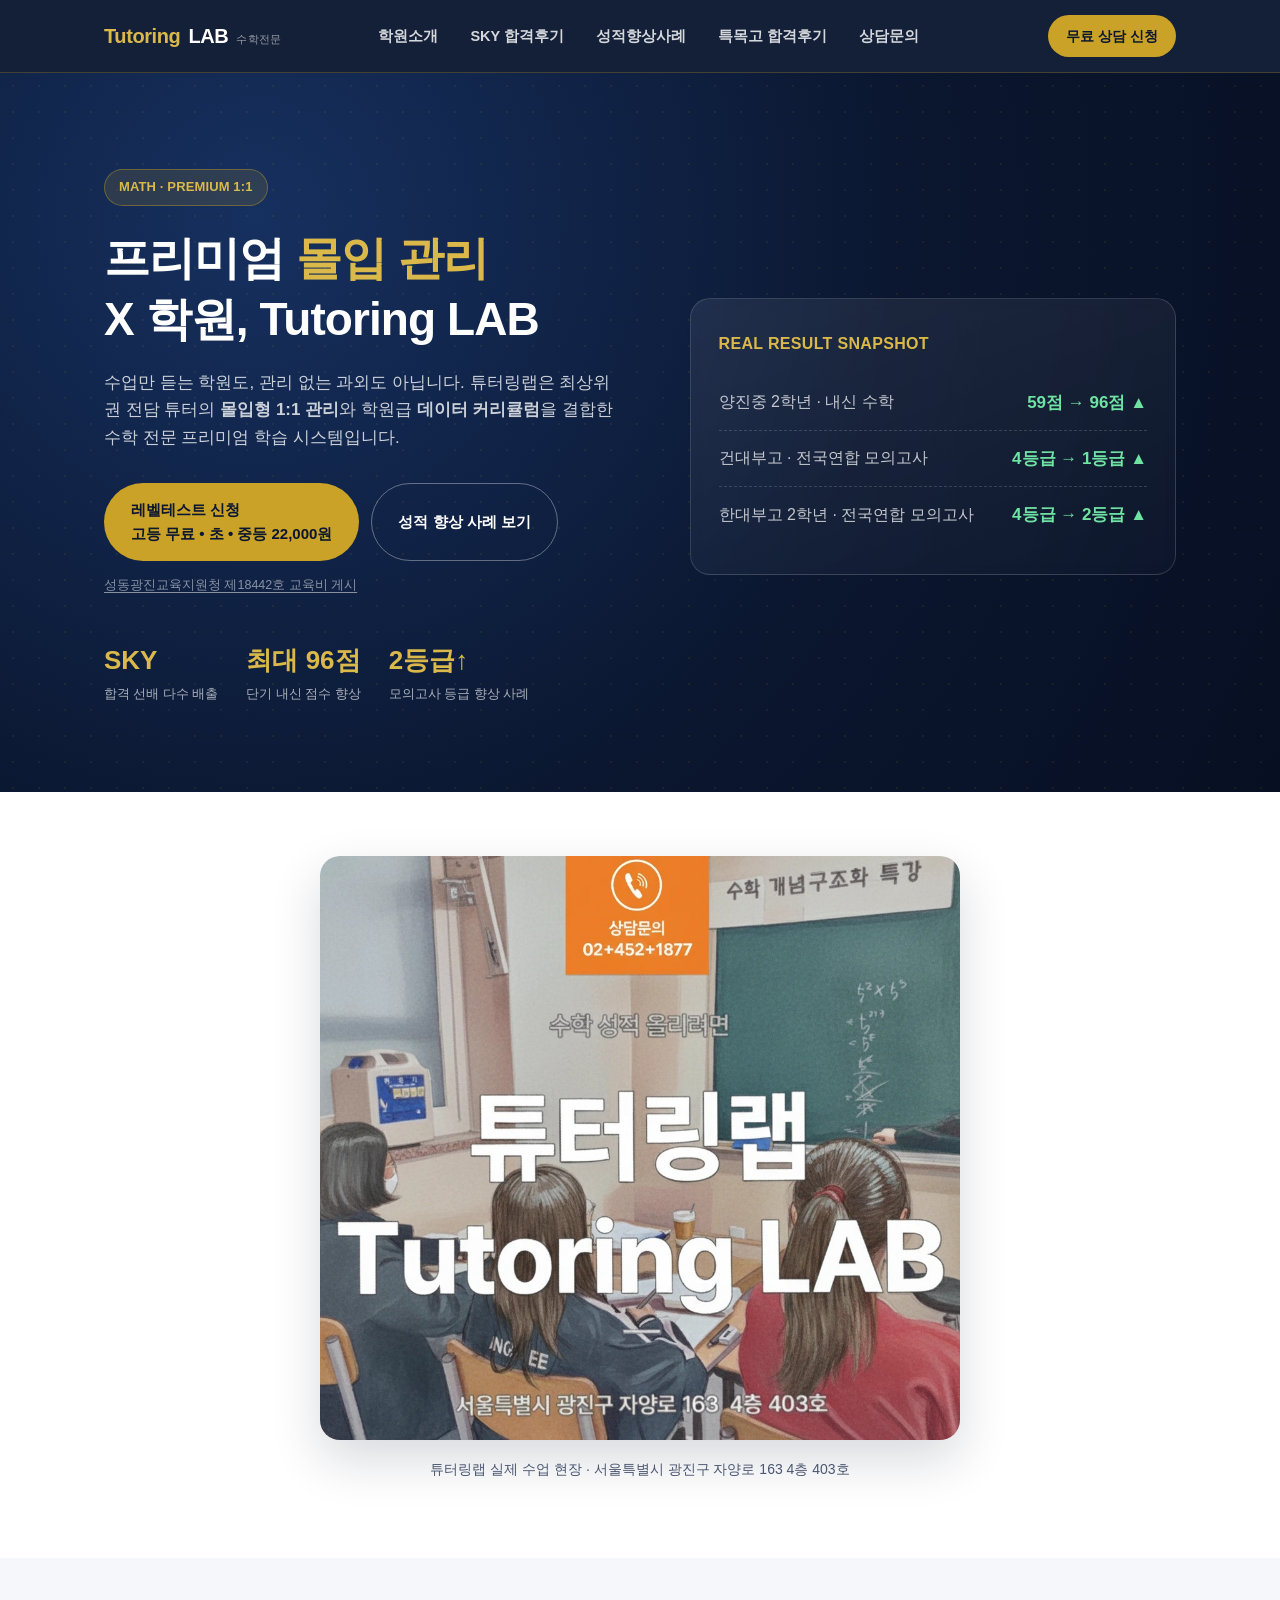
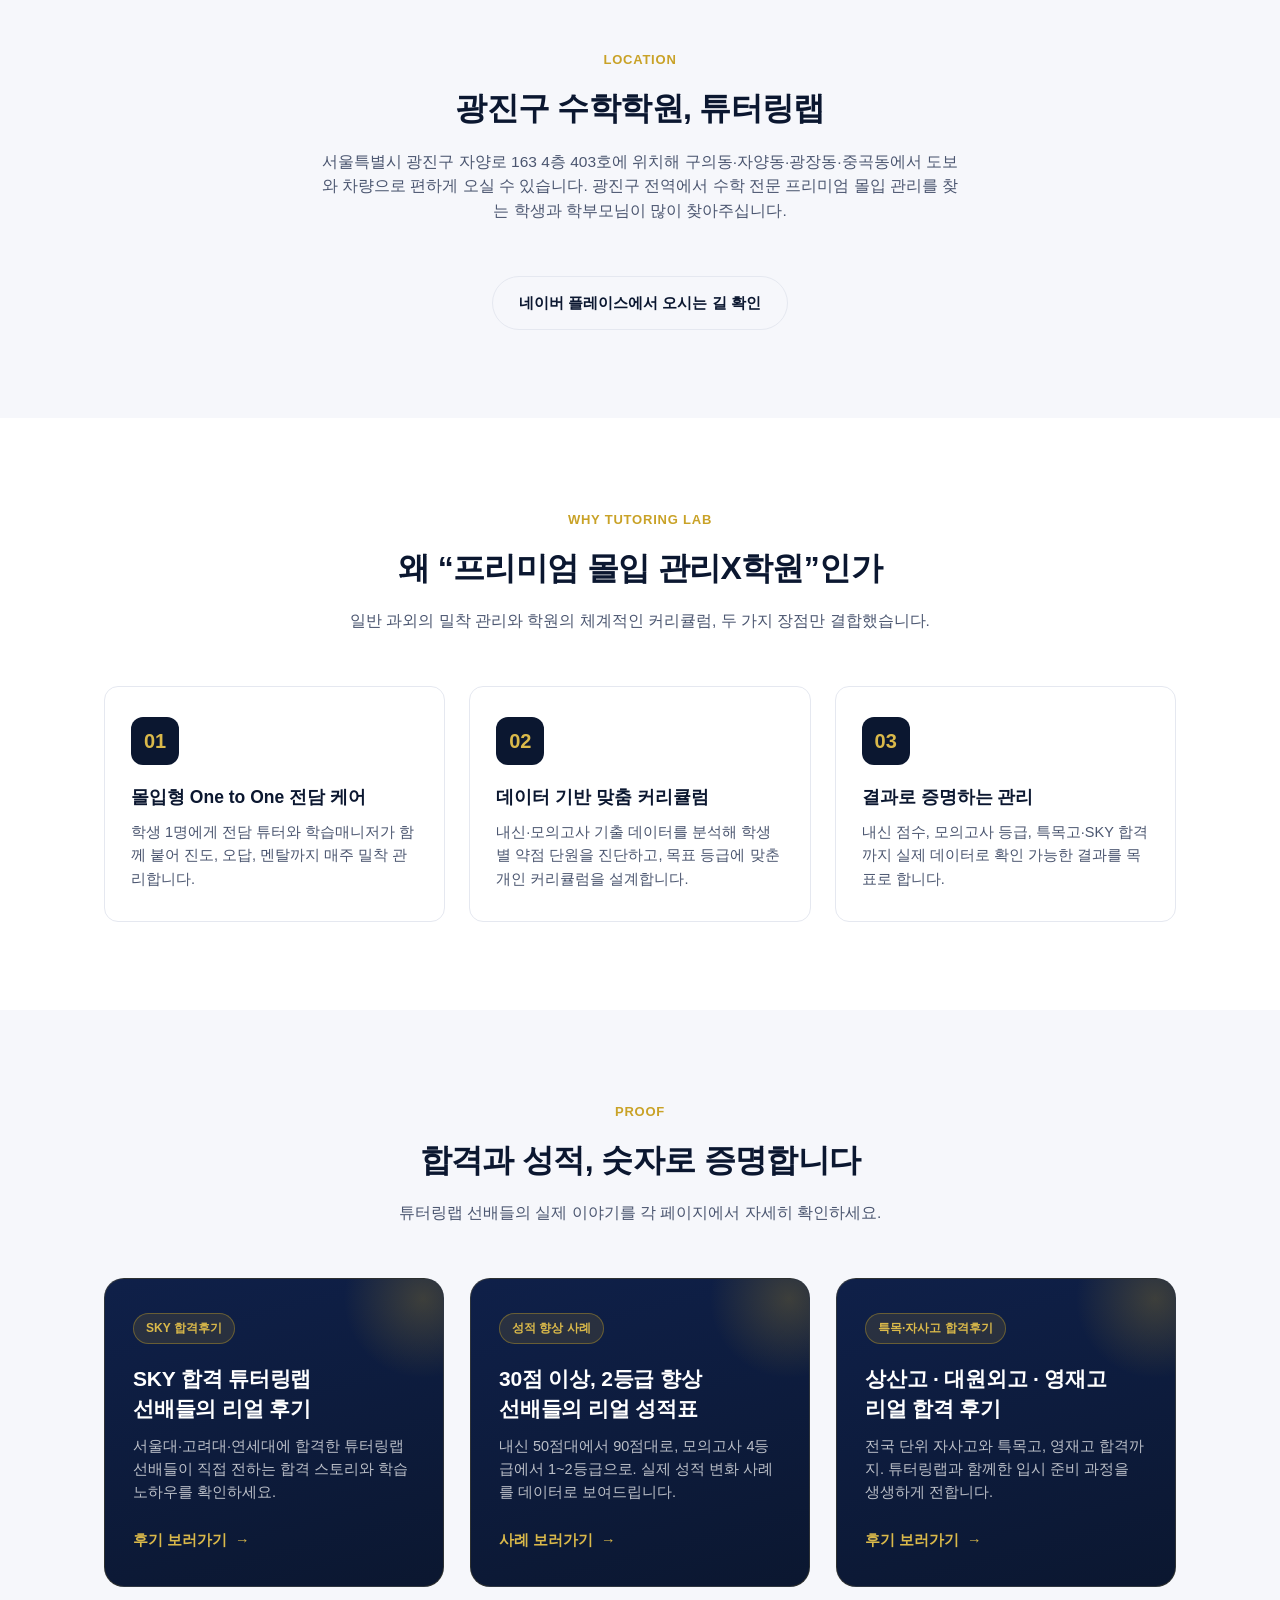
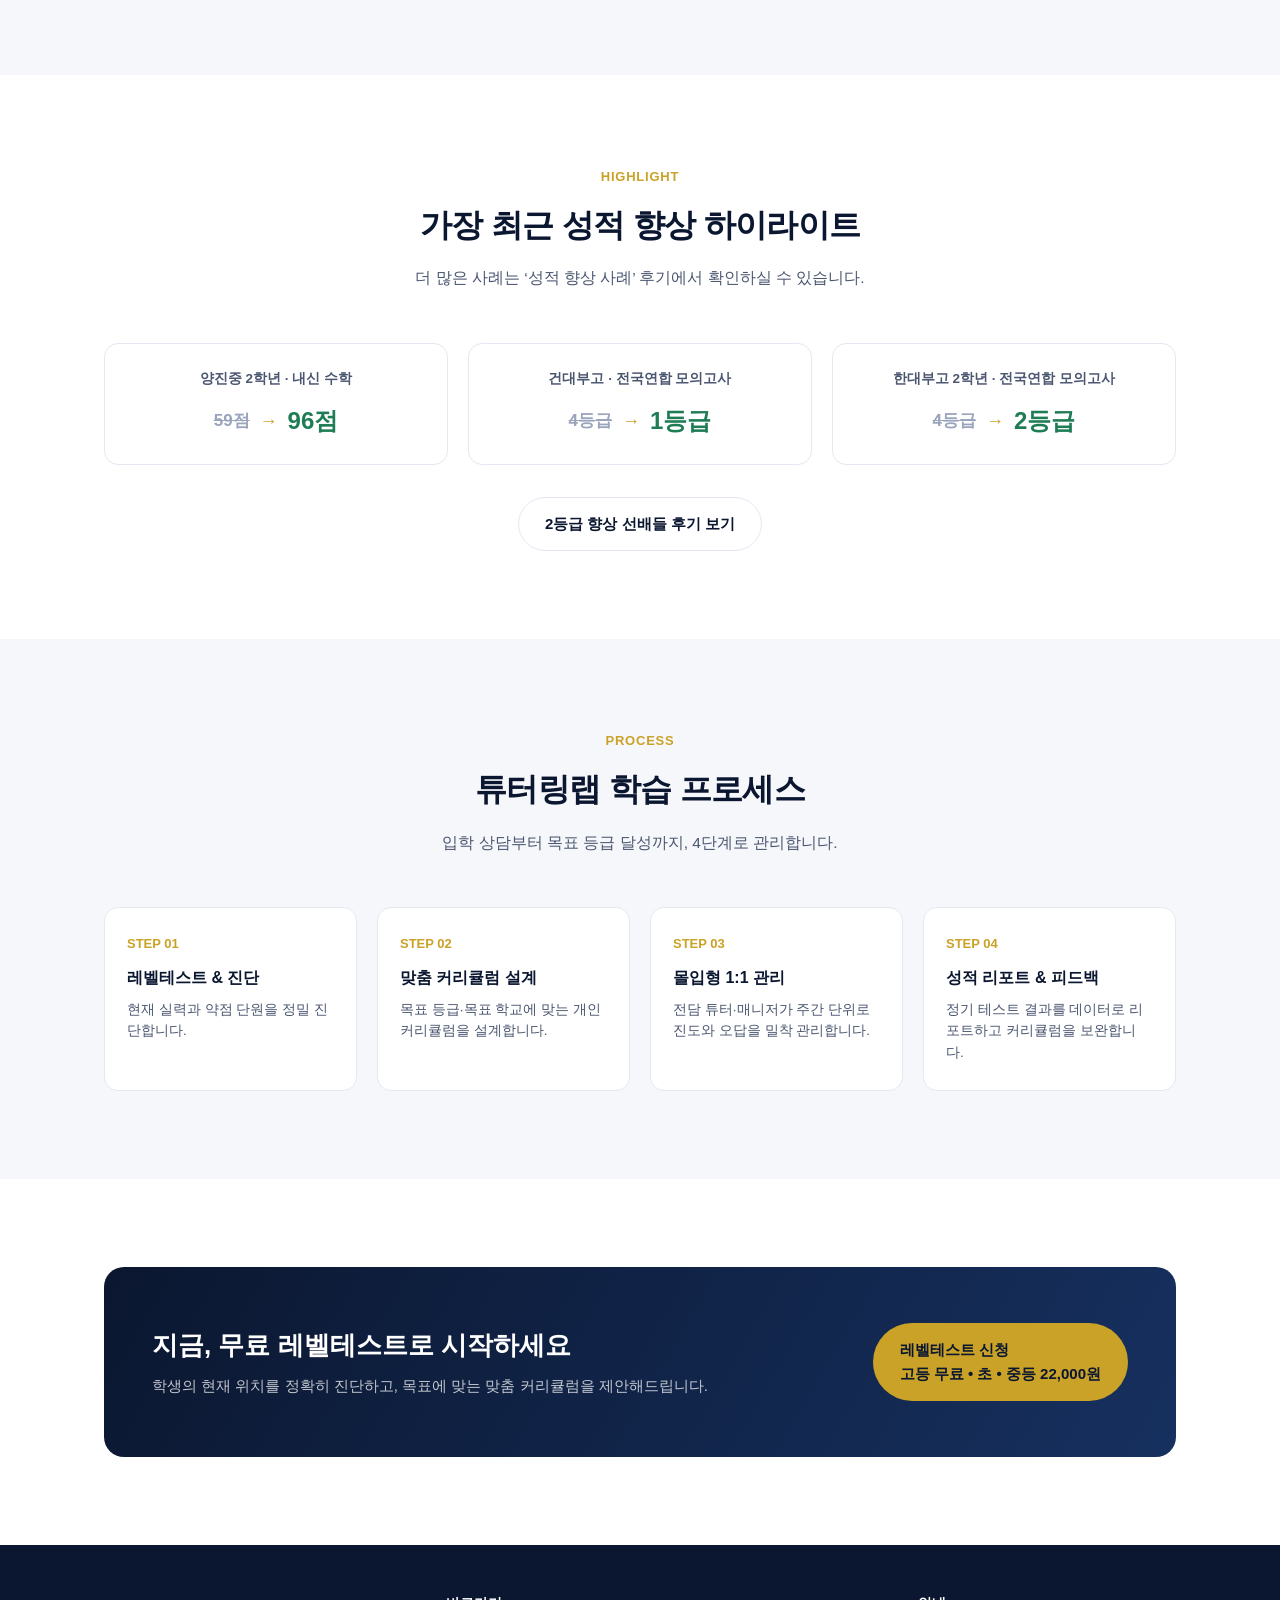
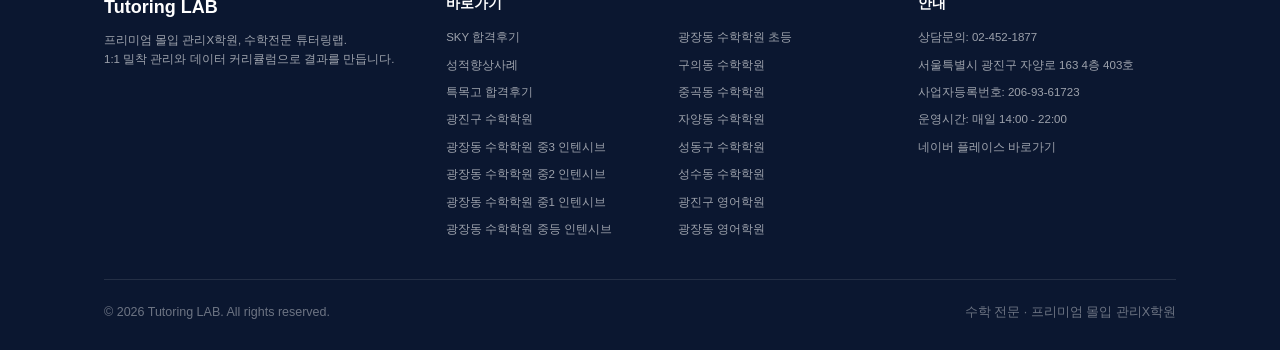
==== commit 2d2440b9: "Enlarge Real Result Snapshot text and keep rows on one line Co-Authored-By: Claude Opus 5.5 <noreply" ====
--- a/index.html
+++ b/index.html
@@ -18,7 +18,7 @@
 <meta name="twitter:title" content="튜터링랩 | 광진구 수학학원 · 구의동 자양동 광장동 중곡동 수학 몰입관리" />
 <meta name="twitter:description" content="광진구 자양동 수학 전문 프리미엄 몰입 관리학원 튜터링랩. 구의동·광장동·중곡동 학생 다수, SKY·특목고 합격 사례." />
 <meta name="twitter:image" content="https://tutoringlab.kr/assets/tutoring-lab-classroom.jpg" />
-<link rel="stylesheet" href="css/style.css?v=20260929" />
+<link rel="stylesheet" href="css/style.css?v=20260929b" />
 <script type="application/ld+json">
 {
   "@context": "https://schema.org",
--- a/css/style.css
+++ b/css/style.css
@@ -199,7 +199,7 @@
 .hero .container {
   position: relative;
   display: grid;
-  grid-template-columns: 1.1fr 0.9fr;
+  grid-template-columns: 1.05fr 0.95fr;
   gap: 48px;
   align-items: center;
 }
@@ -357,13 +357,13 @@
   background: linear-gradient(160deg, rgba(255, 255, 255, 0.08), rgba(255, 255, 255, 0.02));
   border: 1px solid rgba(255, 255, 255, 0.14);
   border-radius: var(--radius-lg);
-  padding: 32px;
+  padding: 32px 28px;
   backdrop-filter: blur(6px);
 }
 
 .hero-card h3 {
   color: var(--gold-400);
-  font-size: 14px;
+  font-size: 16px;
   margin: 0 0 18px;
   letter-spacing: 0.02em;
   text-transform: uppercase;
@@ -373,6 +373,7 @@
   display: flex;
   align-items: center;
   justify-content: space-between;
+  gap: 12px;
   padding: 14px 0;
   border-bottom: 1px dashed rgba(255, 255, 255, 0.16);
 }
@@ -382,13 +383,15 @@
 }
 
 .hero-card .metric-name {
-  font-size: 14px;
+  font-size: 16px;
+  word-break: keep-all;
   color: rgba(255, 255, 255, 0.75);
 }
 
 .hero-card .metric-change {
   font-weight: 800;
-  font-size: 15px;
+  font-size: 17px;
+  white-space: nowrap;
   color: #6fe3a3;
   display: flex;
   align-items: center;
@@ -994,6 +997,14 @@
 }
 
 @media (max-width: 680px) {
+  .hero-card .metric-name {
+    font-size: 14px;
+  }
+
+  .hero-card .metric-change {
+    font-size: 15px;
+  }
+
   .footer-links-2col {
     columns: 1;
   }
